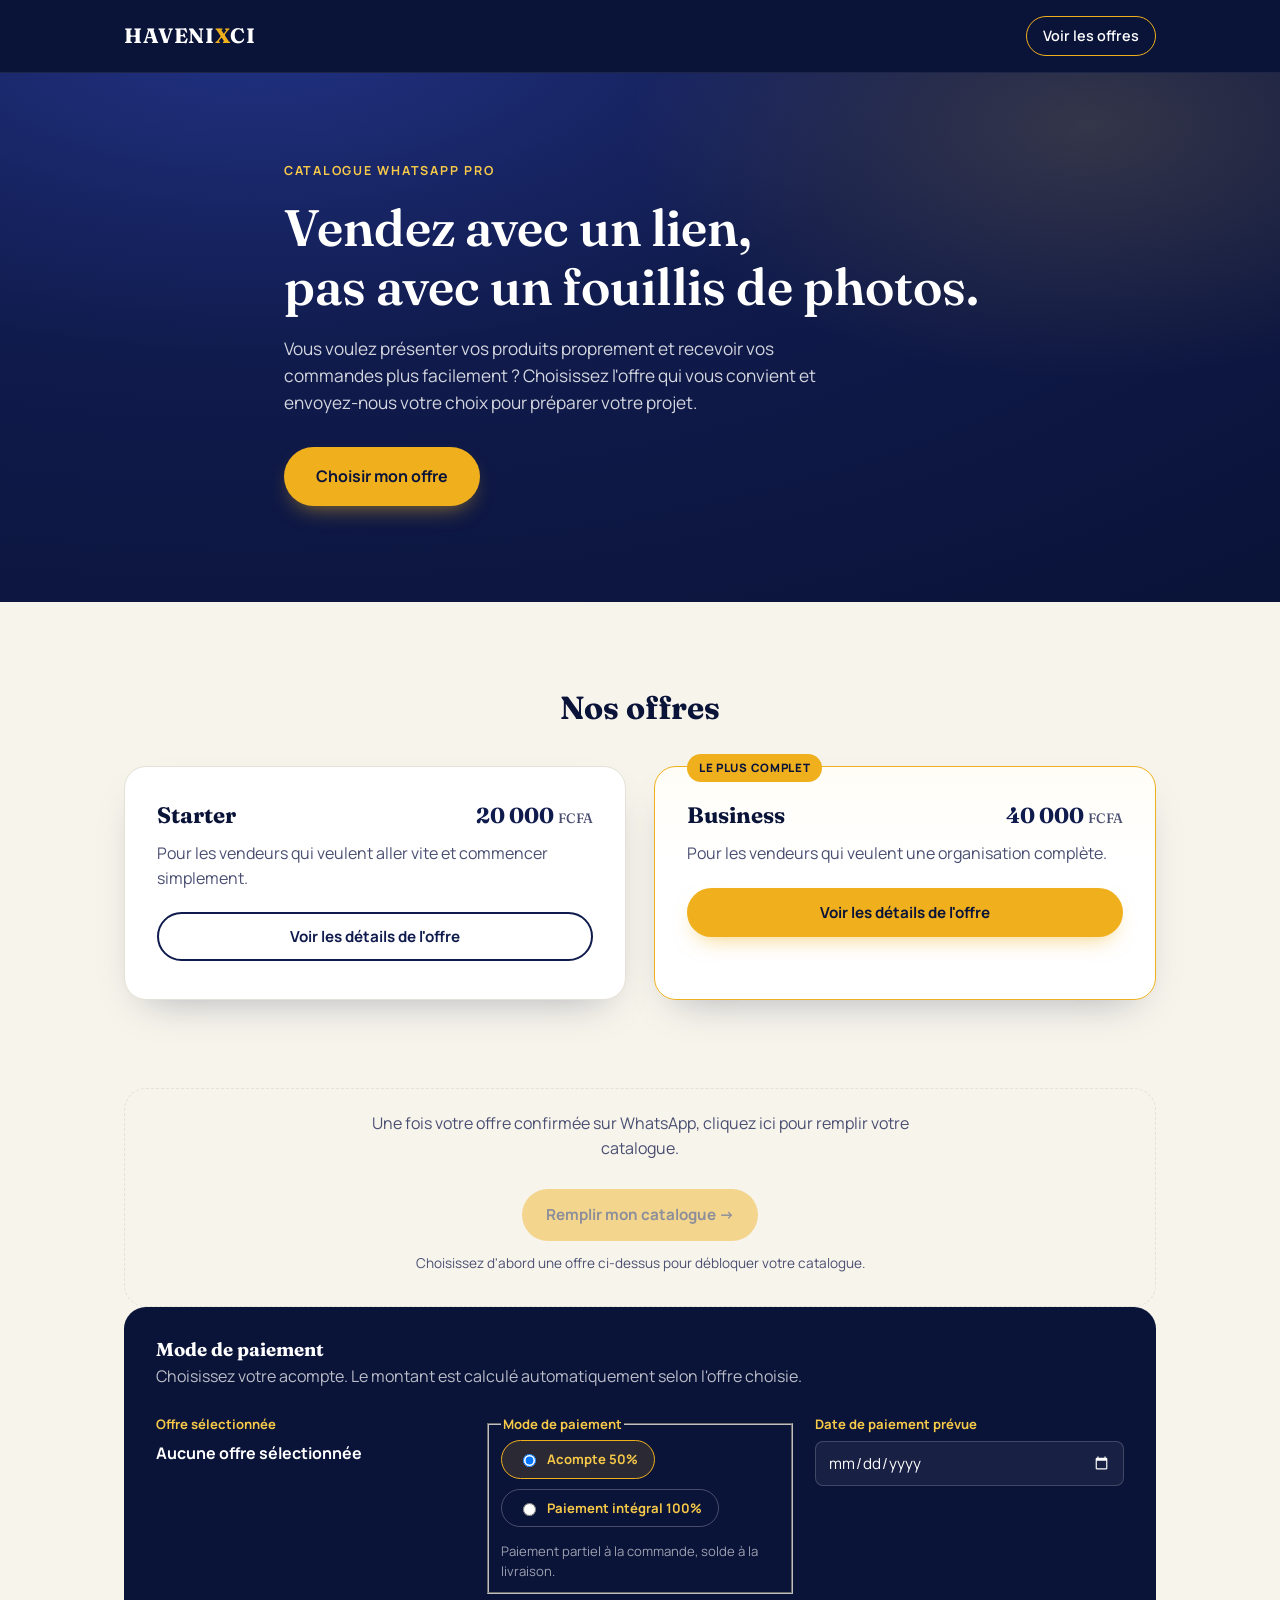
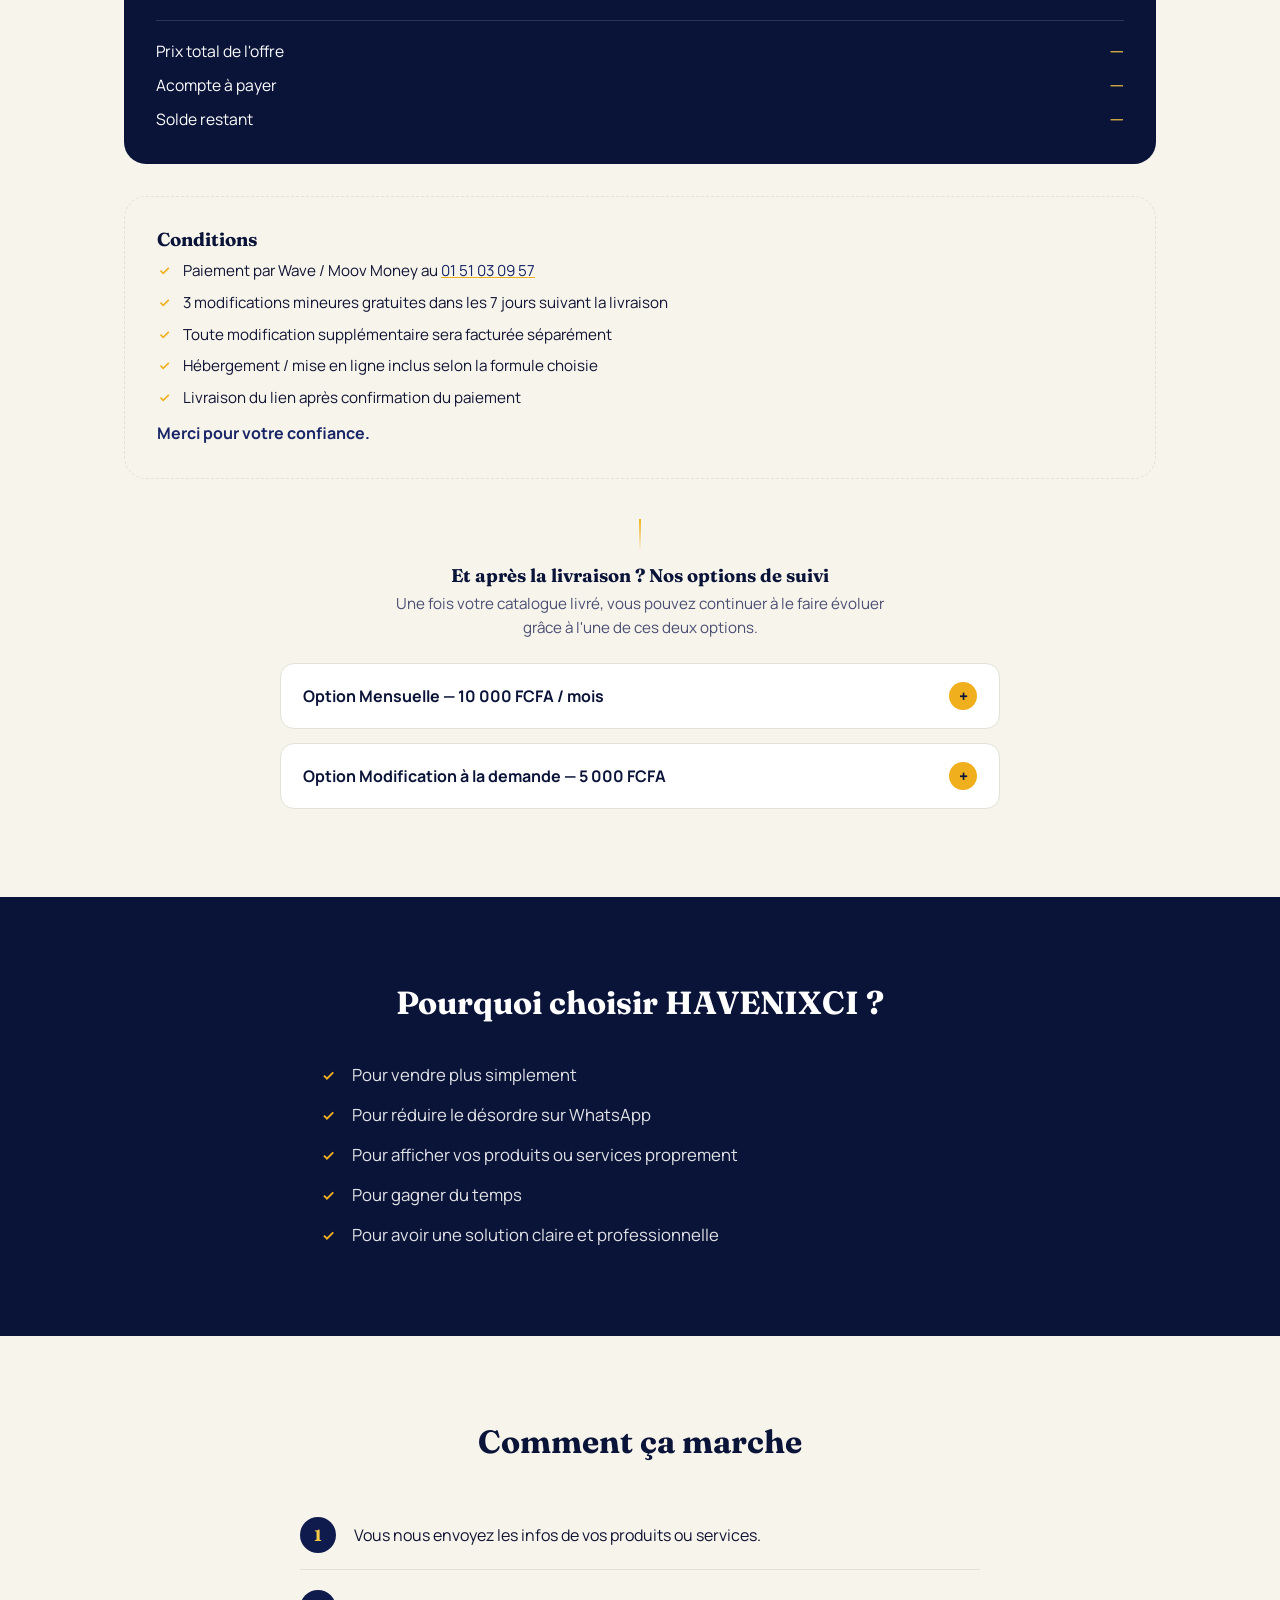
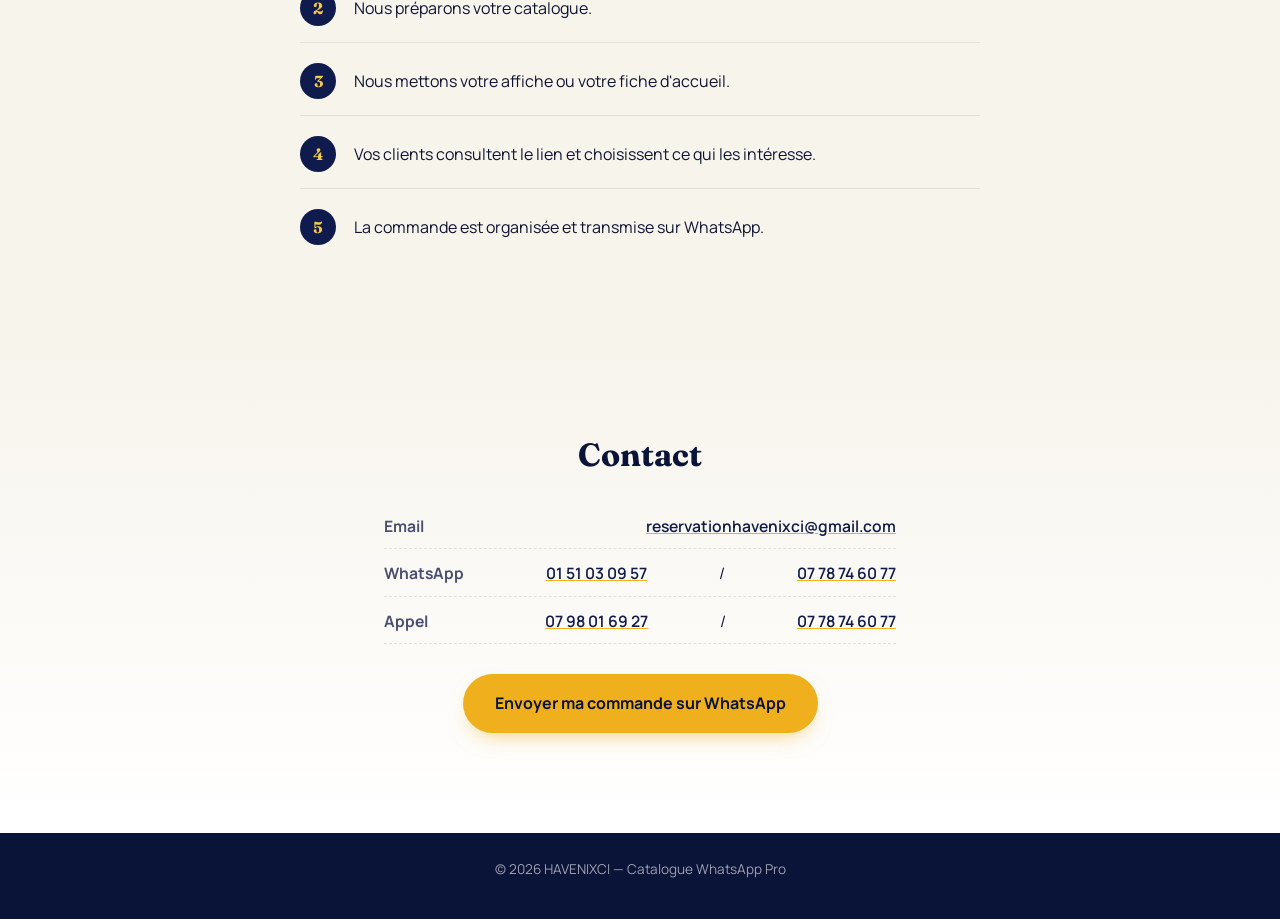
==== index.html @ bec562d8 "Add files via upload" ====
<!DOCTYPE html>
<html lang="fr">
<head>
<meta charset="UTF-8">
<meta name="viewport" content="width=device-width, initial-scale=1.0">
<title>HAVENIXCI — Catalogue WhatsApp Pro</title>
<meta name="description" content="Vendez avec un lien, pas avec un fouillis de photos. Catalogue WhatsApp Pro par HAVENIXCI.">
<link rel="preconnect" href="https://fonts.googleapis.com">
<link rel="preconnect" href="https://fonts.gstatic.com" crossorigin>
<link href="https://fonts.googleapis.com/css2?family=Fraunces:opsz,wght@9..144,500;9..144,600;9..144,700&family=Manrope:wght@400;500;600;700;800&display=swap" rel="stylesheet">
<link rel="stylesheet" href="style.css">
</head>
<body>

<a class="skip-link" href="#offres">Aller aux offres</a>

<!-- HEADER -->
<header class="site-header" id="top">
  <div class="wrap header-inner">
    <a href="#top" class="logo">HAVENI<span>X</span>CI</a>
    <a class="header-cta" href="#offres">Voir les offres</a>
  </div>
</header>

<main>

  <!-- HERO -->
  <section class="hero" id="accueil">
    <div class="wrap hero-inner">
      <p class="eyebrow">Catalogue WhatsApp Pro</p>
      <h1 class="hero-title">Vendez avec un lien,<br>pas avec un fouillis de photos.</h1>
      <p class="hero-text">Vous voulez présenter vos produits proprement et recevoir vos commandes plus facilement ? Choisissez l'offre qui vous convient et envoyez-nous votre choix pour préparer votre projet.</p>
      <a href="#offres" class="btn btn-primary btn-lg">Choisir mon offre</a>
    </div>
  </section>

  <!-- OFFRES -->
  <section class="offers" id="offres">
    <div class="wrap">
      <h2 class="section-title">Nos offres</h2>

      <div class="offer-grid">

        <!-- STARTER -->
        <article class="offer-card reveal" data-offer="starter">
          <div class="offer-head">
            <h3 class="offer-name">Starter</h3>
            <p class="offer-price">20 000 <span>FCFA</span></p>
          </div>
          <p class="offer-tagline">Pour les vendeurs qui veulent aller vite et commencer simplement.</p>

          <button type="button" class="btn btn-outline offer-details-toggle blink-btn" aria-expanded="false" aria-controls="panel-starter">
            Voir les détails de l'offre
          </button>

          <div class="offer-panel" id="panel-starter" hidden>
            <div class="offer-panel-inner">
              <h4>Idéal pour :</h4>
              <ul class="check-list">
                <li>montrer ses produits proprement</li>
                <li>partager un lien clair</li>
                <li>recevoir les messages sur WhatsApp</li>
                <li>avoir une boutique simple et lisible</li>
              </ul>
              <h4>Inclus :</h4>
              <ul class="check-list">
                <li>jusqu'à 20 produits ou services</li>
                <li>catalogue simple</li>
                <li>bouton WhatsApp</li>
                <li>lien partageable</li>
                <li>page d'accueil avec l'affiche ou les informations principales du vendeur</li>
              </ul>

              <button type="button" class="btn btn-primary confirm-offer-btn" data-offer-confirm="starter">
                Je prends cette offre
              </button>

              <!-- Formulaire de commande (caché tant que l'offre n'est pas confirmée) -->
              <div class="order-form-wrapper" id="order-wrapper-starter" hidden>
                <form class="order-form" data-offer-form="starter" novalidate>
                  <div class="field">
                    <label for="starter-nom">Nom *</label>
                    <input type="text" id="starter-nom" name="nom" required autocomplete="name">
                  </div>
                  <div class="field">
                    <label for="starter-boutique">Nom de la boutique *</label>
                    <input type="text" id="starter-boutique" name="boutique" required>
                  </div>
                  <div class="field">
                    <label for="starter-ville">Ville *</label>
                    <input type="text" id="starter-ville" name="ville" required autocomplete="address-level2">
                  </div>
                  <div class="field">
                    <label for="starter-whatsapp">Contact WhatsApp *</label>
                    <input type="tel" id="starter-whatsapp" name="whatsapp" required autocomplete="tel" placeholder="07 00 00 00 00">
                  </div>
                  <div class="field">
                    <label for="starter-infos">Autres informations utiles</label>
                    <textarea id="starter-infos" name="infos" rows="3"></textarea>
                  </div>

                  <div class="save-indicator" aria-live="polite"></div>

                  <a href="https://wa.me/2250151030957?text=Bonjour%2C%20je%20souhaite%20l%27offre%20Starter%20(20%20000%20FCFA).%0A%0AVoici%20mes%20informations%20%3A%0ANom%20%3A%0ANom%20de%20la%20boutique%20%3A%0AVille%20%3A%0AContact%20WhatsApp%20%3A%0AAutres%20informations%20%3A" class="catalogue-link" data-catalogue-target="catalogue-starter" target="_blank" rel="noopener">
                    Envoyer sur WhatsApp →
                  </a>
                </form>
              </div>
            </div>
          </div>
        </article>

        <!-- BUSINESS -->
        <article class="offer-card offer-card--featured reveal" data-offer="business">
          <p class="offer-badge">Le plus complet</p>
          <div class="offer-head">
            <h3 class="offer-name">Business</h3>
            <p class="offer-price">40 000 <span>FCFA</span></p>
          </div>
          <p class="offer-tagline">Pour les vendeurs qui veulent une organisation complète.</p>

          <button type="button" class="btn btn-primary offer-details-toggle blink-btn" aria-expanded="false" aria-controls="panel-business">
            Voir les détails de l'offre
          </button>

          <div class="offer-panel" id="panel-business" hidden>
            <div class="offer-panel-inner">
              <h4>Idéal pour :</h4>
              <ul class="check-list">
                <li>avoir une boutique plus sérieuse</li>
                <li>présenter plus d'articles</li>
                <li>faciliter la commande</li>
                <li>mieux suivre les ventes</li>
                <li>offrir une meilleure expérience au client</li>
              </ul>
              <h4>Inclus :</h4>
              <ul class="check-list">
                <li>jusqu'à 50 produits ou services</li>
                <li>catalogue complet</li>
                <li>panier avec image du produit choisi</li>
                <li>total automatique</li>
                <li>livraison simple</li>
                <li>facture simple</li>
                <li>stock simple</li>
                <li>localisation simple</li>
                <li>bouton WhatsApp</li>
                <li>page d'accueil avec l'affiche ou les informations principales du vendeur</li>
                <li>liens réseaux sociaux (Facebook, TikTok, Instagram)</li>
              </ul>
              <p class="offer-note">Quand le client ajoute un produit au panier, il voit aussi l'image de l'article choisi. Le panier reste simple, visuel et clair, afin de faciliter la commande.</p>

              <button type="button" class="btn btn-primary confirm-offer-btn" data-offer-confirm="business">
                Je prends cette offre
              </button>

              <!-- Formulaire de commande (caché tant que l'offre n'est pas confirmée) -->
              <div class="order-form-wrapper" id="order-wrapper-business" hidden>
                <form class="order-form" data-offer-form="business" novalidate>
                  <div class="field">
                    <label for="business-nom">Nom *</label>
                    <input type="text" id="business-nom" name="nom" required autocomplete="name">
                  </div>
                  <div class="field">
                    <label for="business-boutique">Nom de la boutique *</label>
                    <input type="text" id="business-boutique" name="boutique" required>
                  </div>
                  <div class="field">
                    <label for="business-ville">Ville *</label>
                    <input type="text" id="business-ville" name="ville" required autocomplete="address-level2">
                  </div>
                  <div class="field">
                    <label for="business-whatsapp">Contact WhatsApp *</label>
                    <input type="tel" id="business-whatsapp" name="whatsapp" required autocomplete="tel" placeholder="07 00 00 00 00">
                  </div>
                  <div class="field">
                    <label for="business-infos">Autres informations utiles</label>
                    <textarea id="business-infos" name="infos" rows="3"></textarea>
                  </div>

                  <div class="save-indicator" aria-live="polite"></div>

                  <a href="https://wa.me/2250151030957?text=Bonjour%2C%20je%20souhaite%20l%27offre%20Business%20(40%20000%20FCFA).%0A%0AVoici%20mes%20informations%20%3A%0ANom%20%3A%0ANom%20de%20la%20boutique%20%3A%0AVille%20%3A%0AContact%20WhatsApp%20%3A%0AAutres%20informations%20%3A" class="catalogue-link" data-catalogue-target="catalogue-business" target="_blank" rel="noopener">
                    Envoyer sur WhatsApp →
                  </a>
                </form>
              </div>
            </div>
          </div>
        </article>

      </div>
    </div>
  </section>

  <!-- CATALOGUE -->
  <section class="catalogue" id="catalogue">
    <div class="wrap">

      <div id="catalogue-starter" class="catalogue-block reveal" hidden>
        <h3 class="catalogue-title">Catalogue — Starter</h3>
        <div class="catalogue-products" data-catalogue="starter"></div>
        <button type="button" class="btn btn-outline add-product-btn" data-catalogue-target="starter">+ Ajouter un produit</button>
      </div>

      <div id="catalogue-business" class="catalogue-block reveal" hidden>
        <h3 class="catalogue-title">Catalogue — Business</h3>
        <div class="catalogue-products" data-catalogue="business"></div>
        <button type="button" class="btn btn-outline add-product-btn" data-catalogue-target="business">+ Ajouter un produit</button>
      </div>

      <!-- Modèle d'une ligne produit (cloné en JS) -->
      <template id="product-row-template">
        <div class="product-row">
          <button type="button" class="product-remove" aria-label="Supprimer ce produit">&times;</button>
          <div class="field">
            <label>Nom du produit</label>
            <input type="text" class="p-name" placeholder="Ex : Robe wax">
          </div>
          <div class="field">
            <label>Description</label>
            <input type="text" class="p-desc" placeholder="Courte description">
          </div>
          <div class="field field--sm">
            <label>Prix (FCFA)</label>
            <input type="number" min="0" class="p-price" placeholder="0">
          </div>
          <div class="field">
            <label>Image (lien URL)</label>
            <input type="url" class="p-image" placeholder="https://...">
          </div>
        </div>
      </template>

      <!-- ACCÈS AU CATALOGUE (après confirmation par WhatsApp) -->
      <div class="catalogue-access-block" id="acces-catalogue">
        <p class="section-lead">Une fois votre offre confirmée sur WhatsApp, cliquez ici pour remplir votre catalogue.</p>
        <a href="#offres" class="btn btn-primary catalogue-access-btn" id="remplir-catalogue-btn" aria-disabled="true">
          Remplir mon catalogue →
        </a>
        <p class="catalogue-access-hint" data-catalogue-hint hidden>Choisissez d'abord une offre ci-dessus pour débloquer votre catalogue.</p>
      </div>

      <!-- PAIEMENT -->
      <div class="payment-block reveal" id="paiement">
        <h3>Mode de paiement</h3>
        <p class="section-lead">Choisissez votre acompte. Le montant est calculé automatiquement selon l'offre choisie.</p>

        <div class="payment-grid">
          <div class="field">
            <span class="field-label-static">Offre sélectionnée</span>
            <p class="payment-offer-name" data-payment="offer-name">Aucune offre sélectionnée</p>
          </div>

          <fieldset class="field">
            <legend>Mode de paiement</legend>
            <div class="radio-row">
              <label class="radio-pill"><input type="radio" name="acompte" value="50" checked> Acompte 50%</label>
              <label class="radio-pill"><input type="radio" name="acompte" value="100"> Paiement intégral 100%</label>
            </div>
            <p class="field-hint" data-payment="acompte-hint">Paiement partiel à la commande, solde à la livraison.</p>
          </fieldset>

          <div class="field">
            <label for="date-paiement">Date de paiement prévue</label>
            <input type="date" id="date-paiement" name="date-paiement">
          </div>
        </div>

        <div class="payment-summary" aria-live="polite">
          <div class="payment-line">
            <span>Prix total de l'offre</span>
            <strong data-payment="total">—</strong>
          </div>
          <div class="payment-line">
            <span data-payment="acompte-label">Acompte à payer</span>
            <strong data-payment="acompte">—</strong>
          </div>
          <div class="payment-line">
            <span>Solde restant</span>
            <strong data-payment="solde">—</strong>
          </div>
        </div>
      </div>

      <!-- CONDITIONS -->
      <div class="conditions-block reveal">
        <h3>Conditions</h3>
        <ul class="check-list">
          <li>Paiement par Wave / Moov Money au <a href="tel:+2250151030957">01 51 03 09 57</a></li>
          <li>3 modifications mineures gratuites dans les 7 jours suivant la livraison</li>
          <li>Toute modification supplémentaire sera facturée séparément</li>
          <li>Hébergement / mise en ligne inclus selon la formule choisie</li>
          <li>Livraison du lien après confirmation du paiement</li>
        </ul>
        <p class="conditions-thanks">Merci pour votre confiance.</p>
      </div>

      <!-- OPTIONS DE SUIVI (rattachées aux conditions ci-dessus) -->
      <div class="followup" id="suivi">
        <div class="followup-connector" aria-hidden="true"></div>
        <h3 class="followup-heading">Et après la livraison ? Nos options de suivi</h3>
        <p class="followup-intro">Une fois votre catalogue livré, vous pouvez continuer à le faire évoluer grâce à l'une de ces deux options.</p>

        <div class="followup-list">

          <div class="followup-item reveal">
            <button type="button" class="followup-toggle" aria-expanded="false" aria-controls="followup-mensuel">
              <span>Option Mensuelle — 10 000 FCFA / mois</span>
              <span class="followup-icon" aria-hidden="true">+</span>
            </button>
            <div class="followup-panel" id="followup-mensuel" hidden>
              <p class="followup-lead">Pour les clients qui veulent un suivi régulier.</p>
              <h4>Essentiel :</h4>
              <ul class="check-list">
                <li>petites modifications mensuelles</li>
                <li>changement d'images ou de textes</li>
                <li>mise à jour de prix</li>
                <li>ajustements simples du catalogue</li>
                <li>jusqu'à 2 petites modifications par mois</li>
              </ul>
              <p class="followup-note"><strong>Note :</strong> cette formule couvre seulement des changements simples et limités. Si le client demande plus de 2 modifications dans le mois, ou si les changements sont plus grands que prévu, le prix peut être revu.</p>
            </div>
          </div>

          <div class="followup-item reveal">
            <button type="button" class="followup-toggle" aria-expanded="false" aria-controls="followup-demande">
              <span>Option Modification à la demande — 5 000 FCFA</span>
              <span class="followup-icon" aria-hidden="true">+</span>
            </button>
            <div class="followup-panel" id="followup-demande" hidden>
              <p class="followup-lead">Pour les clients qui veulent seulement une intervention ponctuelle.</p>
              <h4>Essentiel :</h4>
              <ul class="check-list">
                <li>correction ou changement simple</li>
                <li>ajout ou remplacement de texte</li>
                <li>mise à jour d'image</li>
                <li>petits ajustements du catalogue</li>
              </ul>
              <p class="followup-note"><strong>Note :</strong> cette formule couvre une seule petite modification simple. Si la demande est plus importante, touche plusieurs éléments, ou dépasse le cadre prévu, un nouveau tarif peut être appliqué.</p>
            </div>
          </div>

        </div>
      </div>

    </div>
  </section>

  <!-- POURQUOI NOUS CHOISIR -->
  <section class="why" id="pourquoi">
    <div class="wrap">
      <h2 class="section-title">Pourquoi choisir HAVENIXCI ?</h2>
      <ul class="why-list reveal">
        <li>Pour vendre plus simplement</li>
        <li>Pour réduire le désordre sur WhatsApp</li>
        <li>Pour afficher vos produits ou services proprement</li>
        <li>Pour gagner du temps</li>
        <li>Pour avoir une solution claire et professionnelle</li>
      </ul>
    </div>
  </section>

  <!-- COMMENT ÇA MARCHE -->
  <section class="steps" id="comment">
    <div class="wrap">
      <h2 class="section-title">Comment ça marche</h2>
      <ol class="steps-list">
        <li class="step reveal">
          <span class="step-num">1</span>
          <p>Vous nous envoyez les infos de vos produits ou services.</p>
        </li>
        <li class="step reveal">
          <span class="step-num">2</span>
          <p>Nous préparons votre catalogue.</p>
        </li>
        <li class="step reveal">
          <span class="step-num">3</span>
          <p>Nous mettons votre affiche ou votre fiche d'accueil.</p>
        </li>
        <li class="step reveal">
          <span class="step-num">4</span>
          <p>Vos clients consultent le lien et choisissent ce qui les intéresse.</p>
        </li>
        <li class="step reveal">
          <span class="step-num">5</span>
          <p>La commande est organisée et transmise sur WhatsApp.</p>
        </li>
      </ol>
    </div>
  </section>

  <!-- CONTACT -->
  <section class="contact" id="contact">
    <div class="wrap contact-inner reveal">
      <h2 class="section-title">Contact</h2>
      <ul class="contact-list">
        <li><span>Email</span><a href="mailto:reservationhavenixci@gmail.com">reservationhavenixci@gmail.com</a></li>
        <li><span>WhatsApp</span><a href="https://wa.me/2250151030957">01 51 03 09 57</a> / <a href="https://wa.me/2250778746077">07 78 74 60 77</a></li>
        <li><span>Appel</span><a href="tel:+2250798016927">07 98 01 69 27</a> / <a href="tel:+2250778746077">07 78 74 60 77</a></li>
      </ul>

      <a href="#offres" class="btn btn-primary btn-lg">Envoyer ma commande sur WhatsApp</a>
    </div>
  </section>

</main>

<footer class="site-footer">
  <div class="wrap">
    <p>&copy; <span id="year"></span> HAVENIXCI — Catalogue WhatsApp Pro</p>
  </div>
</footer>

<script src="script.js"></script>
</body>
</html>
---- style.css ----
/* =========================================================
   HAVENIXCI — Catalogue WhatsApp Pro
   Palette dérivée du logo : marine profond + or (check) + blanc
   ========================================================= */

:root {
  /* Couleurs de marque */
  --navy-950: #0A1338;
  --navy-900: #101B4D;
  --navy-800: #182566;
  --navy-700: #223284;
  --navy-600: #2E3FA3;

  --gold-400: #F7C948;
  --gold-500: #F0B01E;
  --gold-600: #D2930C;

  --cream: #F7F4EC;
  --paper: #FFFFFF;
  --ink: #101433;
  --ink-soft: #4A4F72;
  --line: #E4E1D6;

  /* Sémantique */
  --bg: var(--cream);
  --bg-dark: var(--navy-900);
  --accent: var(--gold-500);
  --accent-hover: var(--gold-600);

  /* Typo */
  --font-display: "Fraunces", Georgia, serif;
  --font-body: "Manrope", -apple-system, BlinkMacSystemFont, "Segoe UI", sans-serif;

  /* Rythme */
  --radius-sm: 8px;
  --radius-md: 14px;
  --radius-lg: 22px;
  --shadow-card: 0 18px 40px -22px rgba(10, 19, 56, 0.35);
  --shadow-card-hover: 0 26px 50px -20px rgba(10, 19, 56, 0.45);

  /* Rythme des animations */
  --ease-smooth: cubic-bezier(0.22, 1, 0.36, 1);
  --ease-out-soft: cubic-bezier(0.16, 1, 0.3, 1);
}

* { box-sizing: border-box; }
html { scroll-behavior: smooth; }
html, body { max-width: 100%; overflow-x: hidden; }

/* ---------- Apparition douce réutilisable ---------- */
@keyframes fadeSlideIn {
  from { opacity: 0; transform: translateY(10px); }
  to   { opacity: 1; transform: translateY(0); }
}
@keyframes fadeIn {
  from { opacity: 0; }
  to   { opacity: 1; }
}
@keyframes popIn {
  from { opacity: 0; transform: scale(.96); }
  to   { opacity: 1; transform: scale(1); }
}
@media (prefers-reduced-motion: reduce) {
  * { animation-duration: 0.001ms !important; animation-iteration-count: 1 !important; transition-duration: 0.001ms !important; }
}

/* ---------- Apparition au défilement (déclenchée en JS) ---------- */
.reveal {
  opacity: 0;
  transform: translateY(18px);
  transition: opacity 0.7s var(--ease-out-soft), transform 0.7s var(--ease-out-soft);
}
.reveal.is-visible {
  opacity: 1;
  transform: translateY(0);
}
/* Effet cascade pour les listes d'étapes et de cartes de suivi */
.steps-list .reveal:nth-child(1) { transition-delay: 0s; }
.steps-list .reveal:nth-child(2) { transition-delay: 0.06s; }
.steps-list .reveal:nth-child(3) { transition-delay: 0.12s; }
.steps-list .reveal:nth-child(4) { transition-delay: 0.18s; }
.steps-list .reveal:nth-child(5) { transition-delay: 0.24s; }
.followup-list .reveal:nth-child(2) { transition-delay: 0.1s; }
.offer-grid .reveal:nth-child(2) { transition-delay: 0.1s; }
@media (prefers-reduced-motion: reduce) {
  .reveal { opacity: 1; transform: none; transition: none; }
}

body {
  margin: 0;
  background: var(--bg);
  color: var(--ink);
  font-family: var(--font-body);
  line-height: 1.55;
  -webkit-font-smoothing: antialiased;
}

h1, h2, h3, h4 {
  font-family: var(--font-display);
  color: var(--navy-950);
  margin: 0 0 0.5em;
  line-height: 1.15;
}

p { margin: 0 0 1em; }

a {
  color: var(--navy-800);
  text-decoration-color: var(--gold-500);
}

.wrap {
  max-width: 1080px;
  margin: 0 auto;
  padding: 0 24px;
}

.skip-link {
  position: absolute;
  left: -999px;
  top: auto;
  background: var(--navy-900);
  color: #fff;
  padding: 10px 16px;
  border-radius: var(--radius-sm);
  z-index: 999;
}
.skip-link:focus {
  left: 16px;
  top: 16px;
}

:focus-visible {
  outline: 3px solid var(--gold-500);
  outline-offset: 2px;
}

/* ---------- Boutons ---------- */
.btn {
  position: relative;
  display: inline-flex;
  align-items: center;
  justify-content: center;
  gap: 8px;
  font-family: var(--font-body);
  font-weight: 700;
  font-size: 0.95rem;
  padding: 12px 22px;
  border-radius: 999px;
  border: 2px solid transparent;
  cursor: pointer;
  text-decoration: none;
  overflow: hidden;
  transition: transform 0.2s var(--ease-smooth), box-shadow 0.2s var(--ease-smooth), background 0.2s ease, color 0.2s ease;
}
.btn:hover { transform: translateY(-2px); }
.btn:active { transform: translateY(0) scale(0.98); }

.btn::after {
  content: "";
  position: absolute;
  top: 0; left: -60%;
  width: 40%; height: 100%;
  background: linear-gradient(120deg, transparent, rgba(255,255,255,0.45), transparent);
  transform: skewX(-20deg);
  transition: left 0.55s var(--ease-smooth);
  pointer-events: none;
}
.btn:hover::after { left: 130%; }

.btn-primary {
  background: var(--gold-500);
  color: var(--navy-950);
  box-shadow: 0 10px 22px -10px rgba(240, 176, 30, 0.65);
}
.btn-primary:hover {
  background: var(--accent-hover);
  box-shadow: 0 14px 28px -10px rgba(240, 176, 30, 0.8);
}

.btn-outline {
  background: transparent;
  border-color: var(--navy-900);
  color: var(--navy-900);
}
.btn-outline:hover { background: var(--navy-900); color: #fff; }

.btn-lg { padding: 15px 30px; font-size: 1rem; }

/* ---------- Header ---------- */
.site-header {
  position: sticky;
  top: 0;
  z-index: 50;
  background: var(--navy-950);
  border-bottom: 1px solid rgba(255, 255, 255, 0.08);
}
.header-inner {
  display: flex;
  align-items: center;
  justify-content: space-between;
  padding: 16px 24px;
}
.logo {
  font-family: var(--font-display);
  font-weight: 700;
  font-size: 1.3rem;
  letter-spacing: 0.03em;
  color: #fff;
  text-decoration: none;
}
.logo span { color: var(--gold-500); }
.header-cta {
  color: #fff;
  font-weight: 600;
  font-size: 0.9rem;
  text-decoration: none;
  border: 1.5px solid var(--gold-500);
  padding: 8px 16px;
  border-radius: 999px;
  transition: background 0.25s ease, color 0.25s ease, transform 0.2s ease;
}
.header-cta:hover { background: var(--gold-500); color: var(--navy-950); transform: translateY(-1px); }

/* ---------- Hero ---------- */
.hero {
  position: relative;
  overflow: hidden;
  background: radial-gradient(120% 140% at 20% -10%, var(--navy-700) 0%, var(--navy-900) 45%, var(--navy-950) 100%);
  color: #fff;
  padding: 84px 0 96px;
}
.hero::before {
  content: "";
  position: absolute;
  inset: 0;
  background: radial-gradient(60% 80% at 85% 10%, rgba(247, 201, 72, 0.16) 0%, transparent 60%);
  animation: heroGlow 8s ease-in-out infinite;
  pointer-events: none;
}
@keyframes heroGlow {
  0%, 100% { opacity: 0.6; transform: translateX(0); }
  50% { opacity: 1; transform: translateX(-18px); }
}
.hero-inner { max-width: 760px; position: relative; }
.eyebrow {
  display: inline-block;
  color: var(--gold-400);
  font-weight: 700;
  letter-spacing: 0.14em;
  text-transform: uppercase;
  font-size: 0.78rem;
  margin-bottom: 18px;
  animation: fadeSlideIn 0.6s var(--ease-out-soft) both;
}
.hero-title {
  color: #fff;
  font-size: clamp(2.1rem, 4.4vw, 3.2rem);
  font-weight: 600;
  margin-bottom: 20px;
  animation: fadeSlideIn 0.7s var(--ease-out-soft) 0.08s both;
}
.hero-text {
  color: rgba(255, 255, 255, 0.82);
  font-size: 1.08rem;
  max-width: 560px;
  margin-bottom: 30px;
  animation: fadeSlideIn 0.7s var(--ease-out-soft) 0.16s both;
}
.hero-inner > .btn {
  animation: fadeSlideIn 0.7s var(--ease-out-soft) 0.24s both;
}

/* ---------- Section titres ---------- */
.section-title {
  font-size: clamp(1.5rem, 2.6vw, 2rem);
  text-align: center;
  margin-bottom: 40px;
}
.section-lead {
  text-align: center;
  color: var(--ink-soft);
  max-width: 560px;
  margin: -10px auto 28px;
}

/* ---------- Offres ---------- */
.offers { padding: 88px 0; }
.offer-grid {
  display: grid;
  grid-template-columns: repeat(auto-fit, minmax(300px, 1fr));
  gap: 28px;
}
.offer-card {
  position: relative;
  background: var(--paper);
  border: 1px solid var(--line);
  border-radius: var(--radius-lg);
  padding: 32px;
  box-shadow: var(--shadow-card);
  transition: transform 0.35s var(--ease-smooth), box-shadow 0.35s var(--ease-smooth), border-color 0.35s ease;
}
.offer-card:hover {
  transform: translateY(-6px);
  box-shadow: var(--shadow-card-hover);
  border-color: var(--gold-500);
}
.offer-card--featured {
  border-color: var(--gold-500);
  background: linear-gradient(180deg, #fffdf6 0%, var(--paper) 40%);
}
.offer-badge {
  animation: popIn 0.5s var(--ease-out-soft) 0.2s both;
}
.offer-badge {
  position: absolute;
  top: -13px;
  left: 32px;
  background: var(--gold-500);
  color: var(--navy-950);
  font-size: 0.72rem;
  font-weight: 800;
  letter-spacing: 0.06em;
  text-transform: uppercase;
  padding: 5px 12px;
  border-radius: 999px;
}
.offer-head {
  display: flex;
  align-items: baseline;
  justify-content: space-between;
  margin-bottom: 8px;
}
.offer-name { font-size: 1.4rem; margin: 0; }
.offer-price {
  font-family: var(--font-display);
  font-weight: 700;
  font-size: 1.35rem;
  color: var(--navy-900);
  margin: 0;
}
.offer-price span { font-size: 0.85rem; color: var(--ink-soft); font-weight: 500; }
.offer-tagline { color: var(--ink-soft); margin-bottom: 22px; }

.offer-details-toggle { width: 100%; margin-bottom: 6px; }

.offer-panel:not([hidden]) { animation: fadeSlideIn 0.4s var(--ease-out-soft) both; }
.offer-panel-inner { padding-top: 20px; border-top: 1px dashed var(--line); margin-top: 20px; }
.offer-panel-inner h4 { animation: fadeIn 0.5s ease both; }
.offer-panel h4 {
  font-family: var(--font-body);
  font-size: 0.8rem;
  text-transform: uppercase;
  letter-spacing: 0.08em;
  color: var(--navy-700);
  margin-top: 20px;
}
.offer-note {
  background: var(--cream);
  border-left: 3px solid var(--gold-500);
  padding: 12px 14px;
  border-radius: var(--radius-sm);
  font-size: 0.92rem;
  color: var(--ink-soft);
}

.check-list { list-style: none; margin: 0 0 8px; padding: 0; display: grid; gap: 8px; }
.check-list li {
  position: relative;
  padding-left: 26px;
  font-size: 0.95rem;
  animation: fadeSlideIn 0.4s var(--ease-out-soft) both;
}
.check-list li:nth-child(1) { animation-delay: 0.02s; }
.check-list li:nth-child(2) { animation-delay: 0.06s; }
.check-list li:nth-child(3) { animation-delay: 0.1s; }
.check-list li:nth-child(4) { animation-delay: 0.14s; }
.check-list li:nth-child(5) { animation-delay: 0.18s; }
.check-list li:nth-child(6) { animation-delay: 0.22s; }
.check-list li:nth-child(n+7) { animation-delay: 0.24s; }
.check-list li::before {
  content: "";
  position: absolute;
  left: 0;
  top: 4px;
  width: 16px;
  height: 16px;
  border-radius: 4px;
  background: var(--gold-500);
  -webkit-mask: url("data:image/svg+xml,%3Csvg xmlns='http://www.w3.org/2000/svg' viewBox='0 0 16 16'%3E%3Cpath fill='black' d='M6.2 11.6 2.9 8.3l1.2-1.2 2.1 2.1 5-5 1.2 1.2z'/%3E%3C/svg%3E") center / contain no-repeat;
  mask: url("data:image/svg+xml,%3Csvg xmlns='http://www.w3.org/2000/svg' viewBox='0 0 16 16'%3E%3Cpath fill='black' d='M6.2 11.6 2.9 8.3l1.2-1.2 2.1 2.1 5-5 1.2 1.2z'/%3E%3C/svg%3E") center / contain no-repeat;
}

/* ---------- Boutons clignotants ---------- */
.blink-btn {
  animation: havenix-pulse 1.8s ease-in-out infinite;
}
@keyframes havenix-pulse {
  0%, 100% { box-shadow: 0 0 0 0 rgba(240, 176, 30, 0.55); transform: scale(1); }
  50% { box-shadow: 0 0 0 9px rgba(240, 176, 30, 0); transform: scale(1.015); }
}
.blink-btn:hover,
.blink-btn:focus-visible {
  animation-play-state: paused;
  opacity: 1;
  transform: none;
}
@media (prefers-reduced-motion: reduce) {
  .blink-btn { animation: none; }
}

.confirm-offer-btn { display: inline-block; margin: 22px 0 0; }

/* ---------- Formulaires ---------- */
.order-form-wrapper:not([hidden]) { animation: fadeSlideIn 0.45s var(--ease-out-soft) both; }
.order-form-wrapper { margin-top: 26px; }
.order-form {
  display: grid;
  gap: 16px;
  background: var(--cream);
  border-radius: var(--radius-md);
  padding: 22px;
}
.field { display: flex; flex-direction: column; gap: 6px; }
.field label,
.field-label-static,
legend {
  font-size: 0.82rem;
  font-weight: 700;
  color: var(--navy-800);
}
.field input,
.field textarea {
  font-family: var(--font-body);
  font-size: 0.95rem;
  padding: 10px 12px;
  border: 1.5px solid var(--line);
  border-radius: var(--radius-sm);
  background: var(--paper);
  color: var(--ink);
  transition: border-color 0.2s ease, box-shadow 0.2s ease, transform 0.15s ease;
}
.field input:focus,
.field textarea:focus {
  border-color: var(--gold-500);
  box-shadow: 0 0 0 4px rgba(240, 176, 30, 0.16);
  outline: none;
}
.field--sm { max-width: 200px; }

.save-indicator {
  min-height: 18px;
  font-size: 0.82rem;
  color: var(--navy-700);
  font-weight: 600;
  transition: opacity 0.25s ease;
}
.save-indicator.is-visible::before { content: "✓ "; color: var(--gold-600); }
.save-indicator:empty { opacity: 0; }
.save-indicator:not(:empty) { animation: fadeIn 0.3s ease both; }

.catalogue-link {
  display: inline-flex;
  align-items: center;
  gap: 6px;
  background: none;
  border: none;
  padding: 0;
  margin-top: 4px;
  color: var(--navy-900);
  text-decoration: underline;
  text-decoration-color: var(--gold-500);
  text-underline-offset: 3px;
  font: inherit;
  font-weight: 700;
  cursor: pointer;
}
.catalogue-link:hover { opacity: .75; }

/* ---------- Catalogue produits ---------- */
.catalogue { padding: 0 0 88px; }
.catalogue-block {
  background: var(--paper);
  border: 1px solid var(--line);
  border-radius: var(--radius-lg);
  padding: 32px;
  margin-bottom: 32px;
  box-shadow: var(--shadow-card);
  transition: box-shadow 0.35s var(--ease-smooth);
}
.catalogue-block:hover { box-shadow: var(--shadow-card-hover); }
.catalogue-title { font-size: 1.2rem; margin-bottom: 20px; }
.catalogue-products { display: grid; gap: 18px; margin-bottom: 18px; }
.product-row {
  position: relative;
  display: grid;
  grid-template-columns: repeat(auto-fit, minmax(160px, 1fr));
  gap: 14px;
  background: var(--cream);
  border-radius: var(--radius-md);
  padding: 20px;
  padding-right: 44px;
  animation: fadeSlideIn 0.4s var(--ease-out-soft) both;
  transition: box-shadow 0.25s ease, transform 0.25s ease;
}
.product-row:hover { box-shadow: 0 10px 24px -16px rgba(10, 19, 56, 0.35); transform: translateY(-2px); }
.product-remove {
  position: absolute;
  top: 10px;
  right: 10px;
  width: 28px;
  height: 28px;
  border-radius: 50%;
  border: none;
  background: var(--navy-900);
  color: #fff;
  font-size: 1.05rem;
  line-height: 1;
  cursor: pointer;
  transition: background 0.2s ease, transform 0.2s ease;
}
.product-remove:hover { background: var(--gold-600); transform: rotate(90deg); }
.add-product-btn { width: 100%; }

/* ---------- Accès au catalogue ---------- */
.catalogue-access-block {
  text-align: center;
  padding: 32px;
  border: 1.5px dashed var(--line);
  border-radius: var(--radius-lg);
}
.catalogue-access-btn { transition: opacity 0.2s ease, transform 0.2s var(--ease-smooth), box-shadow 0.2s var(--ease-smooth); }
.catalogue-access-btn[aria-disabled="true"] {
  opacity: 0.45;
  pointer-events: none;
  box-shadow: none;
  transform: none;
}
.catalogue-access-hint {
  margin: 12px 0 0;
  font-size: 0.85rem;
  color: var(--ink-soft);
}

/* ---------- Paiement ---------- */
.payment-block {
  background: var(--navy-950);
  color: #fff;
  border-radius: var(--radius-lg);
  padding: 32px;
  margin-bottom: 32px;
}
.payment-block h3 { color: #fff; }
.payment-block .section-lead { color: rgba(255,255,255,0.72); margin: -6px 0 26px; text-align: left; max-width: none; }
.payment-grid {
  display: grid;
  grid-template-columns: repeat(auto-fit, minmax(200px, 1fr));
  gap: 20px;
  margin-bottom: 26px;
}
.payment-block .field label,
.payment-block .field-label-static,
.payment-block legend {
  color: var(--gold-400);
}
.payment-offer-name { font-weight: 700; margin: 0; }
.payment-block input {
  background: rgba(255,255,255,0.06);
  border: 1.5px solid rgba(255,255,255,0.18);
  color: #fff;
  border-radius: var(--radius-sm);
  padding: 10px 12px;
}
.payment-block input[type="date"] { color-scheme: dark; }

.radio-row { display: flex; flex-wrap: wrap; gap: 10px; }
.radio-pill {
  display: inline-flex;
  align-items: center;
  gap: 8px;
  border: 1.5px solid rgba(255,255,255,0.25);
  border-radius: 999px;
  padding: 8px 16px;
  font-size: 0.9rem;
  font-weight: 600;
  cursor: pointer;
  color: #fff;
  transition: border-color 0.25s ease, background 0.25s ease, transform 0.15s ease;
}
.radio-pill:hover { transform: translateY(-1px); }
.radio-pill:has(input:checked) {
  border-color: var(--gold-500);
  background: rgba(240, 176, 30, 0.14);
}
.field-hint { font-size: 0.82rem; color: rgba(255,255,255,0.6); margin: 8px 0 0; transition: opacity 0.2s ease; }

.payment-summary {
  border-top: 1px solid rgba(255,255,255,0.14);
  padding-top: 18px;
  display: grid;
  gap: 10px;
}
.payment-line {
  display: flex;
  justify-content: space-between;
  font-size: 0.98rem;
}
.payment-line strong {
  color: var(--gold-400);
  font-family: var(--font-display);
  transition: color 0.2s ease, transform 0.2s ease;
  display: inline-block;
}

/* ---------- Conditions ---------- */
.conditions-block {
  background: var(--cream);
  border-radius: var(--radius-lg);
  padding: 32px;
  border: 1px dashed var(--line);
}
.conditions-thanks { margin: 12px 0 0; font-weight: 700; color: var(--navy-800); }

/* ---------- Suivi (rattaché visuellement aux conditions) ---------- */
.followup { margin-top: 40px; position: relative; }
.followup-connector {
  width: 2px;
  height: 32px;
  margin: 0 auto;
  background: linear-gradient(180deg, var(--gold-500), transparent);
}
.followup-heading {
  text-align: center;
  font-size: 1.15rem;
  margin: 14px 0 6px;
}
.followup-intro {
  text-align: center;
  color: var(--ink-soft);
  max-width: 520px;
  margin: 0 auto 24px;
  font-size: 0.95rem;
}
.followup-list { display: grid; gap: 14px; max-width: 720px; margin: 0 auto; }
.followup-item {
  background: var(--paper);
  border: 1px solid var(--line);
  border-radius: var(--radius-md);
  overflow: hidden;
  transition: box-shadow 0.3s var(--ease-smooth), border-color 0.3s ease;
}
.followup-item:hover { box-shadow: var(--shadow-card); border-color: var(--gold-500); }
.followup-panel:not([hidden]) { animation: fadeSlideIn 0.35s var(--ease-out-soft) both; }
.followup-toggle {
  width: 100%;
  display: flex;
  align-items: center;
  justify-content: space-between;
  gap: 12px;
  background: none;
  border: none;
  cursor: pointer;
  padding: 18px 22px;
  font-family: var(--font-body);
  font-weight: 700;
  font-size: 1rem;
  color: var(--navy-950);
  text-align: left;
}
.followup-icon {
  flex: none;
  width: 28px;
  height: 28px;
  display: inline-flex;
  align-items: center;
  justify-content: center;
  border-radius: 50%;
  background: var(--gold-500);
  color: var(--navy-950);
  font-weight: 800;
  transition: transform 0.2s ease;
}
.followup-toggle[aria-expanded="true"] .followup-icon { transform: rotate(45deg); }
.followup-panel { padding: 0 22px 22px; }
.followup-lead { color: var(--ink-soft); }
.followup-panel h4 {
  font-family: var(--font-body);
  font-size: 0.8rem;
  text-transform: uppercase;
  letter-spacing: 0.08em;
  color: var(--navy-700);
}
.followup-note {
  background: var(--cream);
  border-left: 3px solid var(--gold-500);
  padding: 12px 14px;
  border-radius: var(--radius-sm);
  font-size: 0.9rem;
  color: var(--ink-soft);
  margin-top: 12px;
}

/* ---------- Pourquoi nous choisir ---------- */
.why { background: var(--navy-950); padding: 88px 0; }
.why .section-title { color: #fff; }
.why-list {
  list-style: none;
  margin: 0 auto;
  padding: 0;
  max-width: 640px;
  display: grid;
  gap: 14px;
}
.why-list li {
  position: relative;
  padding-left: 32px;
  color: rgba(255,255,255,0.88);
  font-size: 1.05rem;
  transition: transform 0.25s var(--ease-smooth), color 0.25s ease;
}
.why-list li:hover { transform: translateX(6px); color: #fff; }
.why-list li::before {
  content: "";
  position: absolute;
  left: 0;
  top: 5px;
  width: 18px;
  height: 18px;
  border-radius: 5px;
  background: var(--gold-500);
  -webkit-mask: url("data:image/svg+xml,%3Csvg xmlns='http://www.w3.org/2000/svg' viewBox='0 0 16 16'%3E%3Cpath fill='black' d='M6.2 11.6 2.9 8.3l1.2-1.2 2.1 2.1 5-5 1.2 1.2z'/%3E%3C/svg%3E") center / contain no-repeat;
  mask: url("data:image/svg+xml,%3Csvg xmlns='http://www.w3.org/2000/svg' viewBox='0 0 16 16'%3E%3Cpath fill='black' d='M6.2 11.6 2.9 8.3l1.2-1.2 2.1 2.1 5-5 1.2 1.2z'/%3E%3C/svg%3E") center / contain no-repeat;
}

/* ---------- Étapes ---------- */
.steps { padding: 88px 0; }
.steps-list {
  list-style: none;
  margin: 0 auto;
  padding: 0;
  max-width: 680px;
  counter-reset: step;
  display: grid;
  gap: 4px;
}
.step {
  display: flex;
  align-items: flex-start;
  gap: 18px;
  padding: 16px 0;
  border-bottom: 1px solid var(--line);
  transition: padding-left 0.25s var(--ease-smooth);
}
.step:last-child { border-bottom: none; }
.step:hover { padding-left: 6px; }
.step-num {
  flex: none;
  width: 36px;
  height: 36px;
  border-radius: 50%;
  background: var(--navy-900);
  color: var(--gold-400);
  font-family: var(--font-display);
  font-weight: 700;
  display: inline-flex;
  align-items: center;
  justify-content: center;
  transition: background 0.25s ease, transform 0.25s ease;
}
.step:hover .step-num { background: var(--gold-500); color: var(--navy-950); transform: scale(1.08); }
.step p { margin: 0; padding-top: 6px; color: var(--ink); }

/* ---------- Contact ---------- */
.contact {
  background: linear-gradient(180deg, var(--cream) 0%, #fff 100%);
  padding: 88px 0 100px;
  text-align: center;
}
.contact-inner { max-width: 560px; margin: 0 auto; }
.contact-list {
  list-style: none;
  margin: 0 0 30px;
  padding: 0;
  display: grid;
  gap: 12px;
  text-align: left;
}
.contact-list li {
  display: flex;
  justify-content: space-between;
  gap: 12px;
  border-bottom: 1px dashed var(--line);
  padding-bottom: 10px;
  font-size: 0.98rem;
}
.contact-list span {
  color: var(--ink-soft);
  font-weight: 700;
  min-width: 90px;
}
.contact-list a { color: var(--navy-900); font-weight: 600; transition: color 0.2s ease; }
.contact-list a:hover { color: var(--gold-600); }

/* ---------- Footer ---------- */
.site-footer {
  background: var(--navy-950);
  color: rgba(255,255,255,0.6);
  padding: 26px 0;
  text-align: center;
  font-size: 0.85rem;
}

/* ---------- Responsive ---------- */

/* Tablette : les grilles à 2 colonnes passent à 1 dès que ça devient serré */
@media (max-width: 900px) {
  .offer-grid { grid-template-columns: 1fr; }
  .payment-grid { grid-template-columns: 1fr; }
}

/* Mobile */
@media (max-width: 640px) {
  .wrap { padding: 0 18px; }
  .header-inner { padding: 14px 18px; }
  .logo { font-size: 1.1rem; }
  .header-cta { font-size: 0.8rem; padding: 7px 12px; }

  .hero { padding: 56px 0 64px; }
  .hero-text { font-size: 1rem; }

  .offers, .why, .steps, .contact { padding: 48px 0; }
  .followup { margin-top: 28px; }
  .section-title { margin-bottom: 26px; }
  .section-lead { margin-top: -4px; }

  .offer-card,
  .catalogue-block,
  .payment-block,
  .conditions-block,
  .catalogue-access-block { padding: 22px; }

  .offer-head { flex-direction: column; align-items: flex-start; gap: 4px; }
  .offer-badge { left: 22px; }
  .offer-panel-inner { padding-top: 18px; margin-top: 18px; }

  .payment-grid { gap: 16px; }
  .radio-row { gap: 8px; }
  .radio-pill { flex: 1 1 auto; justify-content: center; }

  .catalogue-products { gap: 14px; }
  .product-row { grid-template-columns: 1fr; padding: 18px; padding-right: 44px; }

  .field--sm { max-width: none; }

  .followup-toggle { padding: 16px 18px; gap: 10px; }
  .followup-toggle span:first-child { font-size: 0.95rem; }
  .followup-panel { padding: 0 18px 18px; }

  .why-list li { font-size: 1rem; }

  .step { gap: 14px; }

  .contact-list li { flex-direction: column; align-items: flex-start; gap: 4px; }
  .contact-list span { min-width: 0; }

  .btn-lg { width: 100%; }
}

/* Petits téléphones (iPhone SE, vieux Android, etc.) */
@media (max-width: 400px) {
  .wrap { padding: 0 14px; }
  .header-inner { padding: 12px 14px; }
  .logo { font-size: 1rem; }
  .header-cta { padding: 6px 10px; font-size: 0.72rem; }

  .hero { padding: 48px 0 56px; }
  .hero-title { font-size: 1.8rem; }
  .eyebrow { font-size: 0.7rem; margin-bottom: 14px; }

  .section-title { font-size: 1.4rem; }

  .offer-card,
  .catalogue-block,
  .payment-block,
  .conditions-block,
  .catalogue-access-block { padding: 18px; }

  .offer-name { font-size: 1.2rem; }
  .offer-price { font-size: 1.15rem; }

  .followup-toggle { padding: 14px 16px; font-size: 0.9rem; }
  .followup-panel { padding: 0 16px 16px; }
  .followup-heading { font-size: 1.02rem; }

  .step-num { width: 32px; height: 32px; font-size: 0.9rem; }

  .btn { font-size: 0.9rem; padding: 11px 18px; }
}
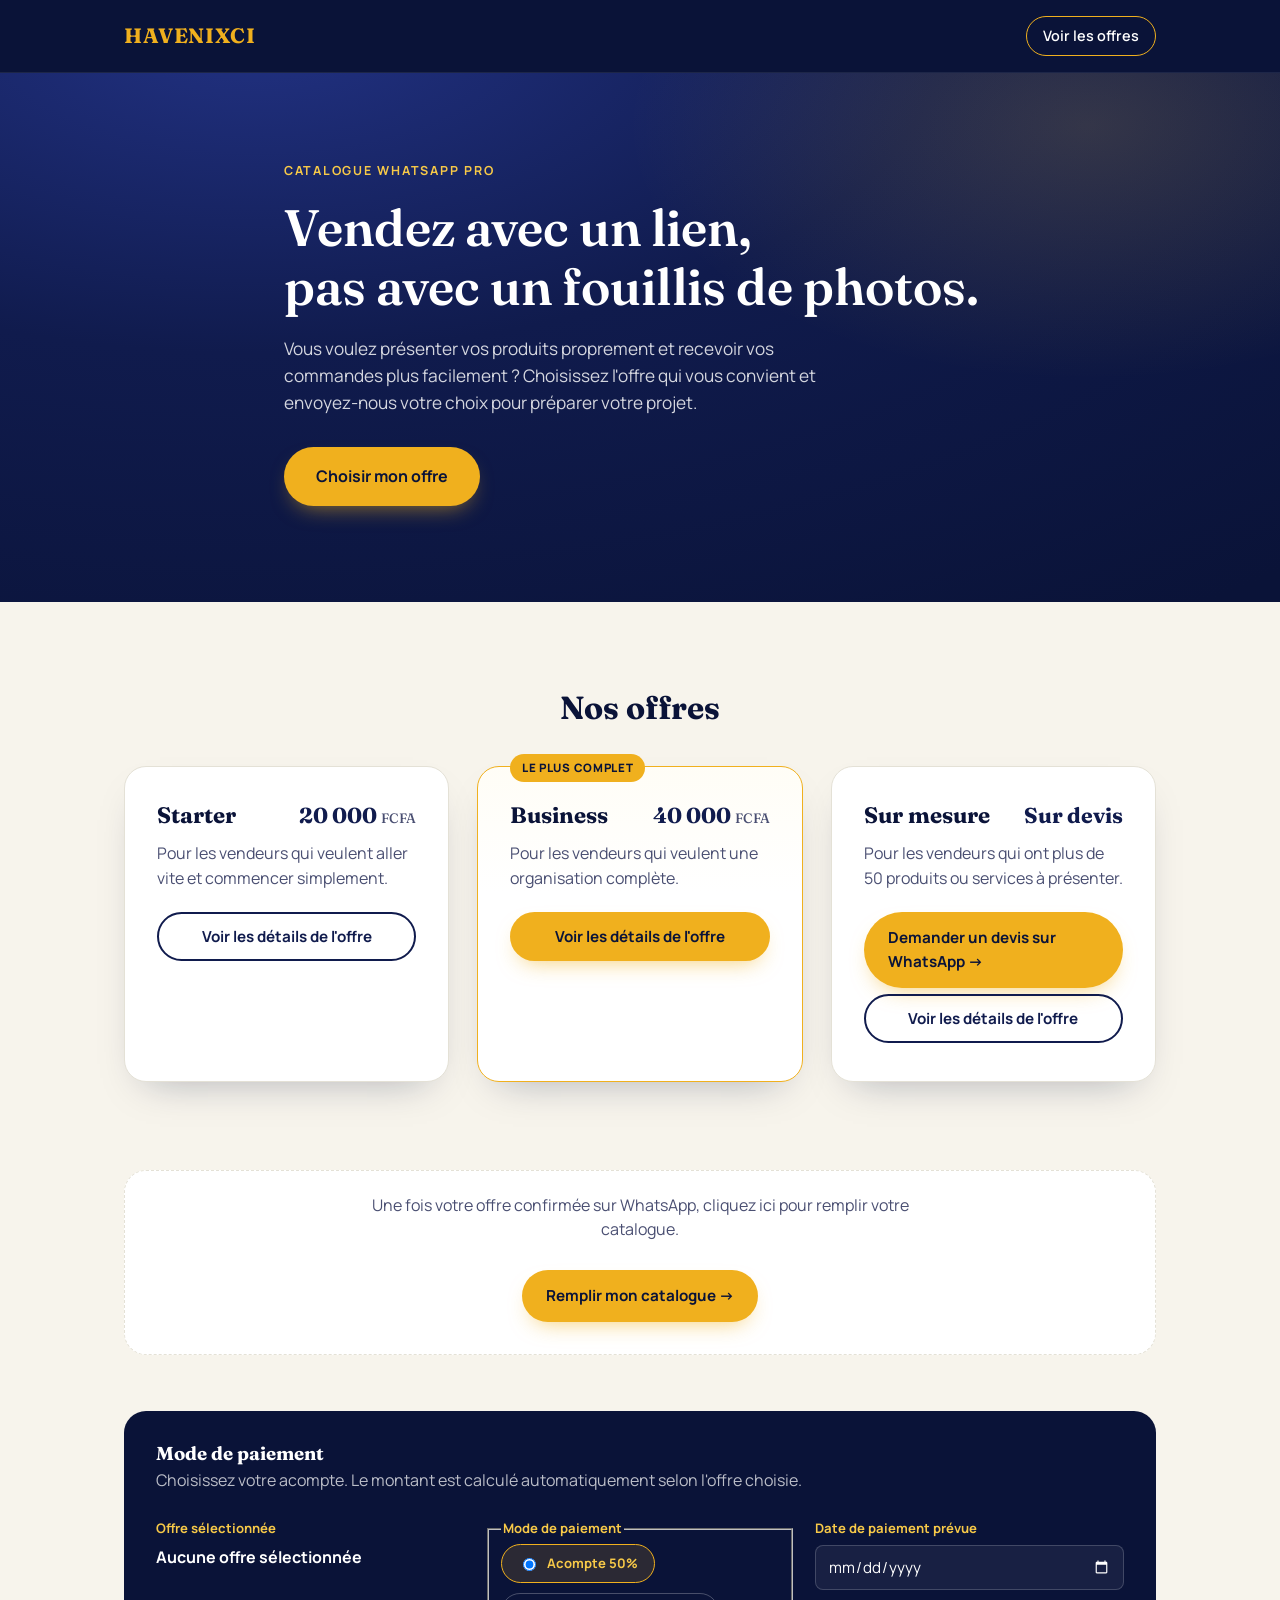
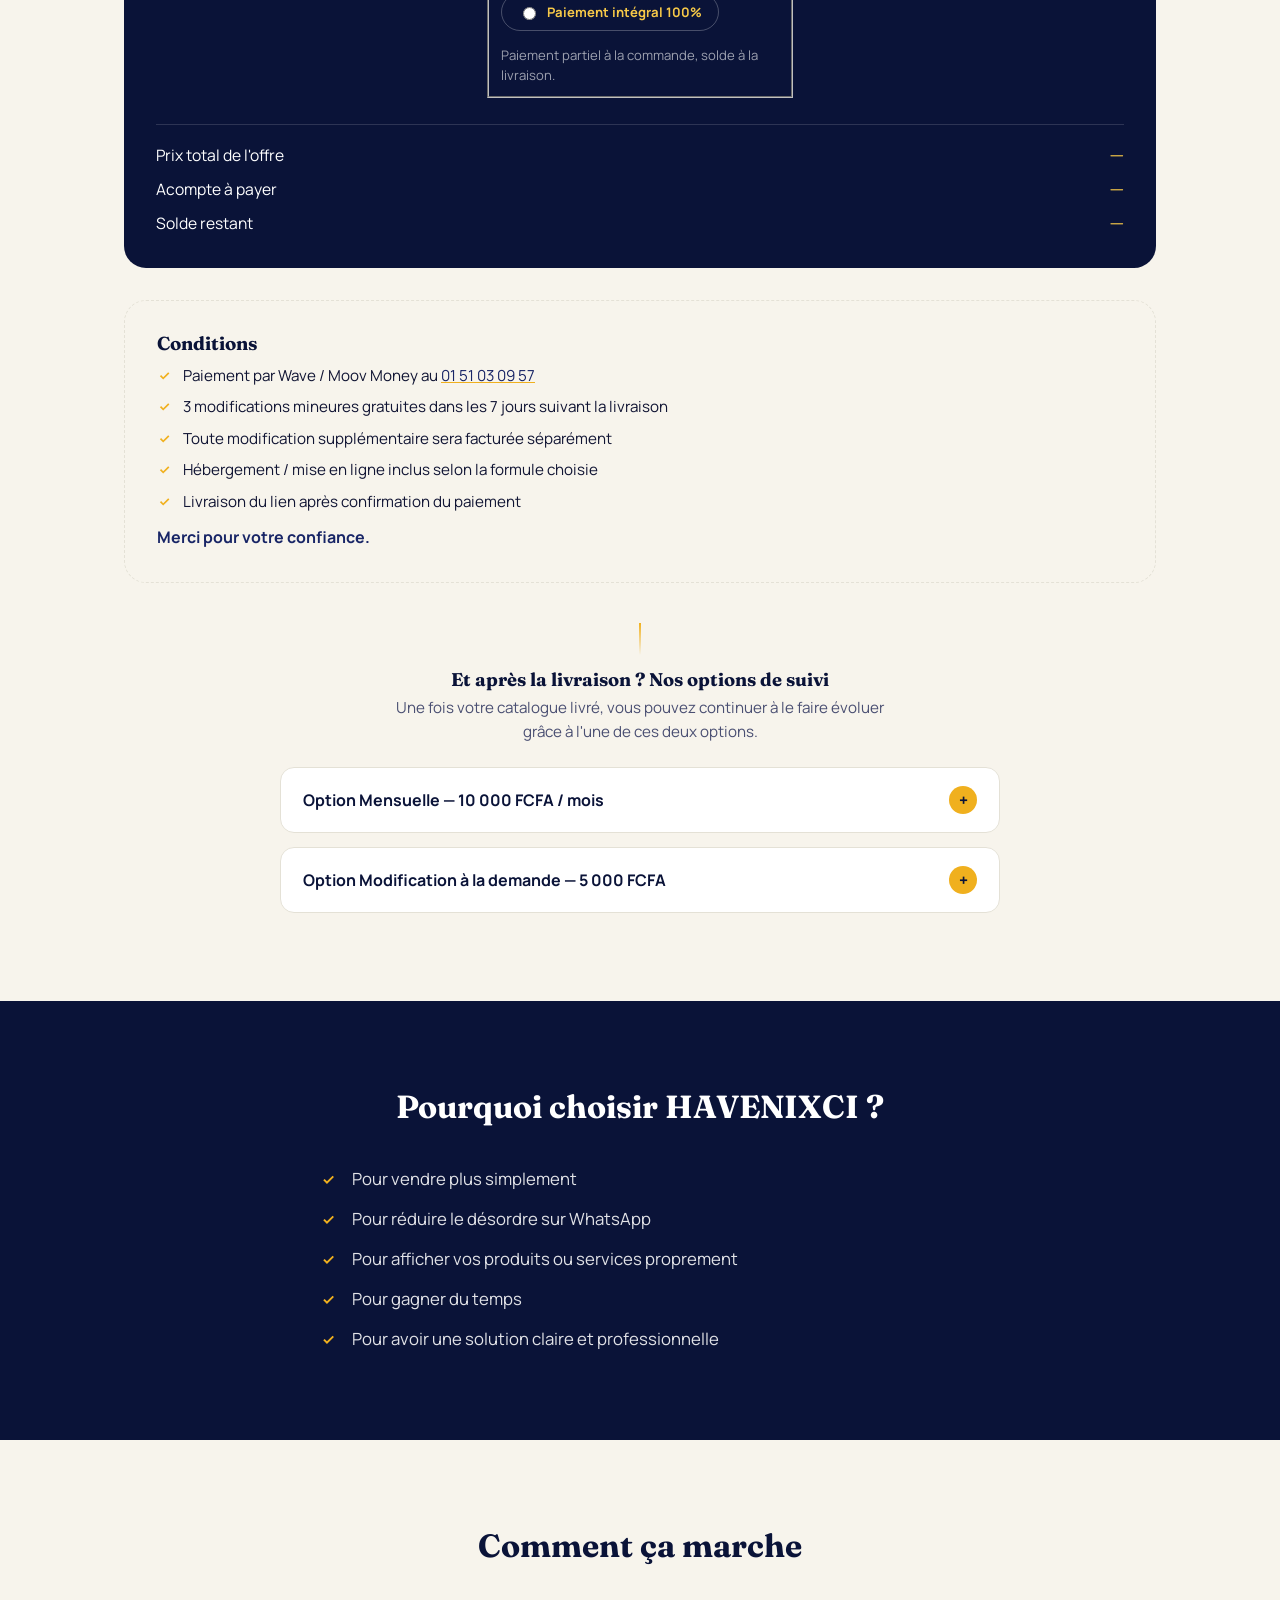
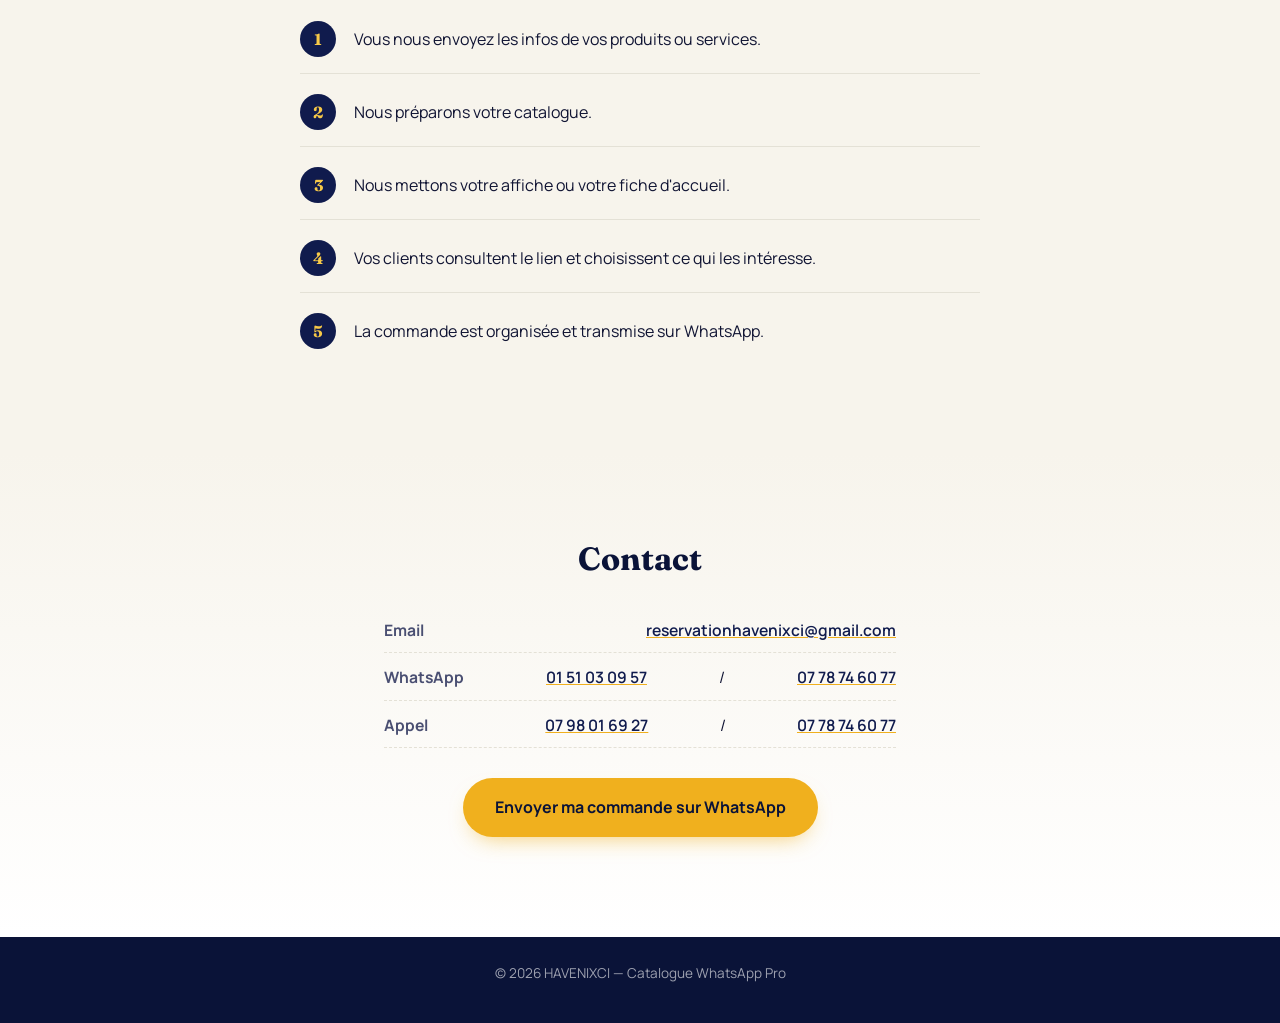
==== commit f33808de: "Add files via upload" ====
--- a/index.html
+++ b/index.html
@@ -9,6 +9,8 @@
 <link rel="preconnect" href="https://fonts.gstatic.com" crossorigin>
 <link href="https://fonts.googleapis.com/css2?family=Fraunces:opsz,wght@9..144,500;9..144,600;9..144,700&family=Manrope:wght@400;500;600;700;800&display=swap" rel="stylesheet">
 <link rel="stylesheet" href="style.css">
+<!-- Icône de l'onglet du navigateur : remplacez logo.png par votre fichier logo -->
+<link rel="icon" type="image/png" href="images/IMG-20260109-WA0012.jpg">
 </head>
 <body>
 
@@ -17,7 +19,12 @@
 <!-- HEADER -->
 <header class="site-header" id="top">
   <div class="wrap header-inner">
-    <a href="#top" class="logo">HAVENI<span>X</span>CI</a>
+    <a href="#top" class="logo">
+      <!-- Emplacement réservé au logo : déposez votre fichier logo.png à côté de index.html.
+           Tant qu'il n'est pas présent, le nom du site s'affiche à la place. -->
+      <img src="logo.png" alt="HAVENIXCI" class="logo-img" onload="this.classList.add('is-visible'); this.nextElementSibling.hidden = true;" onerror="this.remove();">
+      <span class="logo-text">HAVENI<span>X</span>CI</span>
+    </a>
     <a class="header-cta" href="#offres">Voir les offres</a>
   </div>
 </header>
@@ -55,27 +62,30 @@
 
           <div class="offer-panel" id="panel-starter" hidden>
             <div class="offer-panel-inner">
-              <h4>Idéal pour :</h4>
-              <ul class="check-list">
-                <li>montrer ses produits proprement</li>
-                <li>partager un lien clair</li>
-                <li>recevoir les messages sur WhatsApp</li>
-                <li>avoir une boutique simple et lisible</li>
-              </ul>
-              <h4>Inclus :</h4>
-              <ul class="check-list">
-                <li>jusqu'à 20 produits ou services</li>
-                <li>catalogue simple</li>
-                <li>bouton WhatsApp</li>
-                <li>lien partageable</li>
-                <li>page d'accueil avec l'affiche ou les informations principales du vendeur</li>
-              </ul>
-
-              <button type="button" class="btn btn-primary confirm-offer-btn" data-offer-confirm="starter">
-                Je prends cette offre
+
+              <div class="offer-details" data-offer-details="starter">
+                <h4>Idéal pour :</h4>
+                <ul class="check-list">
+                  <li>montrer ses produits proprement</li>
+                  <li>partager un lien clair</li>
+                  <li>recevoir les messages sur WhatsApp</li>
+                  <li>avoir une boutique simple et lisible</li>
+                </ul>
+                <h4>Inclus :</h4>
+                <ul class="check-list">
+                  <li>jusqu'à 20 produits ou services</li>
+                  <li>catalogue simple</li>
+                  <li>bouton WhatsApp</li>
+                  <li>lien partageable</li>
+                  <li>page d'accueil avec l'affiche ou les informations principales du vendeur</li>
+                </ul>
+              </div>
+
+              <button type="button" class="btn btn-primary confirm-offer-btn" data-offer-confirm="starter" aria-expanded="false" aria-controls="order-wrapper-starter">
+                Je prends cette offre — remplir mes informations
               </button>
 
-              <!-- Formulaire de commande (caché tant que l'offre n'est pas confirmée) -->
+              <!-- Formulaire de commande (caché tant que le client n'a pas cliqué sur le bouton ci-dessus) -->
               <div class="order-form-wrapper" id="order-wrapper-starter" hidden>
                 <form class="order-form" data-offer-form="starter" novalidate>
                   <div class="field">
@@ -101,7 +111,7 @@
 
                   <div class="save-indicator" aria-live="polite"></div>
 
-                  <a href="https://wa.me/2250151030957?text=Bonjour%2C%20je%20souhaite%20l%27offre%20Starter%20(20%20000%20FCFA).%0A%0AVoici%20mes%20informations%20%3A%0ANom%20%3A%0ANom%20de%20la%20boutique%20%3A%0AVille%20%3A%0AContact%20WhatsApp%20%3A%0AAutres%20informations%20%3A" class="catalogue-link" data-catalogue-target="catalogue-starter" target="_blank" rel="noopener">
+                  <a href="https://wa.me/2250151030957" class="order-send-link" target="_blank" rel="noopener">
                     Envoyer sur WhatsApp →
                   </a>
                 </form>
@@ -125,35 +135,38 @@
 
           <div class="offer-panel" id="panel-business" hidden>
             <div class="offer-panel-inner">
-              <h4>Idéal pour :</h4>
-              <ul class="check-list">
-                <li>avoir une boutique plus sérieuse</li>
-                <li>présenter plus d'articles</li>
-                <li>faciliter la commande</li>
-                <li>mieux suivre les ventes</li>
-                <li>offrir une meilleure expérience au client</li>
-              </ul>
-              <h4>Inclus :</h4>
-              <ul class="check-list">
-                <li>jusqu'à 50 produits ou services</li>
-                <li>catalogue complet</li>
-                <li>panier avec image du produit choisi</li>
-                <li>total automatique</li>
-                <li>livraison simple</li>
-                <li>facture simple</li>
-                <li>stock simple</li>
-                <li>localisation simple</li>
-                <li>bouton WhatsApp</li>
-                <li>page d'accueil avec l'affiche ou les informations principales du vendeur</li>
-                <li>liens réseaux sociaux (Facebook, TikTok, Instagram)</li>
-              </ul>
-              <p class="offer-note">Quand le client ajoute un produit au panier, il voit aussi l'image de l'article choisi. Le panier reste simple, visuel et clair, afin de faciliter la commande.</p>
-
-              <button type="button" class="btn btn-primary confirm-offer-btn" data-offer-confirm="business">
-                Je prends cette offre
+
+              <div class="offer-details" data-offer-details="business">
+                <h4>Idéal pour :</h4>
+                <ul class="check-list">
+                  <li>avoir une boutique plus sérieuse</li>
+                  <li>présenter plus d'articles</li>
+                  <li>faciliter la commande</li>
+                  <li>mieux suivre les ventes</li>
+                  <li>offrir une meilleure expérience au client</li>
+                </ul>
+                <h4>Inclus :</h4>
+                <ul class="check-list">
+                  <li>jusqu'à 50 produits ou services</li>
+                  <li>catalogue complet</li>
+                  <li>panier avec image du produit choisi</li>
+                  <li>total automatique</li>
+                  <li>livraison simple</li>
+                  <li>facture simple</li>
+                  <li>stock simple</li>
+                  <li>localisation simple</li>
+                  <li>bouton WhatsApp</li>
+                  <li>page d'accueil avec l'affiche ou les informations principales du vendeur</li>
+                  <li>liens réseaux sociaux (Facebook, TikTok, Instagram)</li>
+                </ul>
+                <p class="offer-note">Quand le client ajoute un produit au panier, il voit aussi l'image de l'article choisi. Le panier reste simple, visuel et clair, afin de faciliter la commande.</p>
+              </div>
+
+              <button type="button" class="btn btn-primary confirm-offer-btn" data-offer-confirm="business" aria-expanded="false" aria-controls="order-wrapper-business">
+                Je prends cette offre — remplir mes informations
               </button>
 
-              <!-- Formulaire de commande (caché tant que l'offre n'est pas confirmée) -->
+              <!-- Formulaire de commande (caché tant que le client n'a pas cliqué sur le bouton ci-dessus) -->
               <div class="order-form-wrapper" id="order-wrapper-business" hidden>
                 <form class="order-form" data-offer-form="business" novalidate>
                   <div class="field">
@@ -179,7 +192,7 @@
 
                   <div class="save-indicator" aria-live="polite"></div>
 
-                  <a href="https://wa.me/2250151030957?text=Bonjour%2C%20je%20souhaite%20l%27offre%20Business%20(40%20000%20FCFA).%0A%0AVoici%20mes%20informations%20%3A%0ANom%20%3A%0ANom%20de%20la%20boutique%20%3A%0AVille%20%3A%0AContact%20WhatsApp%20%3A%0AAutres%20informations%20%3A" class="catalogue-link" data-catalogue-target="catalogue-business" target="_blank" rel="noopener">
+                  <a href="https://wa.me/2250151030957" class="order-send-link" target="_blank" rel="noopener">
                     Envoyer sur WhatsApp →
                   </a>
                 </form>
@@ -188,57 +201,59 @@
           </div>
         </article>
 
+        <!-- SUR MESURE (PLUS DE 50 PRODUITS) -->
+        <article class="offer-card reveal" data-offer="surmesure">
+          <div class="offer-head">
+            <h3 class="offer-name">Sur mesure</h3>
+            <p class="offer-price">Sur devis</p>
+          </div>
+          <p class="offer-tagline">Pour les vendeurs qui ont plus de 50 produits ou services à présenter.</p>
+
+          <!-- Lien direct et toujours visible, cliquable sans étape intermédiaire -->
+          <a href="https://wa.me/2250151030957?text=Bonjour%2C%20j%27ai%20plus%20de%2050%20produits%20ou%20services%20%C3%A0%20pr%C3%A9senter.%20Je%20souhaite%20recevoir%20un%20devis%20personnalis%C3%A9%20pour%20l%27offre%20Sur%20mesure%20Havenixci%20catalogue." class="btn btn-primary" target="_blank" rel="noopener" style="width:100%; margin-bottom:6px;">
+            Demander un devis sur WhatsApp →
+          </a>
+
+          <button type="button" class="btn btn-outline offer-details-toggle" aria-expanded="false" aria-controls="panel-surmesure">
+            Voir les détails de l'offre
+          </button>
+
+          <div class="offer-panel" id="panel-surmesure" hidden>
+            <div class="offer-panel-inner">
+              <div class="offer-details" data-offer-details="surmesure">
+                <h4>Idéal pour :</h4>
+                <ul class="check-list">
+                  <li>plus de 50 produits ou services</li>
+                  <li>gros catalogues ou boutiques avec beaucoup d'articles</li>
+                  <li>besoins spécifiques non couverts par les offres Starter ou Business</li>
+                </ul>
+                <p class="offer-note">Le tarif dépend du nombre de produits et de vos besoins. Contactez-nous sur WhatsApp pour recevoir un devis personnalisé, sans engagement.</p>
+              </div>
+            </div>
+          </div>
+        </article>
+
       </div>
     </div>
   </section>
 
-  <!-- CATALOGUE -->
-  <section class="catalogue" id="catalogue">
+  <!-- ACCÈS AU CATALOGUE (après confirmation par WhatsApp) -->
+  <section class="catalogue-access" id="catalogue">
     <div class="wrap">
-
-      <div id="catalogue-starter" class="catalogue-block reveal" hidden>
-        <h3 class="catalogue-title">Catalogue — Starter</h3>
-        <div class="catalogue-products" data-catalogue="starter"></div>
-        <button type="button" class="btn btn-outline add-product-btn" data-catalogue-target="starter">+ Ajouter un produit</button>
-      </div>
-
-      <div id="catalogue-business" class="catalogue-block reveal" hidden>
-        <h3 class="catalogue-title">Catalogue — Business</h3>
-        <div class="catalogue-products" data-catalogue="business"></div>
-        <button type="button" class="btn btn-outline add-product-btn" data-catalogue-target="business">+ Ajouter un produit</button>
-      </div>
-
-      <!-- Modèle d'une ligne produit (cloné en JS) -->
-      <template id="product-row-template">
-        <div class="product-row">
-          <button type="button" class="product-remove" aria-label="Supprimer ce produit">&times;</button>
-          <div class="field">
-            <label>Nom du produit</label>
-            <input type="text" class="p-name" placeholder="Ex : Robe wax">
-          </div>
-          <div class="field">
-            <label>Description</label>
-            <input type="text" class="p-desc" placeholder="Courte description">
-          </div>
-          <div class="field field--sm">
-            <label>Prix (FCFA)</label>
-            <input type="number" min="0" class="p-price" placeholder="0">
-          </div>
-          <div class="field">
-            <label>Image (lien URL)</label>
-            <input type="url" class="p-image" placeholder="https://...">
-          </div>
-        </div>
-      </template>
-
-      <!-- ACCÈS AU CATALOGUE (après confirmation par WhatsApp) -->
-      <div class="catalogue-access-block" id="acces-catalogue">
+      <div class="catalogue-access-block reveal" id="acces-catalogue">
         <p class="section-lead">Une fois votre offre confirmée sur WhatsApp, cliquez ici pour remplir votre catalogue.</p>
-        <a href="#offres" class="btn btn-primary catalogue-access-btn" id="remplir-catalogue-btn" aria-disabled="true">
+        <!-- ⚠️ Remplacez ce lien par l'URL réelle de votre page/formulaire de remplissage du catalogue -->
+        <a href="A_Remplir_Votre_Catalogue.html" class="btn btn-primary catalogue-access-btn" id="remplir-catalogue-btn" target="_blank" rel="noopener">
           Remplir mon catalogue →
         </a>
         <p class="catalogue-access-hint" data-catalogue-hint hidden>Choisissez d'abord une offre ci-dessus pour débloquer votre catalogue.</p>
       </div>
+    </div>
+  </section>
+
+  <!-- PAIEMENT & CONDITIONS -->
+  <section class="payment-section" id="commande">
+    <div class="wrap">
 
       <!-- PAIEMENT -->
       <div class="payment-block reveal" id="paiement">
--- a/style.css
+++ b/style.css
@@ -202,6 +202,9 @@
   padding: 16px 24px;
 }
 .logo {
+  display: inline-flex;
+  align-items: center;
+  gap: 10px;
   font-family: var(--font-display);
   font-weight: 700;
   font-size: 1.3rem;
@@ -209,6 +212,9 @@
   color: #fff;
   text-decoration: none;
 }
+.logo-img { display: none; height: 34px; width: auto; }
+.logo-img.is-visible { display: inline-block; }
+.logo-text { display: inline-flex; }
 .logo span { color: var(--gold-500); }
 .header-cta {
   color: #fff;
@@ -286,6 +292,7 @@
 
 /* ---------- Offres ---------- */
 .offers { padding: 88px 0; }
+.payment-section { padding: 0 0 88px; }
 .offer-grid {
   display: grid;
   grid-template-columns: repeat(auto-fit, minmax(300px, 1fr));
@@ -347,6 +354,7 @@
 .offer-panel:not([hidden]) { animation: fadeSlideIn 0.4s var(--ease-out-soft) both; }
 .offer-panel-inner { padding-top: 20px; border-top: 1px dashed var(--line); margin-top: 20px; }
 .offer-panel-inner h4 { animation: fadeIn 0.5s ease both; }
+.offer-details:not([hidden]) { animation: fadeSlideIn 0.35s var(--ease-out-soft) both; }
 .offer-panel h4 {
   font-family: var(--font-body);
   font-size: 0.8rem;
@@ -446,7 +454,6 @@
   box-shadow: 0 0 0 4px rgba(240, 176, 30, 0.16);
   outline: none;
 }
-.field--sm { max-width: 200px; }
 
 .save-indicator {
   min-height: 18px;
@@ -459,7 +466,7 @@
 .save-indicator:empty { opacity: 0; }
 .save-indicator:not(:empty) { animation: fadeIn 0.3s ease both; }
 
-.catalogue-link {
+.order-send-link {
   display: inline-flex;
   align-items: center;
   gap: 6px;
@@ -475,59 +482,16 @@
   font-weight: 700;
   cursor: pointer;
 }
-.catalogue-link:hover { opacity: .75; }
-
-/* ---------- Catalogue produits ---------- */
-.catalogue { padding: 0 0 88px; }
-.catalogue-block {
-  background: var(--paper);
-  border: 1px solid var(--line);
-  border-radius: var(--radius-lg);
-  padding: 32px;
-  margin-bottom: 32px;
-  box-shadow: var(--shadow-card);
-  transition: box-shadow 0.35s var(--ease-smooth);
-}
-.catalogue-block:hover { box-shadow: var(--shadow-card-hover); }
-.catalogue-title { font-size: 1.2rem; margin-bottom: 20px; }
-.catalogue-products { display: grid; gap: 18px; margin-bottom: 18px; }
-.product-row {
-  position: relative;
-  display: grid;
-  grid-template-columns: repeat(auto-fit, minmax(160px, 1fr));
-  gap: 14px;
-  background: var(--cream);
-  border-radius: var(--radius-md);
-  padding: 20px;
-  padding-right: 44px;
-  animation: fadeSlideIn 0.4s var(--ease-out-soft) both;
-  transition: box-shadow 0.25s ease, transform 0.25s ease;
-}
-.product-row:hover { box-shadow: 0 10px 24px -16px rgba(10, 19, 56, 0.35); transform: translateY(-2px); }
-.product-remove {
-  position: absolute;
-  top: 10px;
-  right: 10px;
-  width: 28px;
-  height: 28px;
-  border-radius: 50%;
-  border: none;
-  background: var(--navy-900);
-  color: #fff;
-  font-size: 1.05rem;
-  line-height: 1;
-  cursor: pointer;
-  transition: background 0.2s ease, transform 0.2s ease;
-}
-.product-remove:hover { background: var(--gold-600); transform: rotate(90deg); }
-.add-product-btn { width: 100%; }
+.order-send-link:hover { opacity: .75; }
 
 /* ---------- Accès au catalogue ---------- */
+.catalogue-access { padding: 0 0 56px; }
 .catalogue-access-block {
   text-align: center;
   padding: 32px;
   border: 1.5px dashed var(--line);
   border-radius: var(--radius-lg);
+  background: var(--paper);
 }
 .catalogue-access-btn { transition: opacity 0.2s ease, transform 0.2s var(--ease-smooth), box-shadow 0.2s var(--ease-smooth); }
 .catalogue-access-btn[aria-disabled="true"] {
@@ -834,7 +798,6 @@
   .section-lead { margin-top: -4px; }
 
   .offer-card,
-  .catalogue-block,
   .payment-block,
   .conditions-block,
   .catalogue-access-block { padding: 22px; }
@@ -846,11 +809,6 @@
   .payment-grid { gap: 16px; }
   .radio-row { gap: 8px; }
   .radio-pill { flex: 1 1 auto; justify-content: center; }
-
-  .catalogue-products { gap: 14px; }
-  .product-row { grid-template-columns: 1fr; padding: 18px; padding-right: 44px; }
-
-  .field--sm { max-width: none; }
 
   .followup-toggle { padding: 16px 18px; gap: 10px; }
   .followup-toggle span:first-child { font-size: 0.95rem; }
@@ -880,7 +838,6 @@
   .section-title { font-size: 1.4rem; }
 
   .offer-card,
-  .catalogue-block,
   .payment-block,
   .conditions-block,
   .catalogue-access-block { padding: 18px; }
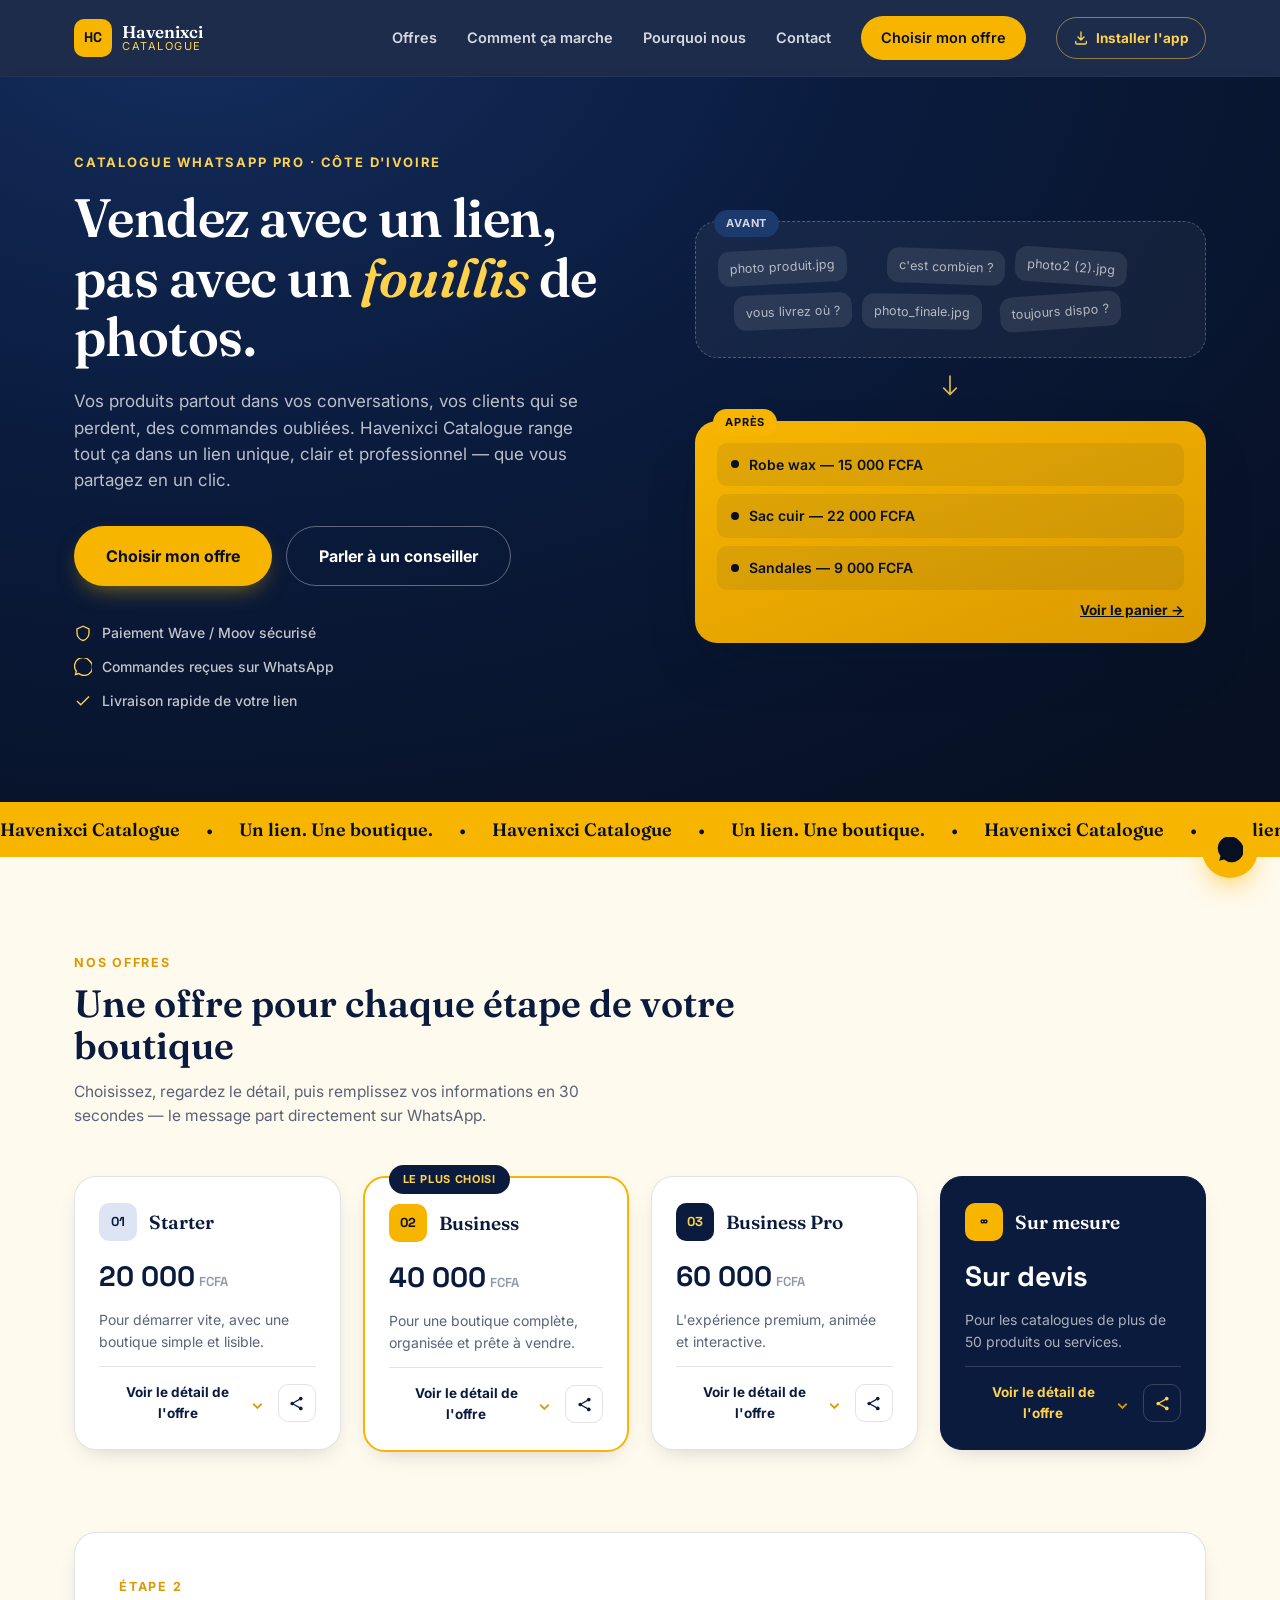
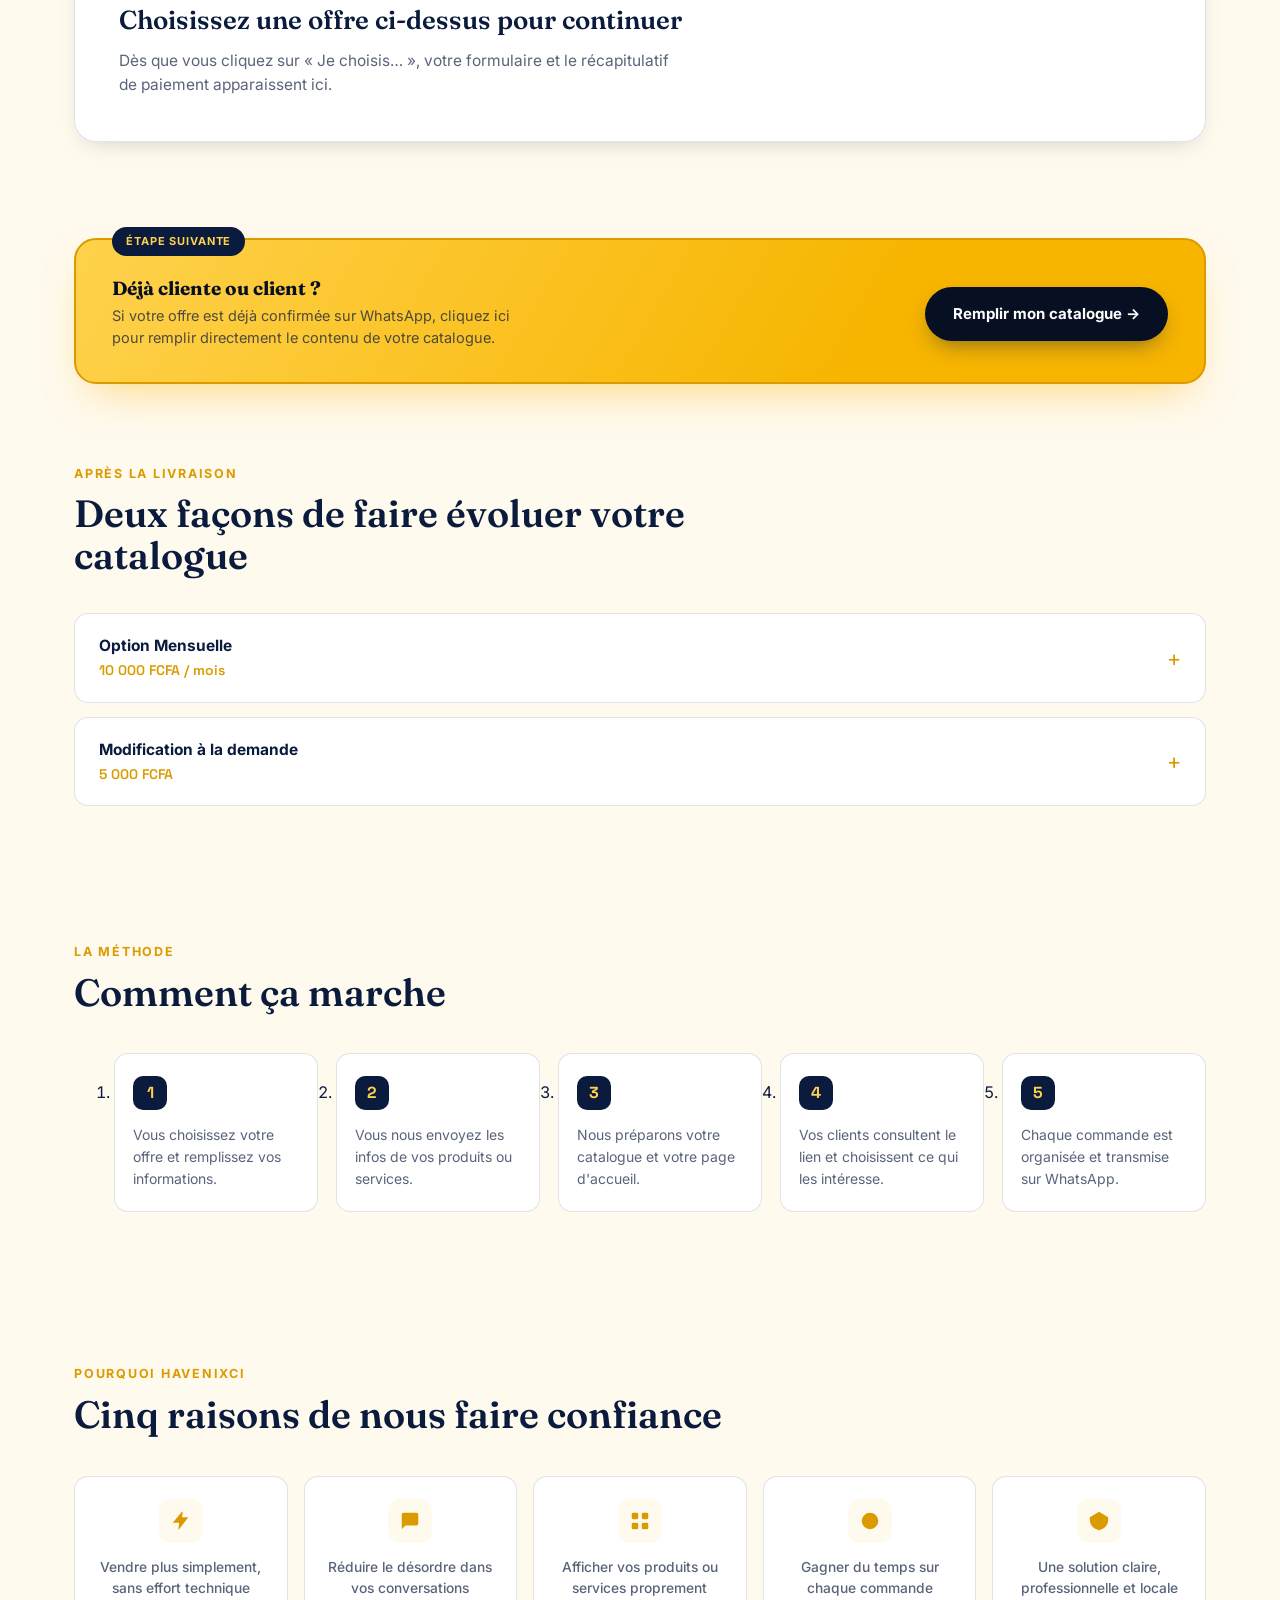
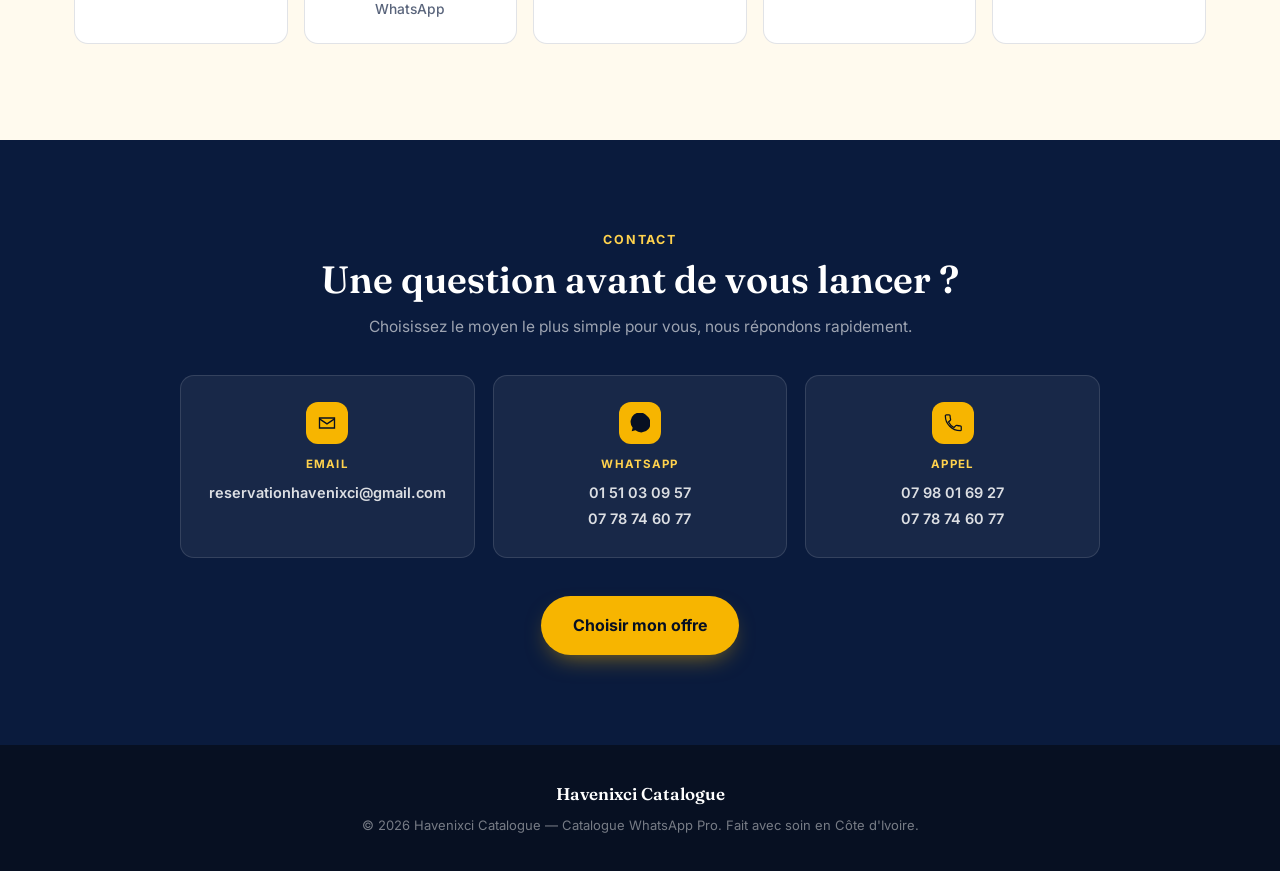
==== commit f63ee946: "Add files via upload" ====
--- a/index.html
+++ b/index.html
@@ -2,15 +2,49 @@
 <html lang="fr">
 <head>
 <meta charset="UTF-8">
-<meta name="viewport" content="width=device-width, initial-scale=1.0">
-<title>HAVENIXCI — Catalogue WhatsApp Pro</title>
-<meta name="description" content="Vendez avec un lien, pas avec un fouillis de photos. Catalogue WhatsApp Pro par HAVENIXCI.">
+<meta name="viewport" content="width=device-width, initial-scale=1.0, viewport-fit=cover">
+<title>Havenixci Catalogue — Vendez avec un lien, pas avec le désordre</title>
+<meta name="description" content="Havenixci Catalogue transforme votre WhatsApp encombré en une vraie boutique en ligne : un lien clair, un panier simple, des commandes organisées.">
+<meta name="theme-color" content="#0A1B3D">
+
+<!-- ============================================================
+     PARTAGE / OPEN GRAPH — affiche qui s'affiche quand le lien est envoyé
+     ⚠️ Remplacez "https://catalogue.havenixci.com/" par votre vrai nom de
+     domaine une fois le site en ligne (og:url + les 2 og:image ci-dessous).
+     ============================================================ -->
+<meta property="og:type" content="website">
+<meta property="og:site_name" content="Havenixci Catalogue">
+<meta property="og:locale" content="fr_FR">
+<meta property="og:title" content="Havenixci Catalogue — Vendez avec un lien, pas avec le désordre">
+<meta property="og:description" content="Catalogue WhatsApp Pro : un lien clair, un panier simple, des commandes organisées. Recevez votre boutique en quelques jours.">
+<meta property="og:url" content="https://catalogue.havenixci.com/">
+<meta property="og:image" content="https://catalogue.havenixci.com/img/affiche-og.jpg">
+<meta property="og:image:width" content="1200">
+<meta property="og:image:height" content="630">
+<meta property="og:image:alt" content="Havenixci Catalogue — vendez avec un lien, pas avec le désordre">
+
+<meta name="twitter:card" content="summary_large_image">
+<meta name="twitter:title" content="Havenixci Catalogue — Vendez avec un lien, pas avec le désordre">
+<meta name="twitter:description" content="Catalogue WhatsApp Pro : un lien clair, un panier simple, des commandes organisées.">
+<meta name="twitter:image" content="https://catalogue.havenixci.com/img/affiche-og.jpg">
+
+<!-- ============================================================
+     PWA — le site devient installable comme une application,
+     avec le logo Havenixci comme icône sur l'écran d'accueil
+     ============================================================ -->
+<link rel="manifest" href="manifest.webmanifest">
+<link rel="icon" href="icons/favicon-32.png" sizes="32x32" type="image/png">
+<link rel="icon" href="icons/favicon-16.png" sizes="16x16" type="image/png">
+<link rel="apple-touch-icon" href="icons/apple-touch-icon.png">
+<meta name="apple-mobile-web-app-capable" content="yes">
+<meta name="mobile-web-app-capable" content="yes">
+<meta name="apple-mobile-web-app-status-bar-style" content="black-translucent">
+<meta name="apple-mobile-web-app-title" content="Havenixci">
+
 <link rel="preconnect" href="https://fonts.googleapis.com">
 <link rel="preconnect" href="https://fonts.gstatic.com" crossorigin>
-<link href="https://fonts.googleapis.com/css2?family=Fraunces:opsz,wght@9..144,500;9..144,600;9..144,700&family=Manrope:wght@400;500;600;700;800&display=swap" rel="stylesheet">
+<link href="https://fonts.googleapis.com/css2?family=Fraunces:ital,opsz,wght@0,9..144,500;0,9..144,600;0,9..144,700;1,9..144,600&family=Space+Grotesk:wght@500;600;700&family=Inter:wght@400;500;600;700&display=swap" rel="stylesheet">
 <link rel="stylesheet" href="style.css">
-<!-- Icône de l'onglet du navigateur : remplacez logo.png par votre fichier logo -->
-<link rel="icon" type="image/png" href="images/IMG-20260109-WA0012.jpg">
 </head>
 <body>
 
@@ -20,12 +54,28 @@
 <header class="site-header" id="top">
   <div class="wrap header-inner">
     <a href="#top" class="logo">
-      <!-- Emplacement réservé au logo : déposez votre fichier logo.png à côté de index.html.
-           Tant qu'il n'est pas présent, le nom du site s'affiche à la place. -->
-      <img src="logo.png" alt="HAVENIXCI" class="logo-img" onload="this.classList.add('is-visible'); this.nextElementSibling.hidden = true;" onerror="this.remove();">
-      <span class="logo-text">HAVENI<span>X</span>CI</span>
+      <span class="logo-mark" aria-hidden="true">HC</span>
+      <span class="logo-text">
+        <span class="logo-line1">Havenixci</span>
+        <span class="logo-line2">Catalogue</span>
+      </span>
     </a>
-    <a class="header-cta" href="#offres">Voir les offres</a>
+
+    <nav class="main-nav" id="mainNav">
+      <a href="#offres">Offres</a>
+      <a href="#comment">Comment ça marche</a>
+      <a href="#pourquoi">Pourquoi nous</a>
+      <a href="#contact">Contact</a>
+      <a class="nav-cta" href="#offres">Choisir mon offre</a>
+      <button type="button" class="nav-install" id="installBtn" hidden>
+        <svg viewBox="0 0 24 24" aria-hidden="true"><path d="M12 3v12m0 0-4.5-4.5M12 15l4.5-4.5" fill="none" stroke="currentColor" stroke-width="2" stroke-linecap="round" stroke-linejoin="round"/><path d="M4 17v2a2 2 0 0 0 2 2h12a2 2 0 0 0 2-2v-2" fill="none" stroke="currentColor" stroke-width="2" stroke-linecap="round"/></svg>
+        Installer l'app
+      </button>
+    </nav>
+
+    <button class="nav-toggle" id="navToggle" aria-expanded="false" aria-controls="mainNav" aria-label="Ouvrir le menu">
+      <span></span><span></span><span></span>
+    </button>
   </div>
 </header>
 
@@ -34,397 +84,479 @@
   <!-- HERO -->
   <section class="hero" id="accueil">
     <div class="wrap hero-inner">
-      <p class="eyebrow">Catalogue WhatsApp Pro</p>
-      <h1 class="hero-title">Vendez avec un lien,<br>pas avec un fouillis de photos.</h1>
-      <p class="hero-text">Vous voulez présenter vos produits proprement et recevoir vos commandes plus facilement ? Choisissez l'offre qui vous convient et envoyez-nous votre choix pour préparer votre projet.</p>
-      <a href="#offres" class="btn btn-primary btn-lg">Choisir mon offre</a>
-    </div>
-  </section>
+      <div class="hero-copy">
+        <p class="eyebrow">Catalogue WhatsApp Pro · Côte d'Ivoire</p>
+        <h1 class="hero-title">Vendez avec un lien,<br>pas avec un <em>fouillis</em> de photos.</h1>
+        <p class="hero-text">Vos produits partout dans vos conversations, vos clients qui se perdent, des commandes oubliées. Havenixci Catalogue range tout ça dans un lien unique, clair et professionnel — que vous partagez en un clic.</p>
+        <div class="hero-actions">
+          <a href="#offres" class="btn btn-primary btn-lg">Choisir mon offre</a>
+          <a href="https://wa.me/2250151030957" target="_blank" rel="noopener" class="btn btn-ghost btn-lg">Parler à un conseiller</a>
+        </div>
+        <ul class="hero-trust">
+          <li><svg viewBox="0 0 24 24" aria-hidden="true"><path d="M12 3 4 6.5v5.2c0 4.9 3.4 9.2 8 10.3 4.6-1.1 8-5.4 8-10.3V6.5L12 3z"/></svg>Paiement Wave / Moov sécurisé</li>
+          <li><svg viewBox="0 0 24 24" aria-hidden="true"><path d="M20.5 3.5A11 11 0 0 0 3.2 17.6L2 22l4.5-1.2A11 11 0 1 0 20.5 3.5z"/></svg>Commandes reçues sur WhatsApp</li>
+          <li><svg viewBox="0 0 24 24" aria-hidden="true"><path d="m4 12 5 5L20 6"/></svg>Livraison rapide de votre lien</li>
+        </ul>
+      </div>
+
+      <!-- SIGNATURE : avant / après -->
+      <div class="hero-visual" aria-hidden="true">
+        <div class="transform-card transform-before">
+          <span class="transform-tag">Avant</span>
+          <div class="fake-bubble b1">photo produit.jpg</div>
+          <div class="fake-bubble b2">c'est combien ?</div>
+          <div class="fake-bubble b3">photo2 (2).jpg</div>
+          <div class="fake-bubble b4">vous livrez où ?</div>
+          <div class="fake-bubble b5">photo_finale.jpg</div>
+          <div class="fake-bubble b6">toujours dispo ?</div>
+        </div>
+        <div class="transform-arrow">
+          <svg viewBox="0 0 40 40"><path d="M6 20h26m0 0-9-9m9 9-9 9" fill="none" stroke="currentColor" stroke-width="2.4" stroke-linecap="round" stroke-linejoin="round"/></svg>
+        </div>
+        <div class="transform-card transform-after">
+          <span class="transform-tag transform-tag--after">Après</span>
+          <div class="catalog-row"><span class="catalog-dot"></span>Robe wax — 15 000 FCFA</div>
+          <div class="catalog-row"><span class="catalog-dot"></span>Sac cuir — 22 000 FCFA</div>
+          <div class="catalog-row"><span class="catalog-dot"></span>Sandales — 9 000 FCFA</div>
+          <div class="catalog-cta">Voir le panier →</div>
+        </div>
+      </div>
+    </div>
+  </section>
+
+  <!-- BANDE MARQUE -->
+  <div class="brand-band">
+    <div class="brand-band-track">
+      <span>Havenixci Catalogue</span><span>•</span><span>Un lien. Une boutique.</span><span>•</span>
+      <span>Havenixci Catalogue</span><span>•</span><span>Un lien. Une boutique.</span><span>•</span>
+      <span>Havenixci Catalogue</span><span>•</span><span>Un lien. Une boutique.</span><span>•</span>
+      <span>Havenixci Catalogue</span><span>•</span><span>Un lien. Une boutique.</span><span>•</span>
+    </div>
+  </div>
 
   <!-- OFFRES -->
   <section class="offers" id="offres">
     <div class="wrap">
-      <h2 class="section-title">Nos offres</h2>
+      <p class="section-eyebrow">Nos offres</p>
+      <h2 class="section-title">Une offre pour chaque étape de votre boutique</h2>
+      <p class="section-sub">Choisissez, regardez le détail, puis remplissez vos informations en 30 secondes — le message part directement sur WhatsApp.</p>
 
       <div class="offer-grid">
 
         <!-- STARTER -->
-        <article class="offer-card reveal" data-offer="starter">
-          <div class="offer-head">
+        <article class="offer-card reveal" data-offer="starter" data-price="20000">
+          <div class="offer-top">
+            <span class="offer-icon offer-icon--starter">01</span>
             <h3 class="offer-name">Starter</h3>
-            <p class="offer-price">20 000 <span>FCFA</span></p>
-          </div>
-          <p class="offer-tagline">Pour les vendeurs qui veulent aller vite et commencer simplement.</p>
-
-          <button type="button" class="btn btn-outline offer-details-toggle blink-btn" aria-expanded="false" aria-controls="panel-starter">
-            Voir les détails de l'offre
-          </button>
+          </div>
+          <p class="offer-price"><span class="price-num">20 000</span> <span class="price-cur">FCFA</span></p>
+          <p class="offer-tagline">Pour démarrer vite, avec une boutique simple et lisible.</p>
+
+          <div class="offer-actions">
+            <button type="button" class="offer-toggle" aria-expanded="false" aria-controls="panel-starter">
+              Voir le détail de l'offre <span class="chev">⌄</span>
+            </button>
+            <button type="button" class="offer-share" data-share-offer="starter" data-share-name="Starter" data-share-price="20 000 FCFA" aria-label="Partager l'offre Starter">
+              <svg viewBox="0 0 24 24" aria-hidden="true"><circle cx="18" cy="5" r="2.6"/><circle cx="6" cy="12" r="2.6"/><circle cx="18" cy="19" r="2.6"/><path d="m8.3 10.7 7.4-4.2M8.3 13.3l7.4 4.2" stroke="currentColor" stroke-width="1.7" fill="none" stroke-linecap="round"/></svg>
+            </button>
+          </div>
 
           <div class="offer-panel" id="panel-starter" hidden>
             <div class="offer-panel-inner">
-
-              <div class="offer-details" data-offer-details="starter">
-                <h4>Idéal pour :</h4>
-                <ul class="check-list">
-                  <li>montrer ses produits proprement</li>
-                  <li>partager un lien clair</li>
-                  <li>recevoir les messages sur WhatsApp</li>
-                  <li>avoir une boutique simple et lisible</li>
-                </ul>
-                <h4>Inclus :</h4>
-                <ul class="check-list">
-                  <li>jusqu'à 20 produits ou services</li>
-                  <li>catalogue simple</li>
-                  <li>bouton WhatsApp</li>
-                  <li>lien partageable</li>
-                  <li>page d'accueil avec l'affiche ou les informations principales du vendeur</li>
-                </ul>
-              </div>
-
-              <button type="button" class="btn btn-primary confirm-offer-btn" data-offer-confirm="starter" aria-expanded="false" aria-controls="order-wrapper-starter">
-                Je prends cette offre — remplir mes informations
+              <h4>Idéal pour</h4>
+              <ul class="check-list">
+                <li>montrer ses produits proprement</li>
+                <li>partager un lien clair</li>
+                <li>recevoir les messages sur WhatsApp</li>
+                <li>avoir une boutique simple et lisible</li>
+              </ul>
+              <h4>Inclus</h4>
+              <ul class="check-list">
+                <li>jusqu'à 20 produits ou services</li>
+                <li>catalogue simple</li>
+                <li>bouton WhatsApp</li>
+                <li>lien partageable</li>
+                <li>page d'accueil avec affiche et informations du vendeur</li>
+              </ul>
+              <button type="button" class="btn btn-primary btn-block confirm-offer" data-offer-confirm="starter">
+                Je choisis Starter
               </button>
-
-              <!-- Formulaire de commande (caché tant que le client n'a pas cliqué sur le bouton ci-dessus) -->
-              <div class="order-form-wrapper" id="order-wrapper-starter" hidden>
-                <form class="order-form" data-offer-form="starter" novalidate>
-                  <div class="field">
-                    <label for="starter-nom">Nom *</label>
-                    <input type="text" id="starter-nom" name="nom" required autocomplete="name">
-                  </div>
-                  <div class="field">
-                    <label for="starter-boutique">Nom de la boutique *</label>
-                    <input type="text" id="starter-boutique" name="boutique" required>
-                  </div>
-                  <div class="field">
-                    <label for="starter-ville">Ville *</label>
-                    <input type="text" id="starter-ville" name="ville" required autocomplete="address-level2">
-                  </div>
-                  <div class="field">
-                    <label for="starter-whatsapp">Contact WhatsApp *</label>
-                    <input type="tel" id="starter-whatsapp" name="whatsapp" required autocomplete="tel" placeholder="07 00 00 00 00">
-                  </div>
-                  <div class="field">
-                    <label for="starter-infos">Autres informations utiles</label>
-                    <textarea id="starter-infos" name="infos" rows="3"></textarea>
-                  </div>
-
-                  <div class="save-indicator" aria-live="polite"></div>
-
-                  <a href="https://wa.me/2250151030957" class="order-send-link" target="_blank" rel="noopener">
-                    Envoyer sur WhatsApp →
-                  </a>
-                </form>
-              </div>
             </div>
           </div>
         </article>
 
         <!-- BUSINESS -->
-        <article class="offer-card offer-card--featured reveal" data-offer="business">
-          <p class="offer-badge">Le plus complet</p>
-          <div class="offer-head">
+        <article class="offer-card offer-card--featured reveal" data-offer="business" data-price="40000">
+          <span class="offer-ribbon">Le plus choisi</span>
+          <div class="offer-top">
+            <span class="offer-icon offer-icon--business">02</span>
             <h3 class="offer-name">Business</h3>
-            <p class="offer-price">40 000 <span>FCFA</span></p>
-          </div>
-          <p class="offer-tagline">Pour les vendeurs qui veulent une organisation complète.</p>
-
-          <button type="button" class="btn btn-primary offer-details-toggle blink-btn" aria-expanded="false" aria-controls="panel-business">
-            Voir les détails de l'offre
-          </button>
+          </div>
+          <p class="offer-price"><span class="price-num">40 000</span> <span class="price-cur">FCFA</span></p>
+          <p class="offer-tagline">Pour une boutique complète, organisée et prête à vendre.</p>
+
+          <div class="offer-actions">
+            <button type="button" class="offer-toggle" aria-expanded="false" aria-controls="panel-business">
+              Voir le détail de l'offre <span class="chev">⌄</span>
+            </button>
+            <button type="button" class="offer-share" data-share-offer="business" data-share-name="Business" data-share-price="40 000 FCFA" aria-label="Partager l'offre Business">
+              <svg viewBox="0 0 24 24" aria-hidden="true"><circle cx="18" cy="5" r="2.6"/><circle cx="6" cy="12" r="2.6"/><circle cx="18" cy="19" r="2.6"/><path d="m8.3 10.7 7.4-4.2M8.3 13.3l7.4 4.2" stroke="currentColor" stroke-width="1.7" fill="none" stroke-linecap="round"/></svg>
+            </button>
+          </div>
 
           <div class="offer-panel" id="panel-business" hidden>
             <div class="offer-panel-inner">
-
-              <div class="offer-details" data-offer-details="business">
-                <h4>Idéal pour :</h4>
-                <ul class="check-list">
-                  <li>avoir une boutique plus sérieuse</li>
-                  <li>présenter plus d'articles</li>
-                  <li>faciliter la commande</li>
-                  <li>mieux suivre les ventes</li>
-                  <li>offrir une meilleure expérience au client</li>
-                </ul>
-                <h4>Inclus :</h4>
-                <ul class="check-list">
-                  <li>jusqu'à 50 produits ou services</li>
-                  <li>catalogue complet</li>
-                  <li>panier avec image du produit choisi</li>
-                  <li>total automatique</li>
-                  <li>livraison simple</li>
-                  <li>facture simple</li>
-                  <li>stock simple</li>
-                  <li>localisation simple</li>
-                  <li>bouton WhatsApp</li>
-                  <li>page d'accueil avec l'affiche ou les informations principales du vendeur</li>
-                  <li>liens réseaux sociaux (Facebook, TikTok, Instagram)</li>
-                </ul>
-                <p class="offer-note">Quand le client ajoute un produit au panier, il voit aussi l'image de l'article choisi. Le panier reste simple, visuel et clair, afin de faciliter la commande.</p>
-              </div>
-
-              <button type="button" class="btn btn-primary confirm-offer-btn" data-offer-confirm="business" aria-expanded="false" aria-controls="order-wrapper-business">
-                Je prends cette offre — remplir mes informations
+              <h4>Idéal pour</h4>
+              <ul class="check-list">
+                <li>avoir une boutique plus sérieuse</li>
+                <li>présenter plus d'articles</li>
+                <li>faciliter la commande</li>
+                <li>mieux suivre les ventes</li>
+                <li>offrir une meilleure expérience au client</li>
+              </ul>
+              <h4>Inclus</h4>
+              <ul class="check-list">
+                <li>jusqu'à 50 produits ou services</li>
+                <li>catalogue complet</li>
+                <li>panier avec image du produit choisi</li>
+                <li>total automatique</li>
+                <li>livraison simple, facture simple</li>
+                <li>localisation simple</li>
+                <li>bouton WhatsApp</li>
+                <li>page d'accueil avec affiche et informations du vendeur</li>
+                <li>liens réseaux sociaux (Facebook, TikTok, Instagram)</li>
+              </ul>
+              <button type="button" class="btn btn-primary btn-block confirm-offer" data-offer-confirm="business">
+                Je choisis Business
               </button>
-
-              <!-- Formulaire de commande (caché tant que le client n'a pas cliqué sur le bouton ci-dessus) -->
-              <div class="order-form-wrapper" id="order-wrapper-business" hidden>
-                <form class="order-form" data-offer-form="business" novalidate>
-                  <div class="field">
-                    <label for="business-nom">Nom *</label>
-                    <input type="text" id="business-nom" name="nom" required autocomplete="name">
-                  </div>
-                  <div class="field">
-                    <label for="business-boutique">Nom de la boutique *</label>
-                    <input type="text" id="business-boutique" name="boutique" required>
-                  </div>
-                  <div class="field">
-                    <label for="business-ville">Ville *</label>
-                    <input type="text" id="business-ville" name="ville" required autocomplete="address-level2">
-                  </div>
-                  <div class="field">
-                    <label for="business-whatsapp">Contact WhatsApp *</label>
-                    <input type="tel" id="business-whatsapp" name="whatsapp" required autocomplete="tel" placeholder="07 00 00 00 00">
-                  </div>
-                  <div class="field">
-                    <label for="business-infos">Autres informations utiles</label>
-                    <textarea id="business-infos" name="infos" rows="3"></textarea>
-                  </div>
-
-                  <div class="save-indicator" aria-live="polite"></div>
-
-                  <a href="https://wa.me/2250151030957" class="order-send-link" target="_blank" rel="noopener">
-                    Envoyer sur WhatsApp →
-                  </a>
-                </form>
-              </div>
             </div>
           </div>
         </article>
 
-        <!-- SUR MESURE (PLUS DE 50 PRODUITS) -->
-        <article class="offer-card reveal" data-offer="surmesure">
-          <div class="offer-head">
+        <!-- BUSINESS PRO -->
+        <article class="offer-card reveal" data-offer="businesspro" data-price="60000">
+          <div class="offer-top">
+            <span class="offer-icon offer-icon--pro">03</span>
+            <h3 class="offer-name">Business Pro</h3>
+          </div>
+          <p class="offer-price"><span class="price-num">60 000</span> <span class="price-cur">FCFA</span></p>
+          <p class="offer-tagline">L'expérience premium, animée et interactive.</p>
+
+          <div class="offer-actions">
+            <button type="button" class="offer-toggle" aria-expanded="false" aria-controls="panel-businesspro">
+              Voir le détail de l'offre <span class="chev">⌄</span>
+            </button>
+            <button type="button" class="offer-share" data-share-offer="businesspro" data-share-name="Business Pro" data-share-price="60 000 FCFA" aria-label="Partager l'offre Business Pro">
+              <svg viewBox="0 0 24 24" aria-hidden="true"><circle cx="18" cy="5" r="2.6"/><circle cx="6" cy="12" r="2.6"/><circle cx="18" cy="19" r="2.6"/><path d="m8.3 10.7 7.4-4.2M8.3 13.3l7.4 4.2" stroke="currentColor" stroke-width="1.7" fill="none" stroke-linecap="round"/></svg>
+            </button>
+          </div>
+
+          <div class="offer-panel" id="panel-businesspro" hidden>
+            <div class="offer-panel-inner">
+              <h4>Idéal pour</h4>
+              <ul class="check-list">
+                <li>offrir une expérience client premium et captivante</li>
+                <li>se démarquer avec un site vivant et interactif</li>
+                <li>vendre directement depuis WhatsApp et les réseaux sociaux</li>
+                <li>fidéliser grâce aux favoris et aux animations</li>
+              </ul>
+              <h4>Inclus</h4>
+              <p class="offer-note">Tout ce qui est dans Business (jusqu'à 50 produits), plus :</p>
+              <ul class="check-list">
+                <li>facture automatique avec frais de livraison inclus</li>
+                <li>lien du catalogue avec logo professionnel de l'entreprise</li>
+                <li>site installable comme une application (écran d'accueil)</li>
+                <li>partage direct d'un produit sur WhatsApp et réseaux sociaux</li>
+                <li>filtres avancés et tri par prix</li>
+                <li>fiche de renseignement client intégrée</li>
+                <li>favoris interactifs avec animation</li>
+                <li>animations et micro-interactions sur tout le site</li>
+              </ul>
+              <button type="button" class="btn btn-primary btn-block confirm-offer" data-offer-confirm="businesspro">
+                Je choisis Business Pro
+              </button>
+            </div>
+          </div>
+        </article>
+
+        <!-- SUR MESURE -->
+        <article class="offer-card offer-card--outline reveal" data-offer="surmesure" data-price="0">
+          <div class="offer-top">
+            <span class="offer-icon offer-icon--surmesure">∞</span>
             <h3 class="offer-name">Sur mesure</h3>
-            <p class="offer-price">Sur devis</p>
-          </div>
-          <p class="offer-tagline">Pour les vendeurs qui ont plus de 50 produits ou services à présenter.</p>
-
-          <!-- Lien direct et toujours visible, cliquable sans étape intermédiaire -->
-          <a href="https://wa.me/2250151030957?text=Bonjour%2C%20j%27ai%20plus%20de%2050%20produits%20ou%20services%20%C3%A0%20pr%C3%A9senter.%20Je%20souhaite%20recevoir%20un%20devis%20personnalis%C3%A9%20pour%20l%27offre%20Sur%20mesure%20Havenixci%20catalogue." class="btn btn-primary" target="_blank" rel="noopener" style="width:100%; margin-bottom:6px;">
-            Demander un devis sur WhatsApp →
-          </a>
-
-          <button type="button" class="btn btn-outline offer-details-toggle" aria-expanded="false" aria-controls="panel-surmesure">
-            Voir les détails de l'offre
-          </button>
+          </div>
+          <p class="offer-price"><span class="price-num">Sur devis</span></p>
+          <p class="offer-tagline">Pour les catalogues de plus de 50 produits ou services.</p>
+
+          <div class="offer-actions">
+            <button type="button" class="offer-toggle" aria-expanded="false" aria-controls="panel-surmesure">
+              Voir le détail de l'offre <span class="chev">⌄</span>
+            </button>
+            <button type="button" class="offer-share" data-share-offer="surmesure" data-share-name="Sur mesure" data-share-price="Sur devis" aria-label="Partager l'offre Sur mesure">
+              <svg viewBox="0 0 24 24" aria-hidden="true"><circle cx="18" cy="5" r="2.6"/><circle cx="6" cy="12" r="2.6"/><circle cx="18" cy="19" r="2.6"/><path d="m8.3 10.7 7.4-4.2M8.3 13.3l7.4 4.2" stroke="currentColor" stroke-width="1.7" fill="none" stroke-linecap="round"/></svg>
+            </button>
+          </div>
 
           <div class="offer-panel" id="panel-surmesure" hidden>
             <div class="offer-panel-inner">
-              <div class="offer-details" data-offer-details="surmesure">
-                <h4>Idéal pour :</h4>
-                <ul class="check-list">
-                  <li>plus de 50 produits ou services</li>
-                  <li>gros catalogues ou boutiques avec beaucoup d'articles</li>
-                  <li>besoins spécifiques non couverts par les offres Starter ou Business</li>
-                </ul>
-                <p class="offer-note">Le tarif dépend du nombre de produits et de vos besoins. Contactez-nous sur WhatsApp pour recevoir un devis personnalisé, sans engagement.</p>
+              <h4>Idéal pour</h4>
+              <ul class="check-list">
+                <li>plus de 50 produits ou services</li>
+                <li>gros catalogues avec beaucoup d'articles</li>
+                <li>besoins spécifiques non couverts par Starter ou Business</li>
+              </ul>
+              <p class="offer-note">Le tarif dépend du nombre de produits et de vos besoins. Recevez un devis personnalisé, sans engagement.</p>
+              <a href="https://wa.me/2250151030957?text=Bonjour%2C%20j%27ai%20plus%20de%2050%20produits%20ou%20services%20%C3%A0%20pr%C3%A9senter.%20Je%20souhaite%20recevoir%20un%20devis%20personnalis%C3%A9%20pour%20l%27offre%20Sur%20mesure%20Havenixci%20Catalogue." class="btn btn-primary btn-block" target="_blank" rel="noopener">
+                Demander un devis sur WhatsApp
+              </a>
+            </div>
+          </div>
+        </article>
+
+      </div>
+    </div>
+  </section>
+
+  <!-- FORMULAIRE DE COMMANDE -->
+  <section class="order-section" id="commande">
+    <div class="wrap">
+      <div class="order-box reveal" id="orderBox">
+
+        <div class="order-empty" id="orderEmpty">
+          <p class="section-eyebrow">Étape 2</p>
+          <h2 class="section-title section-title--sm">Choisissez une offre ci-dessus pour continuer</h2>
+          <p class="section-sub">Dès que vous cliquez sur « Je choisis… », votre formulaire et le récapitulatif de paiement apparaissent ici.</p>
+        </div>
+
+        <div class="order-active" id="orderActive" hidden>
+          <div class="order-head">
+            <div>
+              <p class="section-eyebrow">Étape 2</p>
+              <h2 class="section-title section-title--sm">Vos informations — offre <span id="selectedOfferName">—</span></h2>
+              <p class="section-sub">Remplissez ces quelques champs : votre message WhatsApp sera généré automatiquement, déjà rempli et prêt à envoyer.</p>
+            </div>
+            <button type="button" class="order-toggle" id="orderToggle" aria-expanded="true" aria-controls="orderFormPanel">
+              <span id="orderToggleLabel">Masquer</span><span class="chev">⌄</span>
+            </button>
+          </div>
+
+          <div class="order-form-panel" id="orderFormPanel">
+          <form class="order-form" id="orderForm" novalidate>
+            <div class="form-grid">
+              <div class="field">
+                <label for="f-nom">Nom *</label>
+                <input type="text" id="f-nom" name="nom" required autocomplete="name">
               </div>
-            </div>
-          </div>
-        </article>
-
-      </div>
-    </div>
-  </section>
-
-  <!-- ACCÈS AU CATALOGUE (après confirmation par WhatsApp) -->
-  <section class="catalogue-access" id="catalogue">
+              <div class="field">
+                <label for="f-boutique">Nom de la boutique *</label>
+                <input type="text" id="f-boutique" name="boutique" required>
+              </div>
+              <div class="field">
+                <label for="f-ville">Ville *</label>
+                <input type="text" id="f-ville" name="ville" required autocomplete="address-level2">
+              </div>
+              <div class="field">
+                <label for="f-whatsapp">Contact WhatsApp *</label>
+                <input type="tel" id="f-whatsapp" name="whatsapp" required autocomplete="tel" placeholder="07 00 00 00 00">
+              </div>
+            </div>
+            <div class="field">
+              <label for="f-infos">Autres informations utiles</label>
+              <textarea id="f-infos" name="infos" rows="3" placeholder="Nombre de produits, délai souhaité, réseaux sociaux…"></textarea>
+            </div>
+
+            <!-- Paiement -->
+            <div class="payment-block">
+              <h3>Mode de paiement</h3>
+              <div class="radio-row">
+                <label class="radio-pill"><input type="radio" name="acompte" value="50" checked> Acompte 50%</label>
+                <label class="radio-pill"><input type="radio" name="acompte" value="100"> Paiement intégral 100%</label>
+              </div>
+
+              <div class="payment-summary">
+                <div class="payment-line"><span>Prix total de l'offre</span><strong id="payTotal">—</strong></div>
+                <div class="payment-line"><span id="payAcompteLabel">Acompte à payer (50%)</span><strong id="payAcompte">—</strong></div>
+                <div class="payment-line"><span>Solde restant</span><strong id="paySolde">—</strong></div>
+              </div>
+              <p class="field-hint">Paiement par Wave / Moov Money au <a href="tel:+2250151030957">01 51 03 09 57</a>. Le lien est livré après confirmation du paiement.</p>
+            </div>
+
+            <button type="submit" class="btn btn-primary btn-lg btn-block" id="sendOrderBtn">
+              Envoyer ma commande sur WhatsApp →
+            </button>
+            <p class="order-hint">Vous serez redirigé vers WhatsApp avec un message déjà rédigé : il ne vous reste qu'à l'envoyer.<br>Vos informations restent enregistrées sur cet appareil, même après actualisation. <button type="button" class="clear-order-link" id="clearOrderBtn">Effacer mes informations</button></p>
+          </form>
+          </div>
+        </div>
+
+      </div>
+    </div>
+  </section>
+
+  <!-- ACCÈS AU CATALOGUE -->
+  <section class="catalogue-access">
     <div class="wrap">
-      <div class="catalogue-access-block reveal" id="acces-catalogue">
-        <p class="section-lead">Une fois votre offre confirmée sur WhatsApp, cliquez ici pour remplir votre catalogue.</p>
-        <!-- ⚠️ Remplacez ce lien par l'URL réelle de votre page/formulaire de remplissage du catalogue -->
-        <a href="A_Remplir_Votre_Catalogue.html" class="btn btn-primary catalogue-access-btn" id="remplir-catalogue-btn" target="_blank" rel="noopener">
+      <div class="catalogue-access-block reveal">
+        <span class="catalogue-access-badge">Étape suivante</span>
+        <div class="catalogue-access-text">
+          <h3>Déjà cliente ou client ?</h3>
+          <p>Si votre offre est déjà confirmée sur WhatsApp, cliquez ici pour remplir directement le contenu de votre catalogue.</p>
+        </div>
+        <a href="remplir-catalogue.html" class="btn btn-catalogue">
           Remplir mon catalogue →
         </a>
-        <p class="catalogue-access-hint" data-catalogue-hint hidden>Choisissez d'abord une offre ci-dessus pour débloquer votre catalogue.</p>
-      </div>
-    </div>
-  </section>
-
-  <!-- PAIEMENT & CONDITIONS -->
-  <section class="payment-section" id="commande">
+      </div>
+    </div>
+  </section>
+
+  <!-- SUIVI -->
+  <section class="followup" id="suivi">
     <div class="wrap">
-
-      <!-- PAIEMENT -->
-      <div class="payment-block reveal" id="paiement">
-        <h3>Mode de paiement</h3>
-        <p class="section-lead">Choisissez votre acompte. Le montant est calculé automatiquement selon l'offre choisie.</p>
-
-        <div class="payment-grid">
-          <div class="field">
-            <span class="field-label-static">Offre sélectionnée</span>
-            <p class="payment-offer-name" data-payment="offer-name">Aucune offre sélectionnée</p>
-          </div>
-
-          <fieldset class="field">
-            <legend>Mode de paiement</legend>
-            <div class="radio-row">
-              <label class="radio-pill"><input type="radio" name="acompte" value="50" checked> Acompte 50%</label>
-              <label class="radio-pill"><input type="radio" name="acompte" value="100"> Paiement intégral 100%</label>
-            </div>
-            <p class="field-hint" data-payment="acompte-hint">Paiement partiel à la commande, solde à la livraison.</p>
-          </fieldset>
-
-          <div class="field">
-            <label for="date-paiement">Date de paiement prévue</label>
-            <input type="date" id="date-paiement" name="date-paiement">
-          </div>
-        </div>
-
-        <div class="payment-summary" aria-live="polite">
-          <div class="payment-line">
-            <span>Prix total de l'offre</span>
-            <strong data-payment="total">—</strong>
-          </div>
-          <div class="payment-line">
-            <span data-payment="acompte-label">Acompte à payer</span>
-            <strong data-payment="acompte">—</strong>
-          </div>
-          <div class="payment-line">
-            <span>Solde restant</span>
-            <strong data-payment="solde">—</strong>
-          </div>
-        </div>
-      </div>
-
-      <!-- CONDITIONS -->
-      <div class="conditions-block reveal">
-        <h3>Conditions</h3>
-        <ul class="check-list">
-          <li>Paiement par Wave / Moov Money au <a href="tel:+2250151030957">01 51 03 09 57</a></li>
-          <li>3 modifications mineures gratuites dans les 7 jours suivant la livraison</li>
-          <li>Toute modification supplémentaire sera facturée séparément</li>
-          <li>Hébergement / mise en ligne inclus selon la formule choisie</li>
-          <li>Livraison du lien après confirmation du paiement</li>
-        </ul>
-        <p class="conditions-thanks">Merci pour votre confiance.</p>
-      </div>
-
-      <!-- OPTIONS DE SUIVI (rattachées aux conditions ci-dessus) -->
-      <div class="followup" id="suivi">
-        <div class="followup-connector" aria-hidden="true"></div>
-        <h3 class="followup-heading">Et après la livraison ? Nos options de suivi</h3>
-        <p class="followup-intro">Une fois votre catalogue livré, vous pouvez continuer à le faire évoluer grâce à l'une de ces deux options.</p>
-
-        <div class="followup-list">
-
-          <div class="followup-item reveal">
-            <button type="button" class="followup-toggle" aria-expanded="false" aria-controls="followup-mensuel">
-              <span>Option Mensuelle — 10 000 FCFA / mois</span>
-              <span class="followup-icon" aria-hidden="true">+</span>
-            </button>
-            <div class="followup-panel" id="followup-mensuel" hidden>
-              <p class="followup-lead">Pour les clients qui veulent un suivi régulier.</p>
-              <h4>Essentiel :</h4>
-              <ul class="check-list">
-                <li>petites modifications mensuelles</li>
-                <li>changement d'images ou de textes</li>
-                <li>mise à jour de prix</li>
-                <li>ajustements simples du catalogue</li>
-                <li>jusqu'à 2 petites modifications par mois</li>
-              </ul>
-              <p class="followup-note"><strong>Note :</strong> cette formule couvre seulement des changements simples et limités. Si le client demande plus de 2 modifications dans le mois, ou si les changements sont plus grands que prévu, le prix peut être revu.</p>
-            </div>
-          </div>
-
-          <div class="followup-item reveal">
-            <button type="button" class="followup-toggle" aria-expanded="false" aria-controls="followup-demande">
-              <span>Option Modification à la demande — 5 000 FCFA</span>
-              <span class="followup-icon" aria-hidden="true">+</span>
-            </button>
-            <div class="followup-panel" id="followup-demande" hidden>
-              <p class="followup-lead">Pour les clients qui veulent seulement une intervention ponctuelle.</p>
-              <h4>Essentiel :</h4>
-              <ul class="check-list">
-                <li>correction ou changement simple</li>
-                <li>ajout ou remplacement de texte</li>
-                <li>mise à jour d'image</li>
-                <li>petits ajustements du catalogue</li>
-              </ul>
-              <p class="followup-note"><strong>Note :</strong> cette formule couvre une seule petite modification simple. Si la demande est plus importante, touche plusieurs éléments, ou dépasse le cadre prévu, un nouveau tarif peut être appliqué.</p>
-            </div>
-          </div>
-
-        </div>
-      </div>
-
-    </div>
-  </section>
-
-  <!-- POURQUOI NOUS CHOISIR -->
-  <section class="why" id="pourquoi">
-    <div class="wrap">
-      <h2 class="section-title">Pourquoi choisir HAVENIXCI ?</h2>
-      <ul class="why-list reveal">
-        <li>Pour vendre plus simplement</li>
-        <li>Pour réduire le désordre sur WhatsApp</li>
-        <li>Pour afficher vos produits ou services proprement</li>
-        <li>Pour gagner du temps</li>
-        <li>Pour avoir une solution claire et professionnelle</li>
-      </ul>
+      <p class="section-eyebrow">Après la livraison</p>
+      <h2 class="section-title">Deux façons de faire évoluer votre catalogue</h2>
+
+      <div class="followup-list">
+        <div class="followup-item reveal">
+          <button type="button" class="followup-toggle" aria-expanded="false" aria-controls="fu-1">
+            <span class="followup-title"><strong>Option Mensuelle</strong><span>10 000 FCFA / mois</span></span>
+            <span class="followup-icon">+</span>
+          </button>
+          <div class="followup-panel" id="fu-1" hidden>
+            <p class="followup-lead">Pour un suivi régulier, sans y penser.</p>
+            <ul class="check-list">
+              <li>petites modifications mensuelles</li>
+              <li>changement d'images ou de textes</li>
+              <li>mise à jour de prix</li>
+              <li>jusqu'à 2 petites modifications par mois</li>
+            </ul>
+            <p class="followup-note">Au-delà de 2 modifications par mois, ou pour des changements plus importants, le prix peut être revu.</p>
+          </div>
+        </div>
+
+        <div class="followup-item reveal">
+          <button type="button" class="followup-toggle" aria-expanded="false" aria-controls="fu-2">
+            <span class="followup-title"><strong>Modification à la demande</strong><span>5 000 FCFA</span></span>
+            <span class="followup-icon">+</span>
+          </button>
+          <div class="followup-panel" id="fu-2" hidden>
+            <p class="followup-lead">Pour une intervention ponctuelle, sans engagement.</p>
+            <ul class="check-list">
+              <li>correction ou changement simple</li>
+              <li>ajout ou remplacement de texte</li>
+              <li>mise à jour d'image</li>
+            </ul>
+            <p class="followup-note">Cette formule couvre une seule petite modification. Pour une demande plus large, un nouveau tarif s'applique.</p>
+          </div>
+        </div>
+      </div>
     </div>
   </section>
 
   <!-- COMMENT ÇA MARCHE -->
   <section class="steps" id="comment">
     <div class="wrap">
+      <p class="section-eyebrow">La méthode</p>
       <h2 class="section-title">Comment ça marche</h2>
       <ol class="steps-list">
-        <li class="step reveal">
-          <span class="step-num">1</span>
-          <p>Vous nous envoyez les infos de vos produits ou services.</p>
-        </li>
-        <li class="step reveal">
-          <span class="step-num">2</span>
-          <p>Nous préparons votre catalogue.</p>
-        </li>
-        <li class="step reveal">
-          <span class="step-num">3</span>
-          <p>Nous mettons votre affiche ou votre fiche d'accueil.</p>
-        </li>
-        <li class="step reveal">
-          <span class="step-num">4</span>
-          <p>Vos clients consultent le lien et choisissent ce qui les intéresse.</p>
-        </li>
-        <li class="step reveal">
-          <span class="step-num">5</span>
-          <p>La commande est organisée et transmise sur WhatsApp.</p>
-        </li>
+        <li class="step reveal"><span class="step-num">1</span><p>Vous choisissez votre offre et remplissez vos informations.</p></li>
+        <li class="step reveal"><span class="step-num">2</span><p>Vous nous envoyez les infos de vos produits ou services.</p></li>
+        <li class="step reveal"><span class="step-num">3</span><p>Nous préparons votre catalogue et votre page d'accueil.</p></li>
+        <li class="step reveal"><span class="step-num">4</span><p>Vos clients consultent le lien et choisissent ce qui les intéresse.</p></li>
+        <li class="step reveal"><span class="step-num">5</span><p>Chaque commande est organisée et transmise sur WhatsApp.</p></li>
       </ol>
+    </div>
+  </section>
+
+  <!-- POURQUOI -->
+  <section class="why" id="pourquoi">
+    <div class="wrap">
+      <p class="section-eyebrow">Pourquoi Havenixci</p>
+      <h2 class="section-title">Cinq raisons de nous faire confiance</h2>
+      <ul class="why-grid">
+        <li class="why-card reveal"><span class="why-icon"><svg viewBox="0 0 24 24"><path d="M13 2 3 14h7l-1 8 11-14h-7l1-6z"/></svg></span><p>Vendre plus simplement, sans effort technique</p></li>
+        <li class="why-card reveal"><span class="why-icon"><svg viewBox="0 0 24 24"><path d="M21 15a2 2 0 0 1-2 2H7l-4 4V5a2 2 0 0 1 2-2h14a2 2 0 0 1 2 2z"/></svg></span><p>Réduire le désordre dans vos conversations WhatsApp</p></li>
+        <li class="why-card reveal"><span class="why-icon"><svg viewBox="0 0 24 24"><rect x="3" y="3" width="7" height="7" rx="1.5"/><rect x="14" y="3" width="7" height="7" rx="1.5"/><rect x="3" y="14" width="7" height="7" rx="1.5"/><rect x="14" y="14" width="7" height="7" rx="1.5"/></svg></span><p>Afficher vos produits ou services proprement</p></li>
+        <li class="why-card reveal"><span class="why-icon"><svg viewBox="0 0 24 24"><circle cx="12" cy="12" r="9"/><path d="M12 7v5l3.5 2" fill="none" stroke="currentColor" stroke-width="1.8" stroke-linecap="round"/></svg></span><p>Gagner du temps sur chaque commande</p></li>
+        <li class="why-card reveal"><span class="why-icon"><svg viewBox="0 0 24 24"><path d="M12 2 2 8v3c0 5.5 4 9.7 10 11 6-1.3 10-5.5 10-11V8L12 2z"/><path d="m9 12 2 2 4-4" fill="none" stroke="currentColor" stroke-width="1.8" stroke-linecap="round"/></svg></span><p>Une solution claire, professionnelle et locale</p></li>
+      </ul>
     </div>
   </section>
 
   <!-- CONTACT -->
   <section class="contact" id="contact">
     <div class="wrap contact-inner reveal">
-      <h2 class="section-title">Contact</h2>
-      <ul class="contact-list">
-        <li><span>Email</span><a href="mailto:reservationhavenixci@gmail.com">reservationhavenixci@gmail.com</a></li>
-        <li><span>WhatsApp</span><a href="https://wa.me/2250151030957">01 51 03 09 57</a> / <a href="https://wa.me/2250778746077">07 78 74 60 77</a></li>
-        <li><span>Appel</span><a href="tel:+2250798016927">07 98 01 69 27</a> / <a href="tel:+2250778746077">07 78 74 60 77</a></li>
-      </ul>
-
-      <a href="#offres" class="btn btn-primary btn-lg">Envoyer ma commande sur WhatsApp</a>
+      <p class="section-eyebrow section-eyebrow--light">Contact</p>
+      <h2 class="section-title section-title--light">Une question avant de vous lancer ?</h2>
+      <p class="section-sub">Choisissez le moyen le plus simple pour vous, nous répondons rapidement.</p>
+
+      <div class="contact-grid">
+        <a class="contact-card" href="mailto:reservationhavenixci@gmail.com">
+          <span class="contact-icon"><svg viewBox="0 0 24 24"><path d="M3 6h18v12H3z" fill="none" stroke="currentColor" stroke-width="1.6"/><path d="m3 7 9 6 9-6" fill="none" stroke="currentColor" stroke-width="1.6"/></svg></span>
+          <span class="contact-label">Email</span>
+          <span class="contact-value">reservationhavenixci@gmail.com</span>
+        </a>
+
+        <div class="contact-card contact-card--multi">
+          <span class="contact-icon"><svg viewBox="0 0 24 24"><path d="M20.5 3.5A11 11 0 0 0 3.2 17.6L2 22l4.5-1.2A11 11 0 1 0 20.5 3.5z"/></svg></span>
+          <span class="contact-label">WhatsApp</span>
+          <span class="contact-value-row">
+            <a href="https://wa.me/2250151030957">01 51 03 09 57</a>
+            <a href="https://wa.me/2250778746077">07 78 74 60 77</a>
+          </span>
+        </div>
+
+        <div class="contact-card contact-card--multi">
+          <span class="contact-icon"><svg viewBox="0 0 24 24"><path d="M6.6 10.8a15.5 15.5 0 0 0 6.6 6.6l2.2-2.2a1.2 1.2 0 0 1 1.2-.3c1.3.4 2.7.6 4.1.6a1.2 1.2 0 0 1 1.2 1.2V20a1.2 1.2 0 0 1-1.2 1.2C10.8 21.2 2.8 13.2 2.8 3.4A1.2 1.2 0 0 1 4 2.2h3.3a1.2 1.2 0 0 1 1.2 1.2c0 1.4.2 2.8.6 4.1a1.2 1.2 0 0 1-.3 1.2z" fill="none" stroke="currentColor" stroke-width="1.5"/></svg></span>
+          <span class="contact-label">Appel</span>
+          <span class="contact-value-row">
+            <a href="tel:+2250798016927">07 98 01 69 27</a>
+            <a href="tel:+2250778746077">07 78 74 60 77</a>
+          </span>
+        </div>
+      </div>
+
+      <a href="#offres" class="btn btn-primary btn-lg">Choisir mon offre</a>
     </div>
   </section>
 
 </main>
 
 <footer class="site-footer">
-  <div class="wrap">
-    <p>&copy; <span id="year"></span> HAVENIXCI — Catalogue WhatsApp Pro</p>
+  <div class="wrap footer-inner">
+    <span class="logo-line1">Havenixci Catalogue</span>
+    <p>&copy; <span id="year"></span> Havenixci Catalogue — Catalogue WhatsApp Pro. Fait avec soin en Côte d'Ivoire.</p>
   </div>
 </footer>
+
+<div class="share-menu" id="shareMenu" hidden>
+  <a class="share-menu-item" id="shareMenuWhatsapp" target="_blank" rel="noopener">
+    <svg viewBox="0 0 24 24" aria-hidden="true"><path d="M20.5 3.5A11 11 0 0 0 3.2 17.6L2 22l4.5-1.2A11 11 0 1 0 20.5 3.5z"/></svg>
+    WhatsApp
+  </a>
+  <a class="share-menu-item" id="shareMenuFacebook" target="_blank" rel="noopener">
+    <svg viewBox="0 0 24 24" aria-hidden="true"><path d="M13.5 21v-7.5H16l.4-3H13.5V8.4c0-.9.3-1.5 1.6-1.5H16.5V4.3C16.2 4.3 15.2 4 14 4c-2.4 0-4 1.5-4 4.1v2.4H7.5v3H10V21z"/></svg>
+    Facebook
+  </a>
+  <button type="button" class="share-menu-item" id="shareMenuCopy">
+    <svg viewBox="0 0 24 24" aria-hidden="true"><rect x="9" y="9" width="11" height="11" rx="2" fill="none" stroke="currentColor" stroke-width="1.7"/><path d="M5 15V6a2 2 0 0 1 2-2h9" fill="none" stroke="currentColor" stroke-width="1.7"/></svg>
+    Copier le lien
+  </button>
+</div>
+<div class="share-toast" id="shareToast" hidden>Lien copié ✓</div>
+
+<div class="install-banner" id="installBanner" role="dialog" aria-label="Installer l'application Havenixci Catalogue">
+  <img src="icons/logo-192.png" width="44" height="44" alt="" class="install-banner-icon">
+  <div class="install-banner-body">
+    <strong>Installer Havenixci Catalogue</strong>
+    <p id="installBannerText">Accédez à votre catalogue en un tap, comme une vraie application.</p>
+  </div>
+  <button type="button" class="install-banner-action" id="installBannerAction">Installer</button>
+  <button type="button" class="install-banner-close" id="installBannerClose" aria-label="Fermer cette suggestion">×</button>
+</div>
+
+<a href="https://wa.me/2250151030957" target="_blank" rel="noopener" class="whatsapp-float" aria-label="Contacter sur WhatsApp">
+  <svg viewBox="0 0 24 24" aria-hidden="true"><path d="M20.5 3.5A11 11 0 0 0 3.2 17.6L2 22l4.5-1.2A11 11 0 1 0 20.5 3.5z"/></svg>
+</a>
 
 <script src="script.js"></script>
 </body>
--- a/style.css
+++ b/style.css
@@ -1,855 +1,564 @@
 /* =========================================================
-   HAVENIXCI — Catalogue WhatsApp Pro
-   Palette dérivée du logo : marine profond + or (check) + blanc
+   HAVENIXCI CATALOGUE — design system
+   Palette : bleu nuit (confiance) + jaune (énergie commerciale)
    ========================================================= */
 
-:root {
-  /* Couleurs de marque */
-  --navy-950: #0A1338;
-  --navy-900: #101B4D;
-  --navy-800: #182566;
-  --navy-700: #223284;
-  --navy-600: #2E3FA3;
-
-  --gold-400: #F7C948;
-  --gold-500: #F0B01E;
-  --gold-600: #D2930C;
-
-  --cream: #F7F4EC;
-  --paper: #FFFFFF;
-  --ink: #101433;
-  --ink-soft: #4A4F72;
-  --line: #E4E1D6;
-
-  /* Sémantique */
-  --bg: var(--cream);
-  --bg-dark: var(--navy-900);
-  --accent: var(--gold-500);
-  --accent-hover: var(--gold-600);
-
-  /* Typo */
-  --font-display: "Fraunces", Georgia, serif;
-  --font-body: "Manrope", -apple-system, BlinkMacSystemFont, "Segoe UI", sans-serif;
-
-  /* Rythme */
-  --radius-sm: 8px;
-  --radius-md: 14px;
-  --radius-lg: 22px;
-  --shadow-card: 0 18px 40px -22px rgba(10, 19, 56, 0.35);
-  --shadow-card-hover: 0 26px 50px -20px rgba(10, 19, 56, 0.45);
-
-  /* Rythme des animations */
-  --ease-smooth: cubic-bezier(0.22, 1, 0.36, 1);
-  --ease-out-soft: cubic-bezier(0.16, 1, 0.3, 1);
-}
-
-* { box-sizing: border-box; }
-html { scroll-behavior: smooth; }
-html, body { max-width: 100%; overflow-x: hidden; }
-
-/* ---------- Apparition douce réutilisable ---------- */
-@keyframes fadeSlideIn {
-  from { opacity: 0; transform: translateY(10px); }
-  to   { opacity: 1; transform: translateY(0); }
-}
-@keyframes fadeIn {
-  from { opacity: 0; }
-  to   { opacity: 1; }
-}
-@keyframes popIn {
-  from { opacity: 0; transform: scale(.96); }
-  to   { opacity: 1; transform: scale(1); }
-}
-@media (prefers-reduced-motion: reduce) {
-  * { animation-duration: 0.001ms !important; animation-iteration-count: 1 !important; transition-duration: 0.001ms !important; }
-}
-
-/* ---------- Apparition au défilement (déclenchée en JS) ---------- */
-.reveal {
-  opacity: 0;
-  transform: translateY(18px);
-  transition: opacity 0.7s var(--ease-out-soft), transform 0.7s var(--ease-out-soft);
-}
-.reveal.is-visible {
-  opacity: 1;
-  transform: translateY(0);
-}
-/* Effet cascade pour les listes d'étapes et de cartes de suivi */
-.steps-list .reveal:nth-child(1) { transition-delay: 0s; }
-.steps-list .reveal:nth-child(2) { transition-delay: 0.06s; }
-.steps-list .reveal:nth-child(3) { transition-delay: 0.12s; }
-.steps-list .reveal:nth-child(4) { transition-delay: 0.18s; }
-.steps-list .reveal:nth-child(5) { transition-delay: 0.24s; }
-.followup-list .reveal:nth-child(2) { transition-delay: 0.1s; }
-.offer-grid .reveal:nth-child(2) { transition-delay: 0.1s; }
-@media (prefers-reduced-motion: reduce) {
-  .reveal { opacity: 1; transform: none; transition: none; }
-}
-
-body {
-  margin: 0;
-  background: var(--bg);
-  color: var(--ink);
-  font-family: var(--font-body);
-  line-height: 1.55;
-  -webkit-font-smoothing: antialiased;
-}
-
-h1, h2, h3, h4 {
-  font-family: var(--font-display);
-  color: var(--navy-950);
-  margin: 0 0 0.5em;
-  line-height: 1.15;
-}
-
-p { margin: 0 0 1em; }
-
-a {
-  color: var(--navy-800);
-  text-decoration-color: var(--gold-500);
-}
-
-.wrap {
-  max-width: 1080px;
-  margin: 0 auto;
-  padding: 0 24px;
-}
-
-.skip-link {
-  position: absolute;
-  left: -999px;
-  top: auto;
-  background: var(--navy-900);
-  color: #fff;
-  padding: 10px 16px;
-  border-radius: var(--radius-sm);
-  z-index: 999;
-}
-.skip-link:focus {
-  left: 16px;
-  top: 16px;
-}
-
-:focus-visible {
-  outline: 3px solid var(--gold-500);
-  outline-offset: 2px;
-}
-
-/* ---------- Boutons ---------- */
-.btn {
-  position: relative;
-  display: inline-flex;
-  align-items: center;
-  justify-content: center;
-  gap: 8px;
-  font-family: var(--font-body);
-  font-weight: 700;
-  font-size: 0.95rem;
-  padding: 12px 22px;
-  border-radius: 999px;
-  border: 2px solid transparent;
-  cursor: pointer;
-  text-decoration: none;
-  overflow: hidden;
-  transition: transform 0.2s var(--ease-smooth), box-shadow 0.2s var(--ease-smooth), background 0.2s ease, color 0.2s ease;
-}
-.btn:hover { transform: translateY(-2px); }
-.btn:active { transform: translateY(0) scale(0.98); }
-
-.btn::after {
-  content: "";
-  position: absolute;
-  top: 0; left: -60%;
-  width: 40%; height: 100%;
-  background: linear-gradient(120deg, transparent, rgba(255,255,255,0.45), transparent);
-  transform: skewX(-20deg);
-  transition: left 0.55s var(--ease-smooth);
-  pointer-events: none;
-}
-.btn:hover::after { left: 130%; }
-
-.btn-primary {
-  background: var(--gold-500);
-  color: var(--navy-950);
-  box-shadow: 0 10px 22px -10px rgba(240, 176, 30, 0.65);
-}
-.btn-primary:hover {
-  background: var(--accent-hover);
-  box-shadow: 0 14px 28px -10px rgba(240, 176, 30, 0.8);
-}
-
-.btn-outline {
-  background: transparent;
-  border-color: var(--navy-900);
-  color: var(--navy-900);
-}
-.btn-outline:hover { background: var(--navy-900); color: #fff; }
-
-.btn-lg { padding: 15px 30px; font-size: 1rem; }
-
-/* ---------- Header ---------- */
-.site-header {
-  position: sticky;
-  top: 0;
-  z-index: 50;
-  background: var(--navy-950);
-  border-bottom: 1px solid rgba(255, 255, 255, 0.08);
-}
-.header-inner {
-  display: flex;
-  align-items: center;
-  justify-content: space-between;
-  padding: 16px 24px;
-}
-.logo {
-  display: inline-flex;
-  align-items: center;
-  gap: 10px;
-  font-family: var(--font-display);
-  font-weight: 700;
-  font-size: 1.3rem;
-  letter-spacing: 0.03em;
-  color: #fff;
-  text-decoration: none;
-}
-.logo-img { display: none; height: 34px; width: auto; }
-.logo-img.is-visible { display: inline-block; }
-.logo-text { display: inline-flex; }
-.logo span { color: var(--gold-500); }
-.header-cta {
-  color: #fff;
-  font-weight: 600;
-  font-size: 0.9rem;
-  text-decoration: none;
-  border: 1.5px solid var(--gold-500);
-  padding: 8px 16px;
-  border-radius: 999px;
-  transition: background 0.25s ease, color 0.25s ease, transform 0.2s ease;
-}
-.header-cta:hover { background: var(--gold-500); color: var(--navy-950); transform: translateY(-1px); }
-
-/* ---------- Hero ---------- */
-.hero {
-  position: relative;
-  overflow: hidden;
-  background: radial-gradient(120% 140% at 20% -10%, var(--navy-700) 0%, var(--navy-900) 45%, var(--navy-950) 100%);
-  color: #fff;
-  padding: 84px 0 96px;
-}
-.hero::before {
-  content: "";
-  position: absolute;
-  inset: 0;
-  background: radial-gradient(60% 80% at 85% 10%, rgba(247, 201, 72, 0.16) 0%, transparent 60%);
-  animation: heroGlow 8s ease-in-out infinite;
-  pointer-events: none;
-}
-@keyframes heroGlow {
-  0%, 100% { opacity: 0.6; transform: translateX(0); }
-  50% { opacity: 1; transform: translateX(-18px); }
-}
-.hero-inner { max-width: 760px; position: relative; }
-.eyebrow {
-  display: inline-block;
-  color: var(--gold-400);
-  font-weight: 700;
-  letter-spacing: 0.14em;
-  text-transform: uppercase;
-  font-size: 0.78rem;
-  margin-bottom: 18px;
-  animation: fadeSlideIn 0.6s var(--ease-out-soft) both;
-}
-.hero-title {
-  color: #fff;
-  font-size: clamp(2.1rem, 4.4vw, 3.2rem);
-  font-weight: 600;
-  margin-bottom: 20px;
-  animation: fadeSlideIn 0.7s var(--ease-out-soft) 0.08s both;
-}
-.hero-text {
-  color: rgba(255, 255, 255, 0.82);
-  font-size: 1.08rem;
-  max-width: 560px;
-  margin-bottom: 30px;
-  animation: fadeSlideIn 0.7s var(--ease-out-soft) 0.16s both;
-}
-.hero-inner > .btn {
-  animation: fadeSlideIn 0.7s var(--ease-out-soft) 0.24s both;
-}
-
-/* ---------- Section titres ---------- */
-.section-title {
-  font-size: clamp(1.5rem, 2.6vw, 2rem);
-  text-align: center;
-  margin-bottom: 40px;
-}
-.section-lead {
-  text-align: center;
-  color: var(--ink-soft);
-  max-width: 560px;
-  margin: -10px auto 28px;
-}
-
-/* ---------- Offres ---------- */
-.offers { padding: 88px 0; }
-.payment-section { padding: 0 0 88px; }
-.offer-grid {
-  display: grid;
-  grid-template-columns: repeat(auto-fit, minmax(300px, 1fr));
-  gap: 28px;
-}
-.offer-card {
-  position: relative;
-  background: var(--paper);
-  border: 1px solid var(--line);
-  border-radius: var(--radius-lg);
-  padding: 32px;
-  box-shadow: var(--shadow-card);
-  transition: transform 0.35s var(--ease-smooth), box-shadow 0.35s var(--ease-smooth), border-color 0.35s ease;
-}
-.offer-card:hover {
-  transform: translateY(-6px);
-  box-shadow: var(--shadow-card-hover);
-  border-color: var(--gold-500);
-}
-.offer-card--featured {
-  border-color: var(--gold-500);
-  background: linear-gradient(180deg, #fffdf6 0%, var(--paper) 40%);
-}
-.offer-badge {
-  animation: popIn 0.5s var(--ease-out-soft) 0.2s both;
-}
-.offer-badge {
-  position: absolute;
-  top: -13px;
-  left: 32px;
-  background: var(--gold-500);
-  color: var(--navy-950);
-  font-size: 0.72rem;
-  font-weight: 800;
-  letter-spacing: 0.06em;
-  text-transform: uppercase;
-  padding: 5px 12px;
-  border-radius: 999px;
-}
-.offer-head {
-  display: flex;
-  align-items: baseline;
-  justify-content: space-between;
-  margin-bottom: 8px;
-}
-.offer-name { font-size: 1.4rem; margin: 0; }
-.offer-price {
-  font-family: var(--font-display);
-  font-weight: 700;
-  font-size: 1.35rem;
-  color: var(--navy-900);
-  margin: 0;
-}
-.offer-price span { font-size: 0.85rem; color: var(--ink-soft); font-weight: 500; }
-.offer-tagline { color: var(--ink-soft); margin-bottom: 22px; }
-
-.offer-details-toggle { width: 100%; margin-bottom: 6px; }
-
-.offer-panel:not([hidden]) { animation: fadeSlideIn 0.4s var(--ease-out-soft) both; }
-.offer-panel-inner { padding-top: 20px; border-top: 1px dashed var(--line); margin-top: 20px; }
-.offer-panel-inner h4 { animation: fadeIn 0.5s ease both; }
-.offer-details:not([hidden]) { animation: fadeSlideIn 0.35s var(--ease-out-soft) both; }
-.offer-panel h4 {
-  font-family: var(--font-body);
-  font-size: 0.8rem;
-  text-transform: uppercase;
-  letter-spacing: 0.08em;
-  color: var(--navy-700);
-  margin-top: 20px;
-}
-.offer-note {
-  background: var(--cream);
-  border-left: 3px solid var(--gold-500);
-  padding: 12px 14px;
-  border-radius: var(--radius-sm);
-  font-size: 0.92rem;
-  color: var(--ink-soft);
-}
-
-.check-list { list-style: none; margin: 0 0 8px; padding: 0; display: grid; gap: 8px; }
-.check-list li {
-  position: relative;
-  padding-left: 26px;
-  font-size: 0.95rem;
-  animation: fadeSlideIn 0.4s var(--ease-out-soft) both;
-}
-.check-list li:nth-child(1) { animation-delay: 0.02s; }
-.check-list li:nth-child(2) { animation-delay: 0.06s; }
-.check-list li:nth-child(3) { animation-delay: 0.1s; }
-.check-list li:nth-child(4) { animation-delay: 0.14s; }
-.check-list li:nth-child(5) { animation-delay: 0.18s; }
-.check-list li:nth-child(6) { animation-delay: 0.22s; }
-.check-list li:nth-child(n+7) { animation-delay: 0.24s; }
-.check-list li::before {
-  content: "";
-  position: absolute;
-  left: 0;
-  top: 4px;
-  width: 16px;
-  height: 16px;
-  border-radius: 4px;
-  background: var(--gold-500);
-  -webkit-mask: url("data:image/svg+xml,%3Csvg xmlns='http://www.w3.org/2000/svg' viewBox='0 0 16 16'%3E%3Cpath fill='black' d='M6.2 11.6 2.9 8.3l1.2-1.2 2.1 2.1 5-5 1.2 1.2z'/%3E%3C/svg%3E") center / contain no-repeat;
-  mask: url("data:image/svg+xml,%3Csvg xmlns='http://www.w3.org/2000/svg' viewBox='0 0 16 16'%3E%3Cpath fill='black' d='M6.2 11.6 2.9 8.3l1.2-1.2 2.1 2.1 5-5 1.2 1.2z'/%3E%3C/svg%3E") center / contain no-repeat;
-}
-
-/* ---------- Boutons clignotants ---------- */
-.blink-btn {
-  animation: havenix-pulse 1.8s ease-in-out infinite;
-}
-@keyframes havenix-pulse {
-  0%, 100% { box-shadow: 0 0 0 0 rgba(240, 176, 30, 0.55); transform: scale(1); }
-  50% { box-shadow: 0 0 0 9px rgba(240, 176, 30, 0); transform: scale(1.015); }
-}
-.blink-btn:hover,
-.blink-btn:focus-visible {
-  animation-play-state: paused;
-  opacity: 1;
-  transform: none;
-}
-@media (prefers-reduced-motion: reduce) {
-  .blink-btn { animation: none; }
-}
-
-.confirm-offer-btn { display: inline-block; margin: 22px 0 0; }
-
-/* ---------- Formulaires ---------- */
-.order-form-wrapper:not([hidden]) { animation: fadeSlideIn 0.45s var(--ease-out-soft) both; }
-.order-form-wrapper { margin-top: 26px; }
-.order-form {
-  display: grid;
-  gap: 16px;
-  background: var(--cream);
-  border-radius: var(--radius-md);
-  padding: 22px;
-}
-.field { display: flex; flex-direction: column; gap: 6px; }
-.field label,
-.field-label-static,
-legend {
-  font-size: 0.82rem;
-  font-weight: 700;
-  color: var(--navy-800);
-}
-.field input,
-.field textarea {
-  font-family: var(--font-body);
-  font-size: 0.95rem;
-  padding: 10px 12px;
-  border: 1.5px solid var(--line);
-  border-radius: var(--radius-sm);
-  background: var(--paper);
-  color: var(--ink);
-  transition: border-color 0.2s ease, box-shadow 0.2s ease, transform 0.15s ease;
-}
-.field input:focus,
-.field textarea:focus {
-  border-color: var(--gold-500);
-  box-shadow: 0 0 0 4px rgba(240, 176, 30, 0.16);
-  outline: none;
-}
-
-.save-indicator {
-  min-height: 18px;
-  font-size: 0.82rem;
-  color: var(--navy-700);
-  font-weight: 600;
-  transition: opacity 0.25s ease;
-}
-.save-indicator.is-visible::before { content: "✓ "; color: var(--gold-600); }
-.save-indicator:empty { opacity: 0; }
-.save-indicator:not(:empty) { animation: fadeIn 0.3s ease both; }
-
-.order-send-link {
-  display: inline-flex;
-  align-items: center;
-  gap: 6px;
-  background: none;
-  border: none;
-  padding: 0;
-  margin-top: 4px;
-  color: var(--navy-900);
-  text-decoration: underline;
-  text-decoration-color: var(--gold-500);
-  text-underline-offset: 3px;
-  font: inherit;
-  font-weight: 700;
-  cursor: pointer;
-}
-.order-send-link:hover { opacity: .75; }
-
-/* ---------- Accès au catalogue ---------- */
-.catalogue-access { padding: 0 0 56px; }
-.catalogue-access-block {
-  text-align: center;
-  padding: 32px;
-  border: 1.5px dashed var(--line);
-  border-radius: var(--radius-lg);
-  background: var(--paper);
-}
-.catalogue-access-btn { transition: opacity 0.2s ease, transform 0.2s var(--ease-smooth), box-shadow 0.2s var(--ease-smooth); }
-.catalogue-access-btn[aria-disabled="true"] {
-  opacity: 0.45;
-  pointer-events: none;
-  box-shadow: none;
-  transform: none;
-}
-.catalogue-access-hint {
-  margin: 12px 0 0;
-  font-size: 0.85rem;
-  color: var(--ink-soft);
-}
-
-/* ---------- Paiement ---------- */
-.payment-block {
-  background: var(--navy-950);
-  color: #fff;
-  border-radius: var(--radius-lg);
-  padding: 32px;
-  margin-bottom: 32px;
-}
-.payment-block h3 { color: #fff; }
-.payment-block .section-lead { color: rgba(255,255,255,0.72); margin: -6px 0 26px; text-align: left; max-width: none; }
-.payment-grid {
-  display: grid;
-  grid-template-columns: repeat(auto-fit, minmax(200px, 1fr));
-  gap: 20px;
-  margin-bottom: 26px;
-}
-.payment-block .field label,
-.payment-block .field-label-static,
-.payment-block legend {
-  color: var(--gold-400);
-}
-.payment-offer-name { font-weight: 700; margin: 0; }
-.payment-block input {
-  background: rgba(255,255,255,0.06);
-  border: 1.5px solid rgba(255,255,255,0.18);
-  color: #fff;
-  border-radius: var(--radius-sm);
-  padding: 10px 12px;
-}
-.payment-block input[type="date"] { color-scheme: dark; }
-
-.radio-row { display: flex; flex-wrap: wrap; gap: 10px; }
-.radio-pill {
-  display: inline-flex;
-  align-items: center;
-  gap: 8px;
-  border: 1.5px solid rgba(255,255,255,0.25);
-  border-radius: 999px;
-  padding: 8px 16px;
-  font-size: 0.9rem;
-  font-weight: 600;
-  cursor: pointer;
-  color: #fff;
-  transition: border-color 0.25s ease, background 0.25s ease, transform 0.15s ease;
-}
-.radio-pill:hover { transform: translateY(-1px); }
-.radio-pill:has(input:checked) {
-  border-color: var(--gold-500);
-  background: rgba(240, 176, 30, 0.14);
-}
-.field-hint { font-size: 0.82rem; color: rgba(255,255,255,0.6); margin: 8px 0 0; transition: opacity 0.2s ease; }
-
-.payment-summary {
-  border-top: 1px solid rgba(255,255,255,0.14);
-  padding-top: 18px;
-  display: grid;
-  gap: 10px;
-}
-.payment-line {
-  display: flex;
-  justify-content: space-between;
-  font-size: 0.98rem;
-}
-.payment-line strong {
-  color: var(--gold-400);
-  font-family: var(--font-display);
-  transition: color 0.2s ease, transform 0.2s ease;
-  display: inline-block;
-}
-
-/* ---------- Conditions ---------- */
-.conditions-block {
-  background: var(--cream);
-  border-radius: var(--radius-lg);
-  padding: 32px;
-  border: 1px dashed var(--line);
-}
-.conditions-thanks { margin: 12px 0 0; font-weight: 700; color: var(--navy-800); }
-
-/* ---------- Suivi (rattaché visuellement aux conditions) ---------- */
-.followup { margin-top: 40px; position: relative; }
-.followup-connector {
-  width: 2px;
-  height: 32px;
-  margin: 0 auto;
-  background: linear-gradient(180deg, var(--gold-500), transparent);
-}
-.followup-heading {
-  text-align: center;
-  font-size: 1.15rem;
-  margin: 14px 0 6px;
-}
-.followup-intro {
-  text-align: center;
-  color: var(--ink-soft);
-  max-width: 520px;
-  margin: 0 auto 24px;
-  font-size: 0.95rem;
-}
-.followup-list { display: grid; gap: 14px; max-width: 720px; margin: 0 auto; }
-.followup-item {
-  background: var(--paper);
-  border: 1px solid var(--line);
-  border-radius: var(--radius-md);
-  overflow: hidden;
-  transition: box-shadow 0.3s var(--ease-smooth), border-color 0.3s ease;
-}
-.followup-item:hover { box-shadow: var(--shadow-card); border-color: var(--gold-500); }
-.followup-panel:not([hidden]) { animation: fadeSlideIn 0.35s var(--ease-out-soft) both; }
-.followup-toggle {
-  width: 100%;
-  display: flex;
-  align-items: center;
-  justify-content: space-between;
-  gap: 12px;
-  background: none;
-  border: none;
-  cursor: pointer;
-  padding: 18px 22px;
-  font-family: var(--font-body);
-  font-weight: 700;
-  font-size: 1rem;
-  color: var(--navy-950);
-  text-align: left;
-}
-.followup-icon {
-  flex: none;
-  width: 28px;
-  height: 28px;
-  display: inline-flex;
-  align-items: center;
-  justify-content: center;
-  border-radius: 50%;
-  background: var(--gold-500);
-  color: var(--navy-950);
-  font-weight: 800;
-  transition: transform 0.2s ease;
-}
-.followup-toggle[aria-expanded="true"] .followup-icon { transform: rotate(45deg); }
-.followup-panel { padding: 0 22px 22px; }
-.followup-lead { color: var(--ink-soft); }
-.followup-panel h4 {
-  font-family: var(--font-body);
-  font-size: 0.8rem;
-  text-transform: uppercase;
-  letter-spacing: 0.08em;
-  color: var(--navy-700);
-}
-.followup-note {
-  background: var(--cream);
-  border-left: 3px solid var(--gold-500);
-  padding: 12px 14px;
-  border-radius: var(--radius-sm);
-  font-size: 0.9rem;
-  color: var(--ink-soft);
-  margin-top: 12px;
-}
-
-/* ---------- Pourquoi nous choisir ---------- */
-.why { background: var(--navy-950); padding: 88px 0; }
-.why .section-title { color: #fff; }
-.why-list {
-  list-style: none;
-  margin: 0 auto;
-  padding: 0;
-  max-width: 640px;
-  display: grid;
-  gap: 14px;
-}
-.why-list li {
-  position: relative;
-  padding-left: 32px;
-  color: rgba(255,255,255,0.88);
-  font-size: 1.05rem;
-  transition: transform 0.25s var(--ease-smooth), color 0.25s ease;
-}
-.why-list li:hover { transform: translateX(6px); color: #fff; }
-.why-list li::before {
-  content: "";
-  position: absolute;
-  left: 0;
-  top: 5px;
-  width: 18px;
-  height: 18px;
-  border-radius: 5px;
-  background: var(--gold-500);
-  -webkit-mask: url("data:image/svg+xml,%3Csvg xmlns='http://www.w3.org/2000/svg' viewBox='0 0 16 16'%3E%3Cpath fill='black' d='M6.2 11.6 2.9 8.3l1.2-1.2 2.1 2.1 5-5 1.2 1.2z'/%3E%3C/svg%3E") center / contain no-repeat;
-  mask: url("data:image/svg+xml,%3Csvg xmlns='http://www.w3.org/2000/svg' viewBox='0 0 16 16'%3E%3Cpath fill='black' d='M6.2 11.6 2.9 8.3l1.2-1.2 2.1 2.1 5-5 1.2 1.2z'/%3E%3C/svg%3E") center / contain no-repeat;
-}
-
-/* ---------- Étapes ---------- */
-.steps { padding: 88px 0; }
-.steps-list {
-  list-style: none;
-  margin: 0 auto;
-  padding: 0;
-  max-width: 680px;
-  counter-reset: step;
-  display: grid;
-  gap: 4px;
-}
-.step {
-  display: flex;
-  align-items: flex-start;
-  gap: 18px;
-  padding: 16px 0;
-  border-bottom: 1px solid var(--line);
-  transition: padding-left 0.25s var(--ease-smooth);
-}
-.step:last-child { border-bottom: none; }
-.step:hover { padding-left: 6px; }
-.step-num {
-  flex: none;
-  width: 36px;
-  height: 36px;
-  border-radius: 50%;
-  background: var(--navy-900);
-  color: var(--gold-400);
-  font-family: var(--font-display);
-  font-weight: 700;
-  display: inline-flex;
-  align-items: center;
-  justify-content: center;
-  transition: background 0.25s ease, transform 0.25s ease;
-}
-.step:hover .step-num { background: var(--gold-500); color: var(--navy-950); transform: scale(1.08); }
-.step p { margin: 0; padding-top: 6px; color: var(--ink); }
-
-/* ---------- Contact ---------- */
-.contact {
-  background: linear-gradient(180deg, var(--cream) 0%, #fff 100%);
-  padding: 88px 0 100px;
-  text-align: center;
-}
-.contact-inner { max-width: 560px; margin: 0 auto; }
-.contact-list {
-  list-style: none;
-  margin: 0 0 30px;
-  padding: 0;
-  display: grid;
-  gap: 12px;
-  text-align: left;
-}
-.contact-list li {
-  display: flex;
-  justify-content: space-between;
-  gap: 12px;
-  border-bottom: 1px dashed var(--line);
-  padding-bottom: 10px;
-  font-size: 0.98rem;
-}
-.contact-list span {
-  color: var(--ink-soft);
-  font-weight: 700;
-  min-width: 90px;
-}
-.contact-list a { color: var(--navy-900); font-weight: 600; transition: color 0.2s ease; }
-.contact-list a:hover { color: var(--gold-600); }
-
-/* ---------- Footer ---------- */
-.site-footer {
-  background: var(--navy-950);
-  color: rgba(255,255,255,0.6);
-  padding: 26px 0;
-  text-align: center;
-  font-size: 0.85rem;
-}
-
-/* ---------- Responsive ---------- */
-
-/* Tablette : les grilles à 2 colonnes passent à 1 dès que ça devient serré */
-@media (max-width: 900px) {
-  .offer-grid { grid-template-columns: 1fr; }
-  .payment-grid { grid-template-columns: 1fr; }
-}
-
-/* Mobile */
-@media (max-width: 640px) {
-  .wrap { padding: 0 18px; }
-  .header-inner { padding: 14px 18px; }
-  .logo { font-size: 1.1rem; }
-  .header-cta { font-size: 0.8rem; padding: 7px 12px; }
-
-  .hero { padding: 56px 0 64px; }
-  .hero-text { font-size: 1rem; }
-
-  .offers, .why, .steps, .contact { padding: 48px 0; }
-  .followup { margin-top: 28px; }
-  .section-title { margin-bottom: 26px; }
-  .section-lead { margin-top: -4px; }
-
-  .offer-card,
-  .payment-block,
-  .conditions-block,
-  .catalogue-access-block { padding: 22px; }
-
-  .offer-head { flex-direction: column; align-items: flex-start; gap: 4px; }
-  .offer-badge { left: 22px; }
-  .offer-panel-inner { padding-top: 18px; margin-top: 18px; }
-
-  .payment-grid { gap: 16px; }
-  .radio-row { gap: 8px; }
-  .radio-pill { flex: 1 1 auto; justify-content: center; }
-
-  .followup-toggle { padding: 16px 18px; gap: 10px; }
-  .followup-toggle span:first-child { font-size: 0.95rem; }
-  .followup-panel { padding: 0 18px 18px; }
-
-  .why-list li { font-size: 1rem; }
-
-  .step { gap: 14px; }
-
-  .contact-list li { flex-direction: column; align-items: flex-start; gap: 4px; }
-  .contact-list span { min-width: 0; }
-
-  .btn-lg { width: 100%; }
-}
-
-/* Petits téléphones (iPhone SE, vieux Android, etc.) */
-@media (max-width: 400px) {
-  .wrap { padding: 0 14px; }
-  .header-inner { padding: 12px 14px; }
-  .logo { font-size: 1rem; }
-  .header-cta { padding: 6px 10px; font-size: 0.72rem; }
-
-  .hero { padding: 48px 0 56px; }
-  .hero-title { font-size: 1.8rem; }
-  .eyebrow { font-size: 0.7rem; margin-bottom: 14px; }
-
-  .section-title { font-size: 1.4rem; }
-
-  .offer-card,
-  .payment-block,
-  .conditions-block,
-  .catalogue-access-block { padding: 18px; }
-
-  .offer-name { font-size: 1.2rem; }
-  .offer-price { font-size: 1.15rem; }
-
-  .followup-toggle { padding: 14px 16px; font-size: 0.9rem; }
-  .followup-panel { padding: 0 16px 16px; }
-  .followup-heading { font-size: 1.02rem; }
-
-  .step-num { width: 32px; height: 32px; font-size: 0.9rem; }
-
-  .btn { font-size: 0.9rem; padding: 11px 18px; }
-}
+:root{
+  --navy-950:#071022;
+  --navy-900:#0A1B3D;
+  --navy-800:#122b57;
+  --navy-700:#1c3a6e;
+  --navy-100:#dde5f4;
+
+  --yellow-400:#FFD24D;
+  --yellow-500:#F7B500;
+  --yellow-600:#DB9A00;
+
+  --cream:#FFFAEE;
+  --white:#ffffff;
+  --ink:#0A1B3D;
+  --ink-soft:rgba(10,27,61,.68);
+  --ink-faint:rgba(10,27,61,.45);
+
+  --border:rgba(10,27,61,.12);
+  --shadow-lg:0 24px 60px -20px rgba(7,16,34,.35);
+  --shadow-sm:0 8px 24px -12px rgba(7,16,34,.25);
+
+  --radius-lg:22px;
+  --radius-md:14px;
+  --radius-sm:9px;
+
+  --font-display:'Fraunces', serif;
+  --font-num:'Space Grotesk', sans-serif;
+  --font-body:'Inter', sans-serif;
+}
+
+*,*::before,*::after{box-sizing:border-box;}
+html{scroll-behavior:smooth; scroll-padding-top:88px;}
+body{
+  margin:0;
+  font-family:var(--font-body);
+  color:var(--ink);
+  background:var(--cream);
+  -webkit-font-smoothing:antialiased;
+  line-height:1.55;
+}
+img{max-width:100%;display:block;}
+a{color:inherit;text-decoration:none;}
+ul{margin:0;padding:0;list-style:none;}
+h1,h2,h3,h4{font-family:var(--font-display);margin:0;line-height:1.1;}
+p{margin:0;}
+button{font:inherit;background:none;border:none;cursor:pointer;color:inherit;}
+
+.wrap{width:100%;max-width:1180px;margin:0 auto;padding:0 24px;}
+
+.skip-link{
+  position:absolute;left:-999px;top:0;background:var(--navy-900);color:var(--yellow-400);
+  padding:12px 18px;border-radius:0 0 8px 0;z-index:200;
+}
+.skip-link:focus{left:0;}
+
+/* -------------------- BUTTONS -------------------- */
+.btn{
+  display:inline-flex;align-items:center;justify-content:center;gap:8px;
+  padding:14px 26px;border-radius:100px;font-weight:700;font-size:15px;
+  transition:transform .18s ease, box-shadow .18s ease, background .18s ease, color .18s ease;
+  white-space:nowrap;
+}
+.btn-lg{padding:17px 32px;font-size:16px;}
+.btn-block{width:100%;white-space:normal;}
+.btn-primary{
+  background:var(--yellow-500);color:var(--navy-950);
+  box-shadow:0 10px 24px -10px rgba(247,181,0,.6);
+}
+.btn-primary:hover{background:var(--yellow-400);transform:translateY(-2px);}
+.btn-ghost{
+  background:transparent;color:var(--white);border:1.5px solid rgba(255,255,255,.35);
+}
+.btn-ghost:hover{border-color:var(--yellow-400);color:var(--yellow-400);}
+.btn-outline-light{
+  background:transparent;color:var(--white);border:1.5px solid rgba(255,255,255,.5);
+  padding:14px 26px;border-radius:100px;font-weight:700;
+}
+.btn-outline-light:hover{background:var(--white);color:var(--navy-900);}
+
+/* -------------------- HEADER -------------------- */
+.site-header{
+  position:fixed;top:0;left:0;right:0;width:100%;z-index:100;
+  background:rgba(10,27,61,.92);-webkit-backdrop-filter:blur(10px);backdrop-filter:blur(10px);
+  border-bottom:1px solid rgba(255,255,255,.08);
+}
+/* Compense la hauteur du header maintenant fixe, pour que le contenu ne passe pas dessous */
+body{padding-top:76px;}
+.header-inner{display:flex;align-items:center;justify-content:space-between;height:76px;}
+.logo{display:flex;align-items:center;gap:10px;}
+.logo-mark{
+  width:38px;height:38px;border-radius:10px;background:var(--yellow-500);color:var(--navy-950);
+  display:flex;align-items:center;justify-content:center;font-family:var(--font-num);font-weight:700;font-size:14px;
+}
+.logo-text{display:flex;flex-direction:column;line-height:1.05;color:var(--white);}
+.logo-line1{font-family:var(--font-display);font-weight:600;font-size:17px;}
+.logo-line2{font-size:11px;letter-spacing:.14em;text-transform:uppercase;color:var(--yellow-400);}
+
+.main-nav{display:flex;align-items:center;gap:30px;}
+.main-nav a{color:rgba(255,255,255,.82);font-size:14.5px;font-weight:600;}
+.main-nav a:hover{color:var(--yellow-400);}
+.nav-cta{
+  background:var(--yellow-500);color:var(--navy-950)!important;padding:11px 20px;border-radius:100px;
+}
+.nav-cta:hover{background:var(--yellow-400)!important;}
+
+.nav-toggle{display:none;flex-direction:column;gap:5px;width:32px;height:32px;justify-content:center;align-items:center;}
+.nav-toggle span{width:22px;height:2px;background:var(--white);border-radius:2px;transition:.25s;}
+
+.nav-install{
+  display:flex;align-items:center;gap:7px;padding:10px 16px;border-radius:100px;
+  border:1.5px solid rgba(255,210,77,.5);color:var(--yellow-400);font-weight:700;font-size:13.5px;
+  transition:background .18s ease, border-color .18s ease;
+}
+.nav-install svg{width:16px;height:16px;}
+.nav-install:hover{background:rgba(255,210,77,.1);border-color:var(--yellow-400);}
+
+/* -------------------- HERO -------------------- */
+.hero{
+  background:radial-gradient(120% 140% at 15% -10%, #142e5e 0%, var(--navy-900) 45%, var(--navy-950) 100%);
+  padding:76px 0 90px;
+  position:relative;overflow:hidden;
+}
+.hero-inner{display:grid;grid-template-columns:1.05fr .95fr;gap:56px;align-items:center;}
+.eyebrow{
+  color:var(--yellow-400);font-weight:700;font-size:13px;letter-spacing:.14em;text-transform:uppercase;margin-bottom:16px;
+}
+.hero-title{
+  color:var(--white);font-size:clamp(34px,4.6vw,54px);font-weight:600;letter-spacing:-.01em;
+}
+.hero-title em{color:var(--yellow-400);font-style:italic;}
+.hero-text{
+  color:rgba(255,255,255,.72);font-size:17px;max-width:520px;margin:22px 0 32px;
+}
+.hero-actions{display:flex;flex-wrap:wrap;gap:14px;margin-bottom:36px;}
+.hero-trust{display:flex;flex-direction:column;gap:12px;}
+.hero-trust li{
+  display:flex;align-items:center;gap:10px;color:rgba(255,255,255,.75);font-size:14px;font-weight:500;
+}
+.hero-trust svg{width:18px;height:18px;flex:none;fill:none;stroke:var(--yellow-400);stroke-width:1.8;}
+
+/* signature: before/after */
+.hero-visual{position:relative;display:flex;flex-direction:column;gap:14px;align-items:center;}
+.transform-card{
+  width:100%;border-radius:var(--radius-lg);padding:22px;position:relative;
+}
+.transform-before{
+  background:rgba(255,255,255,.05);border:1px dashed rgba(255,255,255,.25);
+}
+.transform-tag{
+  position:absolute;top:-12px;left:18px;background:var(--navy-700);color:rgba(255,255,255,.8);
+  font-size:11px;font-weight:700;letter-spacing:.08em;text-transform:uppercase;padding:5px 12px;border-radius:100px;
+}
+.transform-tag--after{background:var(--yellow-500);color:var(--navy-950);}
+.fake-bubble{
+  display:inline-block;background:rgba(255,255,255,.09);color:rgba(255,255,255,.65);
+  font-size:12.5px;padding:8px 12px;border-radius:12px;margin:5px 6px 5px 0;
+}
+.b1{transform:rotate(-3deg);}
+.b2{transform:rotate(2deg);margin-left:30px;}
+.b3{transform:rotate(4deg);}
+.b4{transform:rotate(-2deg);margin-left:16px;}
+.b5{transform:rotate(1deg);}
+.b6{transform:rotate(-4deg);margin-left:8px;}
+.transform-arrow{color:var(--yellow-400);opacity:.85;}
+.transform-arrow svg{width:28px;height:28px;transform:rotate(90deg);}
+.transform-after{
+  background:linear-gradient(160deg, var(--yellow-500), var(--yellow-600));color:var(--navy-950);
+  box-shadow:var(--shadow-lg);
+}
+.catalog-row{
+  display:flex;align-items:center;gap:10px;background:rgba(10,27,61,.08);
+  padding:11px 14px;border-radius:10px;font-weight:600;font-size:14px;margin-bottom:8px;
+}
+.catalog-dot{width:8px;height:8px;border-radius:50%;background:var(--navy-950);flex:none;}
+.catalog-cta{
+  margin-top:10px;text-align:right;font-weight:700;font-size:13.5px;text-decoration:underline;
+}
+
+/* -------------------- BRAND BAND -------------------- */
+.brand-band{background:var(--yellow-500);overflow:hidden;padding:14px 0;}
+.brand-band-track{
+  display:flex;gap:26px;white-space:nowrap;font-family:var(--font-display);font-weight:600;
+  font-size:18px;color:var(--navy-950);animation:scrollBand 26s linear infinite;width:max-content;
+}
+@keyframes scrollBand{from{transform:translateX(0);}to{transform:translateX(-50%);}}
+
+/* -------------------- SECTION HEADERS -------------------- */
+.section-eyebrow{
+  color:var(--yellow-600);font-weight:700;font-size:12.5px;letter-spacing:.14em;text-transform:uppercase;margin-bottom:10px;
+}
+.section-eyebrow--light{color:var(--yellow-400);}
+.section-title{font-size:clamp(26px,3.4vw,38px);font-weight:600;max-width:680px;}
+.section-title--sm{font-size:clamp(20px,2.6vw,26px);}
+.section-title--light{color:var(--white);}
+.section-sub{color:var(--ink-soft);max-width:560px;margin-top:14px;font-size:15.5px;}
+
+/* -------------------- OFFERS -------------------- */
+.offers{padding:96px 0 40px;}
+.offer-grid{
+  margin-top:48px;display:grid;grid-template-columns:repeat(4,1fr);gap:22px;align-items:start;
+}
+.offer-card{
+  background:var(--white);border:1px solid var(--border);border-radius:var(--radius-lg);
+  padding:26px 24px 24px;position:relative;box-shadow:var(--shadow-sm);
+  transition:transform .2s ease, box-shadow .2s ease;
+}
+.offer-card:hover{transform:translateY(-4px);box-shadow:var(--shadow-lg);}
+.offer-card--featured{border:2px solid var(--yellow-500);}
+.offer-card--outline{background:var(--navy-900);border-color:var(--navy-900);}
+.offer-card--outline .offer-name,
+.offer-card--outline .price-num,
+.offer-card--outline .offer-tagline{color:var(--white);}
+.offer-card--outline .offer-tagline{color:rgba(255,255,255,.65);}
+.offer-card--outline .offer-toggle{color:var(--yellow-400);}
+.offer-ribbon{
+  position:absolute;top:-13px;left:24px;background:var(--navy-900);color:var(--yellow-400);
+  font-size:11px;font-weight:700;letter-spacing:.06em;text-transform:uppercase;padding:6px 14px;border-radius:100px;
+}
+.offer-top{display:flex;align-items:center;gap:12px;margin-bottom:14px;}
+.offer-icon{
+  width:38px;height:38px;border-radius:10px;display:flex;align-items:center;justify-content:center;
+  font-family:var(--font-num);font-weight:700;font-size:13px;flex:none;
+}
+.offer-icon--starter{background:var(--navy-100);color:var(--navy-900);}
+.offer-icon--business{background:var(--yellow-500);color:var(--navy-950);}
+.offer-icon--pro{background:var(--navy-900);color:var(--yellow-400);}
+.offer-icon--surmesure{background:var(--yellow-500);color:var(--navy-950);}
+.offer-name{font-size:19px;font-weight:600;}
+.offer-price{font-family:var(--font-num);margin:2px 0 10px;}
+.price-num{font-size:28px;font-weight:700;}
+.price-cur{font-size:13px;font-weight:600;color:var(--ink-faint);}
+.offer-tagline{color:var(--ink-soft);font-size:14px;min-height:42px;}
+
+.offer-actions{
+  display:flex;align-items:center;gap:8px;margin-top:14px;padding-top:14px;border-top:1px solid var(--border);
+}
+.offer-card--outline .offer-actions{border-top-color:rgba(255,255,255,.15);}
+.offer-toggle{
+  flex:1;min-width:0;display:flex;align-items:center;justify-content:space-between;
+  font-weight:700;font-size:13.5px;color:var(--navy-900);
+}
+.chev{transition:transform .2s ease;color:var(--yellow-600);font-size:16px;}
+.offer-toggle[aria-expanded="true"] .chev{transform:rotate(180deg);}
+
+.offer-share{
+  flex:none;width:38px;height:38px;border-radius:10px;border:1.5px solid var(--border);
+  display:flex;align-items:center;justify-content:center;color:var(--navy-900);
+  transition:border-color .18s ease, color .18s ease, background .18s ease;
+}
+.offer-share svg{width:17px;height:17px;fill:currentColor;}
+.offer-share:hover{border-color:var(--yellow-500);color:var(--yellow-600);background:var(--cream);}
+.offer-card--outline .offer-share{border-color:rgba(255,255,255,.18);color:var(--yellow-400);}
+.offer-card--outline .offer-share:hover{border-color:var(--yellow-400);background:rgba(255,255,255,.06);}
+
+.offer-panel-inner{padding-top:16px;}
+.offer-panel h4{font-size:12.5px;text-transform:uppercase;letter-spacing:.07em;color:var(--ink-faint);margin:16px 0 8px;}
+.offer-panel h4:first-child{margin-top:4px;}
+.offer-note{font-size:13.5px;color:var(--ink-soft);margin:10px 0;}
+.offer-card--outline .offer-note{color:rgba(255,255,255,.6);}
+
+.check-list li{
+  position:relative;padding-left:22px;font-size:13.8px;color:var(--ink-soft);margin-bottom:7px;
+}
+.offer-card--outline .check-list li{color:rgba(255,255,255,.75);}
+.check-list li::before{
+  content:"✓";position:absolute;left:0;top:0;color:var(--yellow-600);font-weight:700;
+}
+.offer-card--outline .check-list li::before{color:var(--yellow-400);}
+
+.confirm-offer{margin-top:16px;}
+
+/* -------------------- ORDER FORM -------------------- */
+.order-section{padding:40px 0 96px;}
+.order-box{
+  background:var(--white);border:1px solid var(--border);border-radius:var(--radius-lg);
+  padding:44px;box-shadow:var(--shadow-sm);
+}
+.order-empty{text-align:left;}
+.order-head{display:flex;align-items:flex-start;justify-content:space-between;gap:20px;flex-wrap:wrap;}
+.order-toggle{
+  flex:none;display:flex;align-items:center;gap:6px;padding:10px 16px;border:1.5px solid var(--border);
+  border-radius:100px;font-weight:700;font-size:13px;color:var(--navy-900);white-space:nowrap;margin-top:4px;
+}
+.order-toggle:hover{border-color:var(--yellow-500);}
+.order-toggle .chev{transition:transform .2s ease;color:var(--yellow-600);}
+.order-toggle[aria-expanded="false"] .chev{transform:rotate(-90deg);}
+.order-form-panel{margin-top:22px;}
+.order-form{margin-top:0;}
+.form-grid{display:grid;grid-template-columns:1fr 1fr;gap:18px;margin-bottom:18px;}
+.field{margin-bottom:18px;}
+.field label{display:block;font-size:13px;font-weight:700;margin-bottom:7px;color:var(--navy-900);}
+.field input,.field textarea{
+  width:100%;padding:13px 14px;border:1.5px solid var(--border);border-radius:var(--radius-sm);
+  font:inherit;font-size:14.5px;background:var(--cream);color:var(--ink);
+  transition:border-color .15s ease;
+}
+.field input:focus,.field textarea:focus{outline:none;border-color:var(--yellow-500);}
+.field-hint{font-size:12.5px;color:var(--ink-faint);margin-top:10px;}
+
+.payment-block{
+  background:var(--cream);border-radius:var(--radius-md);padding:22px;margin:8px 0 26px;border:1px solid var(--border);
+}
+.payment-block h3{font-size:16px;font-weight:600;margin-bottom:14px;}
+.radio-row{display:flex;gap:12px;flex-wrap:wrap;margin-bottom:14px;}
+.radio-pill{
+  display:flex;align-items:center;gap:8px;padding:10px 16px;border:1.5px solid var(--border);
+  border-radius:100px;font-size:13.5px;font-weight:600;cursor:pointer;background:var(--white);
+}
+.radio-pill input{accent-color:var(--yellow-600);}
+.payment-summary{border-top:1px dashed var(--border);padding-top:12px;}
+.payment-line{display:flex;justify-content:space-between;font-size:14px;padding:6px 0;color:var(--ink-soft);}
+.payment-line strong{color:var(--navy-900);font-family:var(--font-num);}
+.order-hint{text-align:center;font-size:12.5px;color:var(--ink-faint);margin-top:12px;line-height:1.7;}
+.clear-order-link{
+  color:var(--yellow-600);font-weight:700;text-decoration:underline;font-size:12.5px;
+  padding:0;margin-left:2px;
+}
+.clear-order-link:hover{color:var(--navy-900);}
+
+/* -------------------- CATALOGUE ACCESS -------------------- */
+.catalogue-access{padding:0 0 40px;}
+.catalogue-access-block{
+  position:relative;
+  background:linear-gradient(120deg, var(--yellow-400), var(--yellow-500) 70%);
+  border-radius:var(--radius-lg);padding:38px 36px 32px;
+  display:flex;align-items:center;justify-content:space-between;gap:24px;flex-wrap:wrap;
+  box-shadow:0 20px 44px -18px rgba(247,181,0,.55);
+  border:2px solid var(--yellow-600);
+}
+.catalogue-access-badge{
+  position:absolute;top:-13px;left:36px;background:var(--navy-900);color:var(--yellow-400);
+  font-size:11px;font-weight:700;letter-spacing:.08em;text-transform:uppercase;padding:6px 14px;border-radius:100px;
+}
+.catalogue-access-text h3{color:var(--navy-950);font-size:19px;margin-bottom:6px;}
+.catalogue-access-text p{color:rgba(10,27,61,.72);font-size:14.5px;max-width:420px;}
+.btn-catalogue{
+  background:var(--navy-950);color:var(--white);padding:15px 28px;border-radius:100px;font-weight:700;
+  box-shadow:0 10px 22px -8px rgba(10,27,61,.5);
+  animation:catalogueBeat 2.4s ease-in-out infinite;
+}
+.btn-catalogue:hover{background:var(--navy-800);}
+@keyframes catalogueBeat{
+  0%,100%{transform:scale(1);}
+  50%{transform:scale(1.045);}
+}
+@media (prefers-reduced-motion:reduce){
+  .btn-catalogue{animation:none;}
+}
+
+/* -------------------- FOLLOWUP -------------------- */
+.followup{padding:40px 0 96px;}
+.followup-list{margin-top:36px;display:flex;flex-direction:column;gap:14px;}
+.followup-item{border:1px solid var(--border);border-radius:var(--radius-md);background:var(--white);overflow:hidden;}
+.followup-toggle{
+  width:100%;display:flex;align-items:center;justify-content:space-between;padding:20px 24px;
+}
+.followup-title{display:flex;flex-direction:column;gap:2px;text-align:left;}
+.followup-title strong{font-size:15.5px;}
+.followup-title span{font-family:var(--font-num);font-weight:600;color:var(--yellow-600);font-size:14px;}
+.followup-icon{font-size:22px;color:var(--yellow-600);transition:transform .2s ease;}
+.followup-toggle[aria-expanded="true"] .followup-icon{transform:rotate(45deg);}
+.followup-panel{padding:0 24px 22px;}
+.followup-lead{font-weight:600;margin-bottom:10px;}
+.followup-note{font-size:13px;color:var(--ink-faint);margin-top:10px;}
+
+/* -------------------- STEPS -------------------- */
+.steps{padding:40px 0 96px;}
+.steps-list{margin-top:40px;display:grid;grid-template-columns:repeat(5,1fr);gap:18px;}
+.step{
+  background:var(--white);border:1px solid var(--border);border-radius:var(--radius-md);padding:22px 18px;
+}
+.step-num{
+  display:flex;align-items:center;justify-content:center;width:34px;height:34px;border-radius:10px;
+  background:var(--navy-900);color:var(--yellow-400);font-family:var(--font-num);font-weight:700;margin-bottom:14px;
+}
+.step p{font-size:14px;color:var(--ink-soft);}
+
+/* -------------------- WHY -------------------- */
+.why{padding:40px 0 96px;}
+.why-grid{margin-top:40px;display:grid;grid-template-columns:repeat(5,1fr);gap:16px;}
+.why-card{
+  background:var(--white);border:1px solid var(--border);border-radius:var(--radius-md);
+  padding:22px 16px;text-align:center;
+}
+.why-icon{
+  display:flex;align-items:center;justify-content:center;width:44px;height:44px;border-radius:12px;
+  background:var(--cream);color:var(--yellow-600);margin:0 auto 14px;
+}
+.why-icon svg{width:22px;height:22px;fill:currentColor;}
+.why-card p{font-size:13.8px;color:var(--ink-soft);font-weight:500;}
+
+/* -------------------- CONTACT -------------------- */
+.contact{background:var(--navy-900);padding:90px 0;position:relative;}
+.contact-inner{text-align:center;display:flex;flex-direction:column;align-items:center;}
+.contact .section-sub{color:rgba(255,255,255,.6);}
+
+.contact-grid{
+  margin:36px 0 38px;display:grid;grid-template-columns:repeat(3,1fr);gap:18px;width:100%;max-width:920px;
+}
+.contact-card{
+  display:flex;flex-direction:column;align-items:center;gap:8px;text-align:center;
+  background:rgba(255,255,255,.06);border:1px solid rgba(255,255,255,.12);border-radius:var(--radius-md);
+  padding:26px 18px;transition:transform .18s ease, background .18s ease, border-color .18s ease;
+}
+a.contact-card:hover{transform:translateY(-3px);background:rgba(255,255,255,.1);border-color:var(--yellow-400);}
+.contact-icon{
+  width:42px;height:42px;border-radius:12px;background:var(--yellow-500);color:var(--navy-950);
+  display:flex;align-items:center;justify-content:center;
+}
+.contact-icon svg{width:20px;height:20px;fill:currentColor;}
+.contact-label{font-size:11.5px;text-transform:uppercase;letter-spacing:.1em;color:var(--yellow-400);font-weight:700;margin-top:4px;}
+.contact-value{color:rgba(255,255,255,.85);font-size:14.5px;font-weight:600;word-break:break-word;}
+.contact-value-row{display:flex;flex-direction:column;gap:4px;}
+.contact-value-row a{color:rgba(255,255,255,.85);font-size:14.5px;font-weight:600;}
+.contact-value-row a:hover,.contact-card:hover .contact-value{color:var(--yellow-400);}
+
+/* -------------------- FOOTER -------------------- */
+.site-footer{background:var(--navy-950);padding:36px 0;}
+.footer-inner{display:flex;flex-direction:column;align-items:center;gap:8px;text-align:center;}
+.footer-inner .logo-line1{color:var(--white);}
+.footer-inner p{color:rgba(255,255,255,.45);font-size:13px;}
+
+/* -------------------- WHATSAPP FLOAT -------------------- */
+.whatsapp-float{
+  position:fixed;bottom:22px;right:22px;width:56px;height:56px;border-radius:50%;
+  background:var(--yellow-500);display:flex;align-items:center;justify-content:center;
+  box-shadow:0 12px 26px -8px rgba(247,181,0,.7);z-index:150;
+  transition:transform .25s ease;
+}
+.whatsapp-float svg{width:26px;height:26px;fill:var(--navy-950);}
+.whatsapp-float:hover{background:var(--yellow-400);}
+@media (max-width:600px){
+  .whatsapp-float{width:50px;height:50px;bottom:18px;right:18px;}
+}
+body.has-install-banner .whatsapp-float{transform:translateY(-84px);}
+
+/* -------------------- BANNIÈRE D'INSTALLATION (mobile) --------------------
+   Le bouton "Installer l'app" du menu est peu visible sur téléphone (caché
+   dans le menu ☰). Cette bannière en bas d'écran rend l'installation
+   évidente : bouton direct sur Android, instructions "Partager → écran
+   d'accueil" sur iPhone (Safari ne permet pas d'installation automatique).
+------------------------------------------------------------------------------ */
+.install-banner{
+  position:fixed;left:0;right:0;bottom:0;z-index:160;
+  display:flex;align-items:center;gap:12px;
+  background:var(--navy-900);color:var(--white);
+  padding:14px 14px calc(14px + env(safe-area-inset-bottom, 0px));
+  box-shadow:0 -14px 34px -16px rgba(7,16,34,.5);
+  border-top:1px solid rgba(255,255,255,.1);
+  transform:translateY(120%);opacity:0;pointer-events:none;
+  transition:transform .35s ease, opacity .35s ease;
+}
+.install-banner.is-visible{transform:translateY(0);opacity:1;pointer-events:auto;}
+.install-banner-icon{border-radius:12px;flex:none;}
+.install-banner-body{flex:1;min-width:0;}
+.install-banner-body strong{display:block;font-size:14px;margin-bottom:2px;}
+.install-banner-body p{margin:0;font-size:12.5px;color:rgba(255,255,255,.72);line-height:1.45;}
+.ib-share-icon{display:inline-block;}
+.install-banner-action{
+  flex:none;background:var(--yellow-500);color:var(--navy-950);font-weight:700;font-size:13px;
+  padding:10px 16px;border-radius:100px;white-space:nowrap;
+}
+.install-banner-action:hover{background:var(--yellow-400);}
+.install-banner-close{
+  flex:none;width:30px;height:30px;border-radius:50%;color:rgba(255,255,255,.55);
+  font-size:20px;line-height:1;display:flex;align-items:center;justify-content:center;
+}
+.install-banner-close:hover{background:rgba(255,255,255,.08);color:var(--white);}
+/* La bannière ne s'affiche que sur téléphone : sur ordinateur, le bouton du menu suffit */
+@media (min-width:641px){
+  .install-banner{display:none;}
+}
+
+/* -------------------- MENU DE PARTAGE -------------------- */
+.share-menu{
+  position:fixed;z-index:200;background:var(--white);border-radius:var(--radius-md);
+  box-shadow:var(--shadow-lg);border:1px solid var(--border);padding:8px;min-width:180px;
+}
+.share-menu-item{
+  width:100%;display:flex;align-items:center;gap:10px;padding:11px 12px;border-radius:9px;
+  font-weight:600;font-size:14px;color:var(--navy-900);text-align:left;
+}
+.share-menu-item svg{width:18px;height:18px;fill:currentColor;flex:none;}
+.share-menu-item:hover{background:var(--cream);}
+#shareMenuWhatsapp svg{color:#25D366;}
+#shareMenuFacebook svg{color:#1877F2;}
+
+.share-toast{
+  position:fixed;left:50%;bottom:26px;transform:translateX(-50%);z-index:210;
+  background:var(--navy-950);color:var(--white);padding:12px 20px;border-radius:100px;
+  font-weight:700;font-size:13.5px;box-shadow:var(--shadow-lg);
+  animation:toastPop .25s ease;
+}
+@keyframes toastPop{from{opacity:0;transform:translateX(-50%) translateY(8px);}to{opacity:1;transform:translateX(-50%) translateY(0);}}
+
+/* -------------------- MISE EN AVANT (offre ouverte via lien partagé) -------------------- */
+.offer-card--linked{
+  animation:linkedGlow 1.8s ease-in-out 2;
+}
+@keyframes linkedGlow{
+  0%,100%{box-shadow:var(--shadow-sm);border-color:var(--border);}
+  50%{box-shadow:0 0 0 4px rgba(247,181,0,.35), var(--shadow-lg);border-color:var(--yellow-500);}
+}
+@media (prefers-reduced-motion:reduce){
+  .offer-card--linked{animation:none;}
+}
+
+/* -------------------- REVEAL ANIMATION -------------------- */
+.reveal{opacity:0;transform:translateY(22px);transition:opacity .6s ease, transform .6s ease;}
+.reveal.in-view{opacity:1;transform:translateY(0);}
+@media (prefers-reduced-motion:reduce){
+  .reveal{opacity:1;transform:none;transition:none;}
+  .brand-band-track{animation:none;}
+}
+
+/* =========================================================
+   RESPONSIVE
+   ========================================================= */
+@media (max-width:1080px){
+  .offer-grid{grid-template-columns:repeat(2,1fr);}
+  .steps-list{grid-template-columns:repeat(3,1fr);}
+  .why-grid{grid-template-columns:repeat(3,1fr);}
+}
+
+@media (max-width:900px){
+  .hero-inner{grid-template-columns:1fr;}
+  .hero-visual{max-width:440px;}
+  .main-nav{
+    position:fixed;inset:76px 0 0 0;background:var(--navy-900);flex-direction:column;
+    align-items:flex-start;padding:28px 24px;gap:22px;transform:translateX(100%);
+    transition:transform .3s ease;overflow-y:auto;
+  }
+  .main-nav.is-open{transform:translateX(0);}
+  .main-nav a{font-size:17px;width:100%;}
+  .nav-cta{width:100%;text-align:center;}
+  .nav-install{width:100%;justify-content:center;}
+  .nav-toggle{display:flex;}
+}
+
+@media (max-width:720px){
+  .offer-grid{grid-template-columns:1fr;}
+  .steps-list{grid-template-columns:repeat(2,1fr);}
+  .why-grid{grid-template-columns:repeat(2,1fr);}
+  .form-grid{grid-template-columns:1fr;}
+  .order-box{padding:28px 22px;}
+  .catalogue-access-block{flex-direction:column;text-align:center;align-items:center;padding-top:42px;}
+  .catalogue-access-text{display:flex;flex-direction:column;align-items:center;}
+  .hero{padding:56px 0 64px;}
+  .contact-grid{grid-template-columns:1fr;max-width:360px;}
+}
+
+@media (max-width:480px){
+  .wrap{padding:0 18px;}
+  .hero-title{font-size:30px;}
+  .steps-list{grid-template-columns:1fr;}
+  .why-grid{grid-template-columns:1fr;}
+  .hero-actions{flex-direction:column;align-items:stretch;}
+  .hero-actions .btn{width:100%;}
+}
